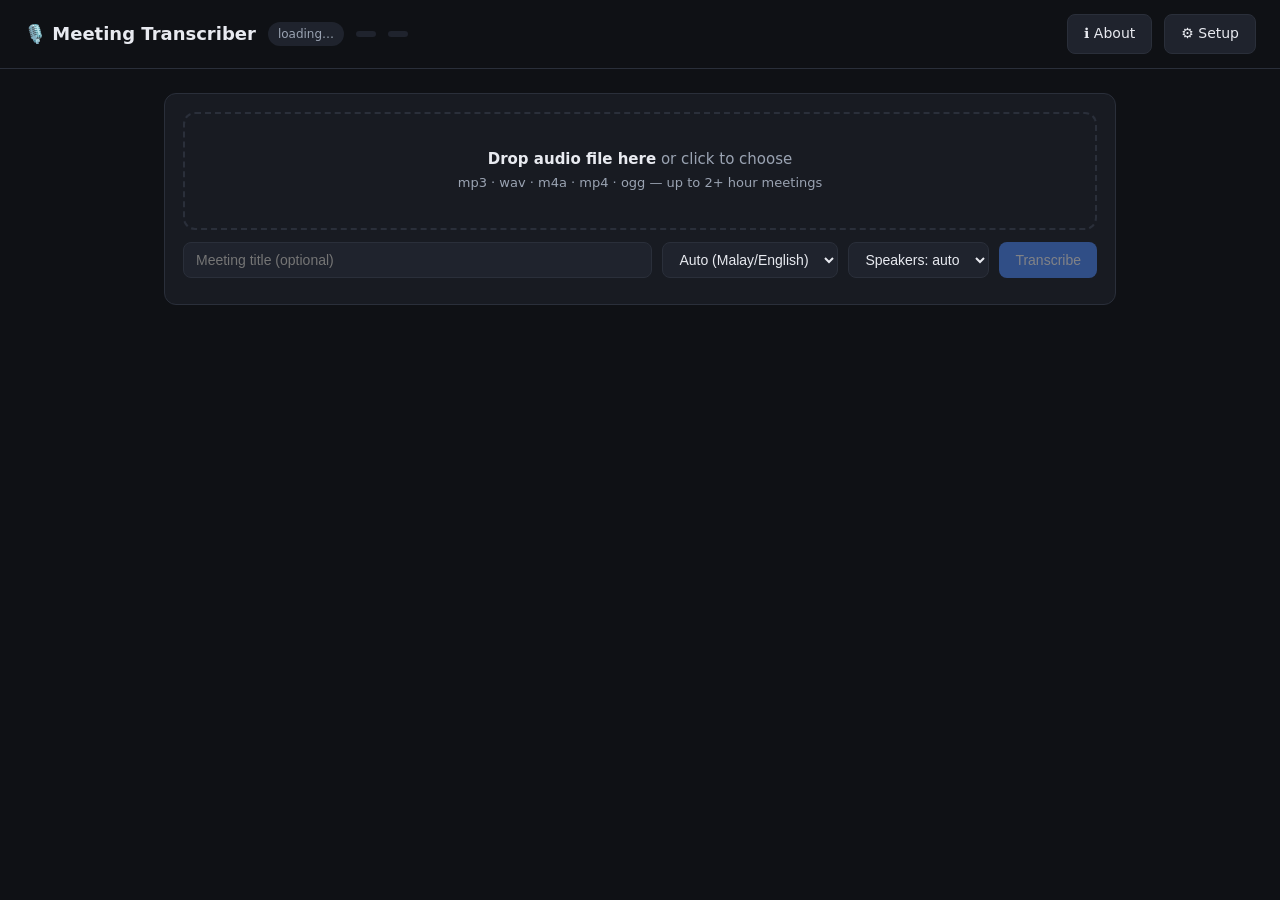
==== static/index.html @ 9a46b85e "Meeting transcriber: local-first Malay/English meeting transcription Whisper large-v3 + speaker diar" ====
<!DOCTYPE html>
<html lang="en">
<head>
<meta charset="utf-8">
<meta name="viewport" content="width=device-width, initial-scale=1">
<title>Meeting Transcriber</title>
<style>
:root{
  --bg:#0f1115; --panel:#181b22; --panel2:#1f232d; --border:#2a2f3a;
  --text:#e8eaf0; --dim:#9aa3b2; --accent:#4f8cff; --accent2:#37d0a0;
  --danger:#ff5d5d;
  --spk0:#4f8cff; --spk1:#37d0a0; --spk2:#f0a840; --spk3:#e06ad0;
  --spk4:#6adade; --spk5:#b98aff; --spk6:#ff8a65; --spk7:#9ccc65;
}
*{box-sizing:border-box;margin:0;padding:0}
body{background:var(--bg);color:var(--text);font:15px/1.55 'Segoe UI',system-ui,sans-serif;min-height:100vh}
a{color:var(--accent)}
header{display:flex;align-items:center;gap:12px;padding:14px 24px;border-bottom:1px solid var(--border);position:sticky;top:0;background:var(--bg);z-index:5}
header h1{font-size:18px;font-weight:600;cursor:pointer}
header .badge{font-size:12px;color:var(--dim);background:var(--panel2);padding:3px 10px;border-radius:20px}
main{max-width:1000px;margin:0 auto;padding:24px}
.card{background:var(--panel);border:1px solid var(--border);border-radius:12px;padding:18px;margin-bottom:14px}
/* upload */
#drop{border:2px dashed var(--border);border-radius:12px;padding:34px;text-align:center;color:var(--dim);cursor:pointer;transition:.15s}
#drop.hover,#drop:hover{border-color:var(--accent);color:var(--text);background:var(--panel2)}
#drop strong{color:var(--text)}
.uprow{display:flex;gap:10px;margin-top:12px;flex-wrap:wrap}
input[type=text],select{background:var(--panel2);border:1px solid var(--border);color:var(--text);border-radius:8px;padding:8px 12px;font-size:14px;outline:none}
input[type=text]:focus,select:focus{border-color:var(--accent)}
input[type=text]{flex:1;min-width:180px}
button{background:var(--accent);color:#fff;border:0;border-radius:8px;padding:8px 16px;font-size:14px;cursor:pointer;font-weight:500}
button:hover{filter:brightness(1.12)}
button.ghost{background:var(--panel2);color:var(--text);border:1px solid var(--border)}
button.danger{background:transparent;color:var(--danger);border:1px solid var(--danger)}
button:disabled{opacity:.45;cursor:default}
/* list */
.meeting{display:flex;align-items:center;gap:14px;cursor:pointer}
.meeting:hover{border-color:var(--accent)}
.meeting .info{flex:1;min-width:0}
.meeting .title{font-weight:600;font-size:16px;white-space:nowrap;overflow:hidden;text-overflow:ellipsis}
.meeting .sub{color:var(--dim);font-size:13px;margin-top:2px}
.status{font-size:12px;padding:4px 10px;border-radius:20px;white-space:nowrap}
.status.done{background:#173527;color:var(--accent2)}
.status.error{background:#3a1d1d;color:var(--danger)}
.status.working{background:#1d2a44;color:var(--accent)}
.pbar{height:5px;background:var(--panel2);border-radius:3px;margin-top:8px;overflow:hidden}
.pbar>div{height:100%;background:var(--accent);transition:width .5s;border-radius:3px}
/* detail */
.tabs{display:flex;gap:6px;margin:14px 0}
.tabs button{background:var(--panel2);color:var(--dim);border:1px solid var(--border)}
.tabs button.active{background:var(--accent);color:#fff;border-color:var(--accent)}
.seg{display:flex;gap:12px;padding:9px 10px;border-radius:8px;cursor:pointer}
.seg:hover{background:var(--panel2)}
.seg .ts{color:var(--dim);font-size:12px;min-width:52px;padding-top:3px;font-variant-numeric:tabular-nums}
.seg .who{font-weight:600;min-width:100px;max-width:160px;font-size:13px;padding-top:2px;cursor:pointer;overflow:hidden;text-overflow:ellipsis;white-space:nowrap}
.seg .who:hover{text-decoration:underline}
.seg .txt{flex:1}
.seg.hit .txt{background:#3a3413;border-radius:4px}
#summary{line-height:1.7}
#summary h2{font-size:16px;margin:18px 0 8px;color:var(--accent)}
#summary ul{padding-left:22px}
#summary blockquote{color:var(--dim);border-left:3px solid var(--border);padding-left:12px;margin-top:16px;font-size:13px}
/* floating player: stays visible while scrolling the transcript */
#playerbar{position:sticky;top:53px;z-index:4;background:var(--panel);border:1px solid var(--border);border-radius:12px;padding:8px 14px;margin:10px 0;box-shadow:0 6px 18px #0007}
#playerbar audio{width:100%;display:block}
#playerbar .nowplaying{font-size:12px;color:var(--dim);padding:2px 2px 4px;white-space:nowrap;overflow:hidden;text-overflow:ellipsis}
#playerbar .nowplaying b{color:var(--accent)}
.seg.active{background:#1d2a44;outline:1px solid var(--accent)}
/* setup page */
.check{display:flex;gap:12px;align-items:baseline;padding:8px 6px;border-bottom:1px solid var(--border)}
.check:last-child{border-bottom:0}
.check .ic{font-size:15px;min-width:20px}
.check .nm{font-weight:600;min-width:240px}
.check .dt{color:var(--dim);font-size:13px;flex:1}
.check .hint{color:#f0a840;font-size:12px}
.arch-stage{display:flex;gap:12px;padding:10px 6px;border-bottom:1px solid var(--border)}
.arch-stage:last-child{border-bottom:0}
.arch-stage .st{font-weight:600;min-width:210px}
.arch-stage .tech{color:var(--accent);font-size:13px;min-width:200px;max-width:260px}
.arch-stage .ds{color:var(--dim);font-size:13px;flex:1}
.radio-row{display:flex;gap:16px;margin:10px 0;flex-wrap:wrap}
.radio-row label{display:flex;gap:8px;align-items:center;background:var(--panel2);border:1px solid var(--border);border-radius:10px;padding:12px 16px;cursor:pointer;flex:1;min-width:260px}
.radio-row label.sel{border-color:var(--accent)}
.radio-row .big{font-weight:600}
.radio-row .small{font-size:12px;color:var(--dim)}
.warn{background:#3a2d13;border:1px solid #f0a84055;color:#f0c884;border-radius:8px;padding:10px 14px;font-size:13px;margin:10px 0}
.toolbar{display:flex;gap:8px;align-items:center;flex-wrap:wrap;margin-bottom:8px}
.toolbar .spacer{flex:1}
#search{max-width:220px}
.empty{text-align:center;color:var(--dim);padding:40px}
.meta-line{color:var(--dim);font-size:13px}
h2.pagetitle{font-size:22px;margin-bottom:2px;cursor:pointer}
h2.pagetitle:hover::after{content:" ✎";color:var(--dim);font-size:14px}
dialog{background:var(--panel);color:var(--text);border:1px solid var(--border);border-radius:12px;padding:22px;min-width:320px}
dialog::backdrop{background:#0009}
</style>
</head>
<body>
<header>
  <h1 onclick="showList()">🎙️ Meeting Transcriber</h1>
  <span class="badge" id="device">loading…</span>
  <span class="badge" id="summarizer-badge"></span>
  <span class="badge" id="engine-badge"></span>
  <div style="flex:1"></div>
  <a class="ghost" href="/about" style="text-decoration:none;padding:8px 16px;border-radius:8px;background:var(--panel2);border:1px solid var(--border);color:var(--text);font-size:14px" title="What this is, and how it works">ℹ️ About</a>
  <a class="ghost" href="/setup" style="text-decoration:none;padding:8px 16px;border-radius:8px;background:var(--panel2);border:1px solid var(--border);color:var(--text);font-size:14px" title="Setup & requirements">⚙ Setup</a>
</header>

<main>
  <!-- LIST VIEW -->
  <div id="view-list">
    <div class="card">
      <div id="drop">
        <strong>Drop audio file here</strong> or click to choose<br>
        <span style="font-size:13px">mp3 · wav · m4a · mp4 · ogg — up to 2+ hour meetings</span>
        <input type="file" id="file" accept="audio/*,video/mp4,.m4a" hidden>
      </div>
      <div class="uprow">
        <input type="text" id="title" placeholder="Meeting title (optional)">
        <select id="lang">
          <option value="">Auto (Malay/English)</option>
          <option value="ms">Bahasa Melayu</option>
          <option value="en">English</option>
        </select>
        <select id="nspk">
          <option value="0">Speakers: auto</option>
          <option>2</option><option>3</option><option>4</option>
          <option>5</option><option>6</option><option>7</option><option>8</option>
        </select>
        <button id="upbtn" disabled>Transcribe</button>
      </div>
      <div id="upstatus" class="meta-line" style="margin-top:8px"></div>
    </div>
    <div id="list"></div>
  </div>

  <!-- DETAIL VIEW -->
  <div id="view-detail" style="display:none">
    <div class="toolbar">
      <button class="ghost" onclick="showList()">← Back</button>
      <div class="spacer"></div>
      <button class="ghost" onclick="retranscribe()" title="Transcribe again with the engine selected in Setup">↻ Re-transcribe</button>
      <button class="ghost" onclick="rediarize()" title="Re-run speaker detection only">↻ Re-detect speakers</button>
      <button class="ghost" onclick="exportDoc('txt')">Export .txt</button>
      <button class="ghost" onclick="exportDoc('md')">Export .md</button>
      <button class="ghost" onclick="exportDoc('srt')">Export .srt</button>
      <button class="danger" onclick="delMeeting()">Delete</button>
    </div>
    <h2 class="pagetitle" id="d-title" title="Click to rename"></h2>
    <div class="meta-line" id="d-meta"></div>
    <div id="playerbar">
      <div class="nowplaying" id="nowplaying">▶ Click any dialogue line or the progress bar — the transcript follows the audio.</div>
      <audio id="player" controls preload="metadata"></audio>
    </div>
    <div class="tabs">
      <button id="tab-t" class="active" onclick="setTab('t')">Transcript</button>
      <button id="tab-s" onclick="setTab('s')">Summary</button>
      <input type="text" id="search" placeholder="Search transcript…" oninput="renderSegs()">
    </div>
    <div class="card" id="pane-t"><div id="segs"></div></div>
    <div class="card" id="pane-s" style="display:none">
      <div class="toolbar">
        <span class="meta-line" id="sum-engine"></span>
        <div class="spacer"></div>
        <button class="ghost" onclick="resummarize()" id="resum">↻ Regenerate summary</button>
      </div>
      <div id="summary"></div>
    </div>
  </div>
</main>

<dialog id="renameDlg">
  <p id="renameLabel" style="margin-bottom:10px;font-weight:600"></p>
  <input type="text" id="renameInput" style="width:100%">
  <div style="display:flex;gap:8px;justify-content:flex-end;margin-top:14px">
    <button class="ghost" onclick="renameDlg.close()">Cancel</button>
    <button onclick="renameOk()">Save</button>
  </div>
</dialog>

<script>
const $=id=>document.getElementById(id);
let current=null, pollTimer=null, renameCb=null;

const STAGES={queued:'Queued',converting:'Converting audio',uploading:'Uploading to cloud',
  transcribing:'Transcribing',diarizing:'Identifying speakers',summarizing:'Summarizing',
  done:'Done',error:'Error'};

function esc(s){return s.replace(/&/g,'&amp;').replace(/</g,'&lt;').replace(/>/g,'&gt;')}
function fmtDur(s){if(!s)return'';const m=Math.round(s/60);return m>=60?`${Math.floor(m/60)}h ${m%60}m`:`${m} min`}
function fmtTs(s){const h=Math.floor(s/3600),m=Math.floor(s%3600/60),x=Math.floor(s%60),p=n=>String(n).padStart(2,'0');return h?`${h}:${p(m)}:${p(x)}`:`${m}:${p(x)}`}
function spkColor(i){return i<0?'var(--dim)':`var(--spk${i%8})`}
function spkName(meta,i){return i<0?'—':(meta.speaker_names?.[i]||`Speaker ${i+1}`)}

// ---------- status badge
function loadBadges(){
  fetch('/api/status').then(r=>r.json()).then(s=>{
    // the local device only matters for the local engine
    $('device').style.display=s.engine==='gemini'?'none':'';
    $('device').textContent='⚙ '+s.device;
    $('summarizer-badge').textContent=s.ollama_model?('🧠 '+s.ollama_model):'🧠 built-in summary';
    $('engine-badge').textContent=s.engine==='gemini'?('☁️ '+s.gemini_model):'💻 local';
  }).catch(()=>{});
}
loadBadges();

// ---------- upload
let pickedFile=null;
$('drop').onclick=()=>$('file').click();
$('file').onchange=e=>setFile(e.target.files[0]);
['dragover','dragenter'].forEach(ev=>$('drop').addEventListener(ev,e=>{e.preventDefault();$('drop').classList.add('hover')}));
['dragleave','drop'].forEach(ev=>$('drop').addEventListener(ev,e=>{e.preventDefault();$('drop').classList.remove('hover')}));
$('drop').addEventListener('drop',e=>setFile(e.dataTransfer.files[0]));
function setFile(f){if(!f)return;pickedFile=f;
  $('drop').innerHTML=`<strong>${esc(f.name)}</strong> · ${(f.size/1048576).toFixed(1)} MB — ready`;
  $('upbtn').disabled=false;
  if(!$('title').value)$('title').value=f.name.replace(/\.[^.]+$/,'');}
$('upbtn').onclick=async()=>{
  if(!pickedFile)return;
  $('upbtn').disabled=true;$('upstatus').textContent='Uploading…';
  const fd=new FormData();
  fd.append('file',pickedFile);fd.append('title',$('title').value);
  fd.append('language',$('lang').value);fd.append('num_speakers',$('nspk').value);
  try{
    const r=await fetch('/api/meetings',{method:'POST',body:fd});
    if(!r.ok)throw new Error(await r.text());
    $('upstatus').textContent='Queued for transcription ✓';
    pickedFile=null;$('title').value='';
    $('drop').innerHTML=`<strong>Drop audio file here</strong> or click to choose<br><span style="font-size:13px">mp3 · wav · m4a · mp4 · ogg</span><input type="file" id="file" accept="audio/*,video/mp4,.m4a" hidden>`;
    document.querySelector('#drop input').onchange=e=>setFile(e.target.files[0]);
    loadList();
  }catch(e){$('upstatus').textContent='Upload failed: '+e.message;$('upbtn').disabled=false}
};

// ---------- list
async function loadList(){
  let items;
  try{
    const r=await fetch('/api/meetings');
    if(!r.ok)throw new Error(r.status);
    items=await r.json();
  }catch(e){schedulePoll(loadList);return}  // transient error: retry, never freeze
  const el=$('list');
  if(!items.length){el.innerHTML='<div class="empty">No meetings yet — upload your first recording above.</div>';return}
  el.innerHTML=items.map(m=>{
    const working=!['done','error'].includes(m.status);
    const badge=m.status==='done'?`<span class="status done">✓ Done</span>`
      :m.status==='error'?`<span class="status error">Error</span>`
      :`<span class="status working">${STAGES[m.status]||m.status}… ${m.progress||0}%</span>`;
    return `<div class="card meeting" onclick="openMeeting('${m.id}')">
      <div class="info">
        <div class="title">${esc(m.title)}</div>
        <div class="sub">${m.created.replace('T',' ')}${m.duration?' · '+fmtDur(m.duration):''}
          ${m.num_speakers_found?' · '+m.num_speakers_found+' speakers':''}
          ${m.detected_language?' · '+m.detected_language.toUpperCase():''}</div>
        ${working?`<div class="pbar"><div style="width:${m.progress||0}%"></div></div>`:''}
      </div>${badge}</div>`;
  }).join('');
  if(items.some(m=>!['done','error'].includes(m.status)))schedulePoll(loadList);
}
function schedulePoll(fn){clearTimeout(pollTimer);pollTimer=setTimeout(fn,2500)}

// ---------- detail
async function openMeeting(id){
  clearTimeout(pollTimer);
  let d;
  try{
    const r=await fetch('/api/meetings/'+id);
    if(!r.ok)throw new Error(r.status);
    d=await r.json();
  }catch(e){schedulePoll(()=>openMeeting(id));return}  // retry, never freeze
  current=d;
  $('view-list').style.display='none';$('view-detail').style.display='';
  $('d-title').textContent=d.meta.title;
  const m=d.meta;
  let info=`${m.created.replace('T',' ')} · ${fmtDur(m.duration)} · ${m.num_speakers_found||'?'} speakers · lang: ${(m.detected_language||'?').toUpperCase()}`;
  if(!['done','error'].includes(m.status)){info+=` — <b style="color:var(--accent)">${STAGES[m.status]||m.status}… ${m.progress||0}%</b>`;schedulePoll(()=>openMeeting(id))}
  if(m.status==='error')info+=` — <b style="color:var(--danger)">${esc(m.error||'failed')}</b>`;
  $('d-meta').innerHTML=info;
  $('player').src=`/api/meetings/${id}/audio`;
  $('sum-engine').textContent=m.summary_engine?('engine: '+m.summary_engine):'';
  renderSegs();renderSummary();
}
function renderSegs(){
  if(!current)return;
  const q=$('search').value.toLowerCase();
  const meta=current.meta;
  const el=$('segs');
  if(!current.segments.length){el.innerHTML='<div class="empty">Transcript will appear here once processing finishes.</div>';return}
  el.innerHTML=current.segments.map((s,i)=>{
    if(q&&!s.text.toLowerCase().includes(q))return'';
    return `<div class="seg${q?' hit':''}" id="seg-${i}" onclick="seekTo(${s.start})">
      <span class="ts">${fmtTs(s.start)}</span>
      <span class="who" style="color:${spkColor(s.speaker)}"
        onclick="event.stopPropagation();renameSpeaker(${s.speaker})">${esc(spkName(meta,s.speaker))}</span>
      <span class="txt">${esc(s.text)}</span></div>`;
  }).join('');
}

// ---------- player <-> transcript sync
let activeIdx=-1;
function segAt(t){
  if(!current)return -1;
  const ss=current.segments;
  for(let i=0;i<ss.length;i++){
    if(t>=ss[i].start&&t<ss[i].end)return i;
    if(ss[i].start>t)return Math.max(0,i-1);
  }
  return ss.length-1;
}
function highlightSeg(i,scroll){
  if(i===activeIdx&&!scroll)return;
  const prev=$('seg-'+activeIdx);if(prev)prev.classList.remove('active');
  activeIdx=i;
  const el=$('seg-'+i);
  if(!el)return;
  el.classList.add('active');
  const s=current.segments[i];
  $('nowplaying').innerHTML=`▶ <b>${fmtTs(s.start)}</b> · <b style="color:${spkColor(s.speaker)}">${esc(spkName(current.meta,s.speaker))}</b> — ${esc(s.text.slice(0,110))}`;
  if(scroll)el.scrollIntoView({block:'center',behavior:'smooth'});
}
$('player').addEventListener('timeupdate',()=>{
  if(!current||!current.segments.length)return;
  highlightSeg(segAt($('player').currentTime),false);
});
// clicking the progress bar fires 'seeked' -> jump the transcript there too
$('player').addEventListener('seeked',()=>{
  if(!current||!current.segments.length)return;
  highlightSeg(segAt($('player').currentTime),true);
});
function renderSummary(){
  const md=current.summary||'_No summary yet._';
  // minimal markdown render
  let html=esc(md)
    .replace(/^## (.+)$/gm,'<h2>$1</h2>')
    .replace(/^# (.+)$/gm,'<h2>$1</h2>')
    .replace(/^&gt; (.+)$/gm,'<blockquote>$1</blockquote>')
    .replace(/\*\*(.+?)\*\*/g,'<b>$1</b>')
    .replace(/_([^_]+)_/g,'<i>$1</i>')
    .replace(/\[([^\]]+)\]\((https?[^)]+)\)/g,'<a href="$2" target="_blank">$1</a>')
    .replace(/^- (.+)$/gm,'<li>$1</li>')
    .replace(/(<li>[\s\S]*?<\/li>)(?!\s*<li>)/g,'<ul>$1</ul>')
    .replace(/\n{2,}/g,'<br>');
  $('summary').innerHTML=html;
}
function seekTo(t){const p=$('player');p.currentTime=t;p.play()}
function setTab(t){
  $('tab-t').classList.toggle('active',t==='t');$('tab-s').classList.toggle('active',t==='s');
  $('pane-t').style.display=t==='t'?'':'none';$('pane-s').style.display=t==='s'?'':'none';
}
function showList(){clearTimeout(pollTimer);current=null;activeIdx=-1;
  $('view-detail').style.display='none';
  $('view-list').style.display='';loadList()}

// ---------- rename / delete / export / resummarize
function askRename(label,initial,cb){
  $('renameLabel').textContent=label;$('renameInput').value=initial;renameCb=cb;
  $('renameDlg').showModal();$('renameInput').focus();
}
function renameOk(){$('renameDlg').close();if(renameCb)renameCb($('renameInput').value)}
$('renameInput').addEventListener('keydown',e=>{if(e.key==='Enter')renameOk()});

function renameSpeaker(i){
  if(i<0)return;
  askRename('Name for '+spkName(current.meta,i)+' (applies everywhere):',spkName(current.meta,i),async v=>{
    if(!v.trim())return;
    await fetch('/api/meetings/'+current.meta.id,{method:'PATCH',
      headers:{'Content-Type':'application/json'},
      body:JSON.stringify({speaker_names:{[i]:v.trim()}})});
    openMeeting(current.meta.id);
  });
}
$('d-title').onclick=()=>{
  askRename('Meeting title:',current.meta.title,async v=>{
    if(!v.trim())return;
    await fetch('/api/meetings/'+current.meta.id,{method:'PATCH',
      headers:{'Content-Type':'application/json'},body:JSON.stringify({title:v.trim()})});
    openMeeting(current.meta.id);
  });
};
async function delMeeting(){
  if(!confirm('Delete this meeting and its transcript permanently?'))return;
  await fetch('/api/meetings/'+current.meta.id,{method:'DELETE'});
  showList();
}
function exportDoc(fmt){location.href=`/api/meetings/${current.meta.id}/export?format=${fmt}`}
async function retranscribe(){
  if(!confirm('Transcribe this recording again using the engine currently selected in Setup?\n\nThe existing transcript will be replaced.'))return;
  await fetch(`/api/meetings/${current.meta.id}/retranscribe`,{method:'POST'});
  openMeeting(current.meta.id);
}
async function rediarize(){
  const v=prompt('How many speakers were in this meeting?\nLeave empty for auto-detect.','');
  if(v===null)return;
  const n=parseInt(v)||0;
  await fetch(`/api/meetings/${current.meta.id}/rediarize?num_speakers=${n}`,{method:'POST'});
  openMeeting(current.meta.id);
}
async function resummarize(){
  $('resum').disabled=true;$('resum').textContent='Working…';
  try{
    const r=await(await fetch(`/api/meetings/${current.meta.id}/resummarize`,{method:'POST'})).json();
    current.summary=r.summary;$('sum-engine').textContent='engine: '+r.engine;renderSummary();
  }finally{$('resum').disabled=false;$('resum').textContent='↻ Regenerate summary'}
}

// legacy deep link from older bookmarks
if(location.hash==='#setup') location.replace('/setup');
else loadList();
</script>
</body>
</html>
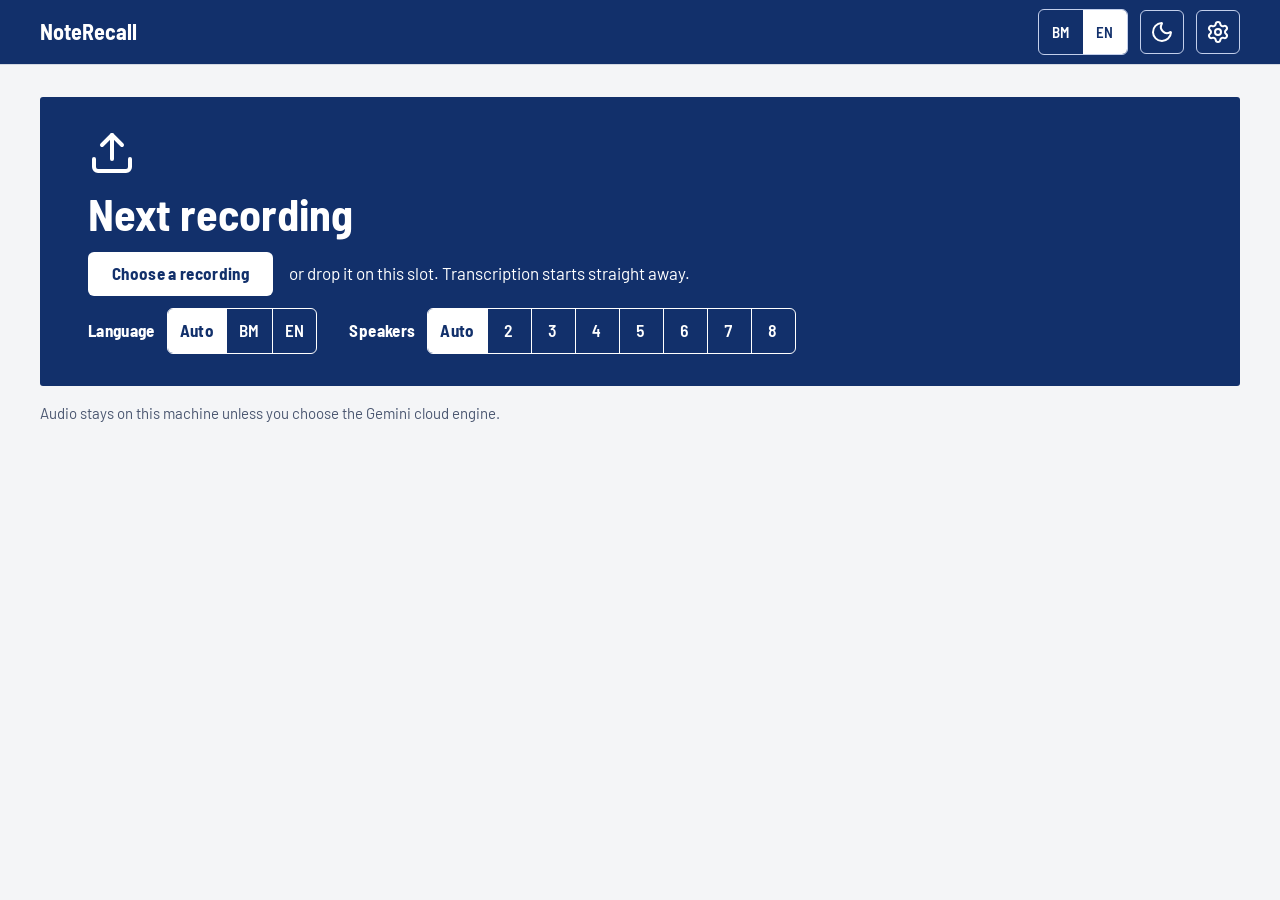
==== commit 28dd5d91: "Setup SpecDriven, Design Guide and revamp whole feature Setup SpecDriven, Design Guide and revamp  w" ====
--- a/static/index.html
+++ b/static/index.html
@@ -1,412 +1,1049 @@
-<!DOCTYPE html>
+<!doctype html>
 <html lang="en">
 <head>
-<meta charset="utf-8">
-<meta name="viewport" content="width=device-width, initial-scale=1">
-<title>Meeting Transcriber</title>
-<style>
-:root{
-  --bg:#0f1115; --panel:#181b22; --panel2:#1f232d; --border:#2a2f3a;
-  --text:#e8eaf0; --dim:#9aa3b2; --accent:#4f8cff; --accent2:#37d0a0;
-  --danger:#ff5d5d;
-  --spk0:#4f8cff; --spk1:#37d0a0; --spk2:#f0a840; --spk3:#e06ad0;
-  --spk4:#6adade; --spk5:#b98aff; --spk6:#ff8a65; --spk7:#9ccc65;
-}
-*{box-sizing:border-box;margin:0;padding:0}
-body{background:var(--bg);color:var(--text);font:15px/1.55 'Segoe UI',system-ui,sans-serif;min-height:100vh}
-a{color:var(--accent)}
-header{display:flex;align-items:center;gap:12px;padding:14px 24px;border-bottom:1px solid var(--border);position:sticky;top:0;background:var(--bg);z-index:5}
-header h1{font-size:18px;font-weight:600;cursor:pointer}
-header .badge{font-size:12px;color:var(--dim);background:var(--panel2);padding:3px 10px;border-radius:20px}
-main{max-width:1000px;margin:0 auto;padding:24px}
-.card{background:var(--panel);border:1px solid var(--border);border-radius:12px;padding:18px;margin-bottom:14px}
-/* upload */
-#drop{border:2px dashed var(--border);border-radius:12px;padding:34px;text-align:center;color:var(--dim);cursor:pointer;transition:.15s}
-#drop.hover,#drop:hover{border-color:var(--accent);color:var(--text);background:var(--panel2)}
-#drop strong{color:var(--text)}
-.uprow{display:flex;gap:10px;margin-top:12px;flex-wrap:wrap}
-input[type=text],select{background:var(--panel2);border:1px solid var(--border);color:var(--text);border-radius:8px;padding:8px 12px;font-size:14px;outline:none}
-input[type=text]:focus,select:focus{border-color:var(--accent)}
-input[type=text]{flex:1;min-width:180px}
-button{background:var(--accent);color:#fff;border:0;border-radius:8px;padding:8px 16px;font-size:14px;cursor:pointer;font-weight:500}
-button:hover{filter:brightness(1.12)}
-button.ghost{background:var(--panel2);color:var(--text);border:1px solid var(--border)}
-button.danger{background:transparent;color:var(--danger);border:1px solid var(--danger)}
-button:disabled{opacity:.45;cursor:default}
-/* list */
-.meeting{display:flex;align-items:center;gap:14px;cursor:pointer}
-.meeting:hover{border-color:var(--accent)}
-.meeting .info{flex:1;min-width:0}
-.meeting .title{font-weight:600;font-size:16px;white-space:nowrap;overflow:hidden;text-overflow:ellipsis}
-.meeting .sub{color:var(--dim);font-size:13px;margin-top:2px}
-.status{font-size:12px;padding:4px 10px;border-radius:20px;white-space:nowrap}
-.status.done{background:#173527;color:var(--accent2)}
-.status.error{background:#3a1d1d;color:var(--danger)}
-.status.working{background:#1d2a44;color:var(--accent)}
-.pbar{height:5px;background:var(--panel2);border-radius:3px;margin-top:8px;overflow:hidden}
-.pbar>div{height:100%;background:var(--accent);transition:width .5s;border-radius:3px}
-/* detail */
-.tabs{display:flex;gap:6px;margin:14px 0}
-.tabs button{background:var(--panel2);color:var(--dim);border:1px solid var(--border)}
-.tabs button.active{background:var(--accent);color:#fff;border-color:var(--accent)}
-.seg{display:flex;gap:12px;padding:9px 10px;border-radius:8px;cursor:pointer}
-.seg:hover{background:var(--panel2)}
-.seg .ts{color:var(--dim);font-size:12px;min-width:52px;padding-top:3px;font-variant-numeric:tabular-nums}
-.seg .who{font-weight:600;min-width:100px;max-width:160px;font-size:13px;padding-top:2px;cursor:pointer;overflow:hidden;text-overflow:ellipsis;white-space:nowrap}
-.seg .who:hover{text-decoration:underline}
-.seg .txt{flex:1}
-.seg.hit .txt{background:#3a3413;border-radius:4px}
-#summary{line-height:1.7}
-#summary h2{font-size:16px;margin:18px 0 8px;color:var(--accent)}
-#summary ul{padding-left:22px}
-#summary blockquote{color:var(--dim);border-left:3px solid var(--border);padding-left:12px;margin-top:16px;font-size:13px}
-/* floating player: stays visible while scrolling the transcript */
-#playerbar{position:sticky;top:53px;z-index:4;background:var(--panel);border:1px solid var(--border);border-radius:12px;padding:8px 14px;margin:10px 0;box-shadow:0 6px 18px #0007}
-#playerbar audio{width:100%;display:block}
-#playerbar .nowplaying{font-size:12px;color:var(--dim);padding:2px 2px 4px;white-space:nowrap;overflow:hidden;text-overflow:ellipsis}
-#playerbar .nowplaying b{color:var(--accent)}
-.seg.active{background:#1d2a44;outline:1px solid var(--accent)}
-/* setup page */
-.check{display:flex;gap:12px;align-items:baseline;padding:8px 6px;border-bottom:1px solid var(--border)}
-.check:last-child{border-bottom:0}
-.check .ic{font-size:15px;min-width:20px}
-.check .nm{font-weight:600;min-width:240px}
-.check .dt{color:var(--dim);font-size:13px;flex:1}
-.check .hint{color:#f0a840;font-size:12px}
-.arch-stage{display:flex;gap:12px;padding:10px 6px;border-bottom:1px solid var(--border)}
-.arch-stage:last-child{border-bottom:0}
-.arch-stage .st{font-weight:600;min-width:210px}
-.arch-stage .tech{color:var(--accent);font-size:13px;min-width:200px;max-width:260px}
-.arch-stage .ds{color:var(--dim);font-size:13px;flex:1}
-.radio-row{display:flex;gap:16px;margin:10px 0;flex-wrap:wrap}
-.radio-row label{display:flex;gap:8px;align-items:center;background:var(--panel2);border:1px solid var(--border);border-radius:10px;padding:12px 16px;cursor:pointer;flex:1;min-width:260px}
-.radio-row label.sel{border-color:var(--accent)}
-.radio-row .big{font-weight:600}
-.radio-row .small{font-size:12px;color:var(--dim)}
-.warn{background:#3a2d13;border:1px solid #f0a84055;color:#f0c884;border-radius:8px;padding:10px 14px;font-size:13px;margin:10px 0}
-.toolbar{display:flex;gap:8px;align-items:center;flex-wrap:wrap;margin-bottom:8px}
-.toolbar .spacer{flex:1}
-#search{max-width:220px}
-.empty{text-align:center;color:var(--dim);padding:40px}
-.meta-line{color:var(--dim);font-size:13px}
-h2.pagetitle{font-size:22px;margin-bottom:2px;cursor:pointer}
-h2.pagetitle:hover::after{content:" ✎";color:var(--dim);font-size:14px}
-dialog{background:var(--panel);color:var(--text);border:1px solid var(--border);border-radius:12px;padding:22px;min-width:320px}
-dialog::backdrop{background:#0009}
-</style>
+  <meta charset="utf-8">
+  <meta name="viewport" content="width=device-width, initial-scale=1">
+  <meta name="color-scheme" content="light dark">
+  <title>NoteRecall</title>
+  <link rel="stylesheet" href="/static/css/tokens.css">
+  <link rel="stylesheet" href="/static/css/app.css">
+  <link rel="stylesheet" href="/static/css/meeting.css">
+  <link rel="stylesheet" href="/static/css/setup.css">
+  <script src="/static/js/boot.js"></script>
+  <!-- Document order matters: app.js registers on alpine:init, then Alpine starts. -->
+  <script type="module" src="/static/js/app.js"></script>
+  <script defer src="/static/vendor/alpine.min.js"></script>
 </head>
-<body>
-<header>
-  <h1 onclick="showList()">🎙️ Meeting Transcriber</h1>
-  <span class="badge" id="device">loading…</span>
-  <span class="badge" id="summarizer-badge"></span>
-  <span class="badge" id="engine-badge"></span>
-  <div style="flex:1"></div>
-  <a class="ghost" href="/about" style="text-decoration:none;padding:8px 16px;border-radius:8px;background:var(--panel2);border:1px solid var(--border);color:var(--text);font-size:14px" title="What this is, and how it works">ℹ️ About</a>
-  <a class="ghost" href="/setup" style="text-decoration:none;padding:8px 16px;border-radius:8px;background:var(--panel2);border:1px solid var(--border);color:var(--text);font-size:14px" title="Setup & requirements">⚙ Setup</a>
-</header>
-
-<main>
-  <!-- LIST VIEW -->
-  <div id="view-list">
-    <div class="card">
-      <div id="drop">
-        <strong>Drop audio file here</strong> or click to choose<br>
-        <span style="font-size:13px">mp3 · wav · m4a · mp4 · ogg — up to 2+ hour meetings</span>
-        <input type="file" id="file" accept="audio/*,video/mp4,.m4a" hidden>
+<body x-data="shell" x-cloak>
+  <a class="skip-link" href="#view" x-text="$t('app.skip')"></a>
+
+  <div class="shell">
+    <header class="masthead">
+      <div class="masthead__inner">
+        <div class="masthead__lead">
+          <a class="wordmark" href="/" x-text="$t('app.name')"></a>
+          <a class="masthead__back" href="#/" x-show="$store.route.id" x-cloak>
+            <span x-icon="'chevron-left'"></span><span x-text="$t('meeting.back')"></span>
+          </a>
+        </div>
+
+        <div class="masthead__tools">
+          <div class="seg" role="group" :aria-label="$t('lang.group')">
+            <button type="button" class="seg__btn" lang="ms"
+                    :aria-pressed="$store.i18n.lang === 'ms'" :aria-label="$t('lang.ms')" :title="$t('lang.ms')"
+                    @click="$store.i18n.set('ms')" x-text="$t('lang.ms.short')"></button>
+            <button type="button" class="seg__btn" lang="en"
+                    :aria-pressed="$store.i18n.lang === 'en'" :aria-label="$t('lang.en')" :title="$t('lang.en')"
+                    @click="$store.i18n.set('en')" x-text="$t('lang.en.short')"></button>
+          </div>
+
+          <button type="button" class="icon-btn"
+                  :aria-label="$store.theme.effective === 'dark' ? $t('theme.to_light') : $t('theme.to_dark')"
+                  :title="$store.theme.effective === 'dark' ? $t('theme.to_light') : $t('theme.to_dark')"
+                  @click="$store.theme.toggle()">
+            <span x-icon="$store.theme.effective === 'dark' ? 'sun' : 'moon'"></span>
+          </button>
+
+          <button type="button" class="icon-btn" x-ref="gear"
+                  aria-haspopup="dialog" aria-controls="settings-modal" :aria-expanded="modalOpen"
+                  :aria-label="$t('settings.open')" :title="$t('settings.open')"
+                  @click="openModal()">
+            <span x-icon="'settings'"></span>
+          </button>
+        </div>
       </div>
-      <div class="uprow">
-        <input type="text" id="title" placeholder="Meeting title (optional)">
-        <select id="lang">
-          <option value="">Auto (Malay/English)</option>
-          <option value="ms">Bahasa Melayu</option>
-          <option value="en">English</option>
-        </select>
-        <select id="nspk">
-          <option value="0">Speakers: auto</option>
-          <option>2</option><option>3</option><option>4</option>
-          <option>5</option><option>6</option><option>7</option><option>8</option>
-        </select>
-        <button id="upbtn" disabled>Transcribe</button>
+    </header>
+
+    <main id="view" class="view" tabindex="-1">
+      <div class="page" x-show="!$store.route.id">
+        <div data-mount="setup-panel" x-data="{ s: $store.setup }">
+        <p class="setup-line" x-show="s.ready" x-cloak>
+          <span x-icon="'check'"></span>
+          <span class="setup-line__text" x-text="s.readyText"></span>
+          <a class="setup-line__link" href="#settings/checks" x-text="$t('setup.ready.details')"></a>
+        </p>
+
+        <section class="setup" x-show="s.blocked" x-cloak aria-labelledby="setup-title">
+          <div class="setup__head">
+            <div class="setup__intro">
+              <h2 class="setup__title" id="setup-title" x-text="$t('setup.title')"></h2>
+              <p class="setup__lead" x-text="(s.canInstall || s.running) ? $t('setup.lead') : $t('setup.lead.manual')"></p>
+              <p class="setup__count tabular" x-text="s.countText"></p>
+            </div>
+            <div class="setup__act">
+              <button type="button" class="plate-btn" x-show="s.canInstall || s.running" :disabled="s.running" :aria-busy="s.running"
+                      @click="s.start()" x-text="s.running ? $t('setup.all.busy') : $t('setup.all')"></button>
+              <button type="button" class="plate-btn" x-show="!(s.canInstall || s.running)" @click="s.refresh()" x-text="$t('setup.recheck')"></button>
+            </div>
+          </div>
+          <p class="setup__err" x-show="s.startError" x-cloak role="alert">
+            <span x-icon="'alert-triangle'"></span><span x-text="$t('setup.error.start')"></span>
+          </p>
+          <ul class="setup__list">
+            <template x-for="r in s.missing" :key="r.id">
+              <li class="srow" :class="'srow--' + s.kind(r)">
+                <div class="srow__main">
+                  <div class="srow__text">
+                    <span class="srow__name" x-text="r.name"></span>
+                    <span class="srow__why" x-text="$t('setup.why.' + r.id)"></span>
+                  </div>
+                  <div class="srow__state">
+                    <span class="pill" :class="'pill--' + ({ pending: 'queued', running: 'processing', done: 'ready', failed: 'failed' }[s.kind(r)] || 'idle')">
+                      <span x-icon="s.kind(r) === 'done' ? 'check' : 'alert-triangle'" x-show="s.kind(r) === 'done' || s.kind(r) === 'failed'"></span>
+                      <span x-text="$t('setup.state.' + s.kind(r))"></span>
+                    </span>
+                    <button type="button" class="btn" x-show="s.kind(r) === 'failed'" x-cloak
+                            :aria-label="$t('setup.retry.aria', { name: r.name })" @click="s.retry(r.id)">
+                      <span x-icon="'rotate-ccw'"></span><span x-text="$t('setup.retry')"></span>
+                    </button>
+                  </div>
+                </div>
+            
+                <div class="srow__prog" x-show="s.kind(r) === 'running'" x-cloak>
+                  <div class="bar" :class="{ 'bar--wait': s.progressPct(r) === null }" role="progressbar" aria-valuemin="0" aria-valuemax="100"
+                       :aria-valuenow="s.progressPct(r)" :aria-label="$t('setup.progress', { name: r.name })">
+                    <div class="bar__fill" :style="{ width: (s.progressPct(r) === null ? 100 : s.progressPct(r)) + '%' }"></div>
+                  </div>
+                  <span class="srow__meta tabular" x-text="(s.progressPct(r) === null ? '' : s.progressPct(r) + '% ') + s.detailText(r)"></span>
+                </div>
+            
+                <p class="srow__error" x-show="s.kind(r) === 'failed'" x-cloak>
+                  <span x-icon="'alert-triangle'"></span><span x-text="s.detailText(r)"></span>
+                </p>
+            
+                <div class="srow__more">
+                  <button type="button" class="btn btn--text" :aria-expanded="!!s.expanded['home:' + r.id]" :aria-controls="'steps-home-' + r.id" @click="s.toggle('home:' + r.id)">
+                    <span x-text="$t('setup.steps.show')"></span><span x-icon="s.expanded['home:' + r.id] ? 'chevron-up' : 'chevron-down'"></span>
+                  </button>
+                </div>
+                <div class="srow__steps" :id="'steps-home-' + r.id" x-show="s.expanded['home:' + r.id]" x-cloak>
+                  <h3 class="srow__os" x-text="$t('setup.steps.title', { os: $t('setup.os.' + s.os) })"></h3>
+                  <p class="srow__none" x-show="!r.steps.length" x-text="$t('setup.steps.none')"></p>
+                  <p class="srow__where" x-show="r.steps.some((st) => st.cmd)" x-text="$t('setup.steps.where')"></p>
+                  <ol class="steps">
+                    <template x-for="(st, i) in r.steps" :key="i">
+                      <li class="step">
+                        <span class="step__do" x-text="s.stepText(r, i, st)"></span>
+                        <div class="step__cmd" x-show="st.cmd">
+                          <code class="step__code" x-text="st.cmd"></code>
+                          <button type="button" class="btn step__copy" :aria-label="$t('setup.copy.aria', { n: i + 1 })" @click="s.copy(r.id, i, st.cmd)">
+                            <span x-text="s.copied === r.id + ':' + i ? $t('setup.copied') : $t('setup.copy')"></span>
+                          </button>
+                        </div>
+                      </li>
+                    </template>
+                  </ol>
+                </div>
+              </li>
+            </template>
+          </ul>
+        </section>
+        <div class="sr-only" role="status" aria-live="polite" x-text="s.announcement"></div>
       </div>
-      <div id="upstatus" class="meta-line" style="margin-top:8px"></div>
+
+        <section class="home" x-data="home" x-show="!$store.route.id" aria-labelledby="drop-title"
+                 @dragover.window.prevent @drop.window.prevent @settings-defaults.window="applyDefaults($event.detail)">
+          <div class="drop-slot" :class="{ 'is-over': dragging, 'is-busy': uploading, 'is-locked': locked }" role="group" aria-labelledby="drop-title" :aria-disabled="locked"
+               @dragenter.prevent="dragging = true" @dragover.prevent="dragging = true"
+               @dragleave="onDragLeave($event)" @drop.prevent="onDrop($event)" @click="onSlotClick($event)">
+            <span class="drop-slot__icon" x-icon="'upload'"></span>
+            <h1 id="drop-title" class="drop-slot__title" x-text="$t('home.drop.title')"></h1>
+
+            <div class="drop-slot__pick">
+              <input type="file" x-ref="picker" multiple hidden :accept="accept" :aria-label="$t('home.drop.choose')" @change="onPick($event)">
+              <button type="button" class="plate-btn" :disabled="locked" @click="openPicker()" x-text="$t('home.drop.choose')"></button>
+              <p class="drop-slot__hint" x-text="locked ? $t('home.drop.locked') : $t('home.drop.hint')"></p>
+            </div>
+
+            <div class="drop-slot__options">
+              <div class="opt">
+                <span class="opt__name" id="opt-language" x-text="$t('home.opt.language')"></span>
+                <div x-segmented="{ labelledby: 'opt-language', options: $segOptions('language'), value: language, onChange: (v) => language = v, disabled: locked }"></div>
+              </div>
+              <div class="opt">
+                <span class="opt__name" id="opt-speakers" x-text="$t('home.opt.speakers')"></span>
+                <div x-segmented="{ labelledby: 'opt-speakers', options: $segOptions('speakers'), value: speakers, onChange: (v) => speakers = v, disabled: locked }"></div>
+              </div>
+            </div>
+
+            <div class="drop-slot__status" :class="{ 'is-idle': !uploading && !uploadNote }">
+              <div class="upload" x-show="uploading" x-cloak>
+                <p class="upload__line">
+                  <span class="upload__name" x-text="uploading ? $t('home.upload.uploading', { name: uploading.name }) : ''"></span>
+                  <span class="upload__pct tabular" x-text="uploading ? uploading.percent + '%' : ''"></span>
+                </p>
+                <div class="bar bar--plate" role="progressbar" aria-valuemin="0" aria-valuemax="100"
+                     :aria-valuenow="uploading ? uploading.percent : 0" :aria-label="$t('home.upload.progress')">
+                  <div class="bar__fill" :style="{ width: (uploading ? uploading.percent : 0) + '%' }"></div>
+                </div>
+                <p class="upload__more" x-show="pending.length" x-text="$t('home.upload.more', { n: pending.length })"></p>
+              </div>
+              <p class="note" :class="uploadNote ? 'note--' + uploadNote.kind : ''" x-show="uploadNote && !uploading" x-cloak>
+                <span class="note__icon" x-icon="uploadNote && uploadNote.kind === 'error' ? 'alert-triangle' : 'check'"></span>
+                <span x-text="uploadNote ? uploadNote.text : ''"></span>
+              </p>
+            </div>
+          </div>
+          <p class="privacy" x-text="$t('home.privacy')"></p>
+
+          <div class="sr-only" role="status" aria-live="polite" x-text="announcement"></div>
+
+          <div data-mount="schedule" x-show="loaded && items.length" x-cloak>
+            <p class="notice" x-show="offline" x-text="$t('schedule.offline')"></p>
+
+            <div class="toolbar" role="search" :aria-label="$t('schedule.toolbar')">
+              <div class="finder">
+                <span class="finder__icon" x-icon="'search'"></span>
+                <input type="search" class="finder__input" x-model.debounce.250ms="query" autocomplete="off" spellcheck="false"
+                       :aria-label="$t('schedule.search')" :placeholder="$t('schedule.search')">
+                <button type="button" class="finder__clear" x-show="query" x-cloak @click="query = ''"
+                        :aria-label="$t('schedule.search.clear')" :title="$t('schedule.search.clear')">
+                  <span x-icon="'x'"></span>
+                </button>
+              </div>
+              <div x-segmented="{ label: $t('schedule.filter.label'), options: statusOptions, value: status, onChange: (v) => setStatus(v) }"></div>
+              <p class="toolbar__count tabular" role="status" aria-live="polite" x-text="countText"></p>
+            </div>
+
+            <div class="empty" x-show="!groups.length" x-cloak>
+              <p class="empty__text" x-text="$t('schedule.empty')"></p>
+              <button type="button" class="btn" @click="clearFilters()" x-text="$t('schedule.clear')"></button>
+            </div>
+
+            <template x-for="g in groups" :key="g.key">
+              <section class="group" :aria-labelledby="'group-' + g.key">
+                <h2 class="group__title" :id="'group-' + g.key"><span x-text="groupTitle(g)"></span><span class="lamp" x-show="g.key === 'on_now' && g.items.some((m) => m.kind === 'processing')" x-cloak aria-hidden="true"></span></h2>
+                <ol class="rows">
+                  <template x-for="m in g.items" :key="m.id">
+                    <li class="row" :class="['row--' + m.kind, markedId === m.id ? 'is-marked' : '']" :data-row-id="m.id" @click="onRowClick(m, $event)">
+                      <div class="row__main">
+                        <span class="row__time tabular" :class="{ 'is-unknown': !hasLength(m) }"><span class="sr-only" x-text="$t('row.length_label')"></span><template x-for="(p, i) in slotParts(m)" :key="i"><span class="row__len"><span x-text="p.n"></span><span class="row__unit" x-text="p.u"></span></span></template><span x-show="!hasLength(m)" aria-hidden="true">—</span></span>
+
+                        <div class="row__body">
+                          <template x-if="editing !== m.id">
+                            <div class="row__titleline">
+                              <template x-if="m.kind === 'ready'"><a class="row__title row__open" :href="'#/m/' + m.id" :aria-label="$t('row.open', { title: m.title })" x-text="m.title"></a></template>
+                              <template x-if="m.kind !== 'ready'"><span class="row__title" x-text="m.title"></span></template>
+                              <button type="button" class="row__edit" :data-edit-for="m.id" @click.stop="startEdit(m.id, m.title)"
+                                      :aria-label="$t('row.edit', { title: m.title })" :title="$t('row.edit', { title: m.title })">
+                                <span x-icon="'pencil'"></span>
+                              </button>
+                            </div>
+                          </template>
+                          <template x-if="editing === m.id">
+                            <input type="text" class="row__input" x-model="draft" maxlength="200"
+                                   :aria-label="$t('row.title_label')"
+                                   x-init="$nextTick(() => { $el.focus(); $el.select(); })"
+                                   @click.stop @keydown.enter.prevent="commitEdit(m.id, m.title, true)"
+                                   @keydown.escape.stop.prevent="cancelEdit(m.id)" @blur="commitEdit(m.id, m.title)">
+                          </template>
+                          <p class="row__meta"><time :datetime="m.created" x-text="startStamp(m)"></time></p>
+                        </div>
+
+                        <p class="row__qs" :class="{ 'is-empty': !summaryText(m) }">
+                          <span class="row__qs-label" x-text="$t('row.quick')"></span>
+                          <span class="row__qs-text" x-text="summaryText(m) || $t('row.quick.none')"></span>
+                        </p>
+
+                        <div class="row__status">
+                          <template x-if="m.kind === 'queued'">
+                            <span class="pill pill--queued" x-text="$t('status.queued')"></span>
+                          </template>
+                          <template x-if="m.kind === 'processing'">
+                            <span class="pill pill--processing" x-text="$t('status.processing')"></span>
+                          </template>
+                          <template x-if="m.kind === 'ready'">
+                            <span class="pill pill--ready"><span x-icon="'check'"></span><span x-text="$t('status.ready')"></span></span>
+                          </template>
+                          <template x-if="m.kind === 'ready'">
+                            <a class="row__eye" :href="'#/m/' + m.id" :data-open-for="m.id"
+                               :aria-label="$t('row.open_btn', { title: m.title })" :title="$t('row.open_btn', { title: m.title })">
+                              <span x-icon="'eye'"></span>
+                            </a>
+                          </template>
+                          <template x-if="m.kind === 'failed'">
+                            <span class="pill pill--failed"><span x-icon="'alert-triangle'"></span><span x-text="$t('status.failed')"></span></span>
+                          </template>
+                        </div>
+                      </div>
+
+                      <template x-if="m.kind === 'processing'">
+                        <div class="row__live">
+                          <p class="row__stage">
+                            <span class="row__stagename" x-text="stageName(m)"></span>
+                            <span class="row__eta tabular" x-text="etaText(m)"></span>
+                          </p>
+                          <div class="bar" role="progressbar" aria-valuemin="0" aria-valuemax="100"
+                               :aria-valuenow="m.progress" :aria-label="stageName(m)">
+                            <div class="bar__fill" :style="{ width: m.progress + '%' }"></div>
+                          </div>
+                        </div>
+                      </template>
+
+                      <template x-if="m.kind === 'failed'">
+                        <div class="row__fail">
+                          <p class="row__error" x-text="errorText(m)"></p>
+                          <button type="button" class="btn" @click="retry(m)" :aria-label="$t('row.retry_for', { title: m.title })">
+                            <span x-icon="'refresh-cw'"></span><span x-text="$t('row.retry')"></span>
+                          </button>
+                        </div>
+                      </template>
+                    </li>
+                  </template>
+                </ol>
+              </section>
+            </template>
+
+            <div class="more-rows" x-show="schedule.left > 0" x-cloak>
+              <button type="button" class="btn btn--wide" @click="showMore()" x-text="$t('schedule.more', { n: schedule.left })"></button>
+            </div>
+          </div>
+        </section>
+      </div>
+
+      <section class="meeting" x-data="meeting" x-show="$store.route.id" x-cloak
+               @wheel.window.passive="userScrolled()" @touchmove.window.passive="userScrolled()"
+               @keydown.window="onWindowKey($event)" @pointerdown.window="onWindowPointer($event)">
+
+        <div class="meeting__head">
+          <div class="wrap">
+            <template x-if="meta">
+              <div class="mhead">
+                <div class="mhead__top">
+                  <div class="mhead__main">
+                    <template x-if="editing !== meta.id">
+                      <div class="mhead__line">
+                        <h1 class="mhead__title" x-text="meta.title"></h1>
+                        <button type="button" class="row__edit" :data-edit-for="meta.id" @click="startEdit(meta.id, meta.title)"
+                                :aria-label="$t('row.edit', { title: meta.title })" :title="$t('row.edit', { title: meta.title })">
+                          <span x-icon="'pencil'"></span>
+                        </button>
+                      </div>
+                    </template>
+                    <template x-if="editing === meta.id">
+                      <input type="text" class="mhead__input" x-model="draft" maxlength="200"
+                             :aria-label="$t('row.title_label')"
+                             x-init="$nextTick(() => { $el.focus(); $el.select(); })"
+                             @keydown.enter.prevent="commitEdit(meta.id, meta.title, true)"
+                             @keydown.escape.stop.prevent="cancelEdit(meta.id)" @blur="commitEdit(meta.id, meta.title)">
+                    </template>
+                  </div>
+
+                  <!-- The one overflow menu: the rare actions live here. -->
+                  <div class="more" x-show="kind === 'ready' || kind === 'failed'"
+                       @keydown.escape.stop="closeActions(true)" @click.outside="closeActions(false)">
+                    <button type="button" class="more__btn" x-ref="actionsBtn" aria-haspopup="menu" aria-controls="meeting-actions"
+                            :aria-expanded="actionsOpen" :aria-label="$t('action.more')" :title="$t('action.more')"
+                            @click="toggleActions()">
+                      <span x-icon="'more-horizontal'"></span>
+                    </button>
+                    <div class="menu" id="meeting-actions" role="menu" x-ref="actionsMenu" :aria-label="$t('action.more')"
+                         x-show="actionsOpen" x-cloak @keydown="onActionsKey($event)">
+                      <button type="button" class="menu__item" role="menuitem" tabindex="-1" @click="retranscribe()">
+                        <span x-icon="'refresh-cw'"></span><span x-text="$t('action.retranscribe')"></span>
+                      </button>
+                      <button type="button" class="menu__item" role="menuitem" tabindex="-1" x-show="canRework" @click="openRedetect()">
+                        <span x-icon="'users'"></span><span x-text="$t('action.rediarize')"></span>
+                      </button>
+                      <button type="button" class="menu__item" role="menuitem" tabindex="-1" x-show="canRework" :disabled="summaryBusy"
+                              @click="resummarize()">
+                        <span x-icon="'rotate-ccw'"></span><span x-text="$t('action.resummarize')"></span>
+                      </button>
+                      <button type="button" class="menu__item menu__item--danger" role="menuitem" tabindex="-1" @click="openDelete()">
+                        <span x-icon="'trash-2'"></span><span x-text="$t('action.delete')"></span>
+                      </button>
+                    </div>
+                  </div>
+                </div>
+                <p class="mhead__meta" x-text="metaLine"></p>
+                <p class="mnote mnote--error" role="alert" x-show="actionError" x-text="actionError"></p>
+                <div class="dnote" x-show="suspectSpeakers" x-cloak>
+                  <span class="dnote__icon" x-icon="'alert-triangle'"></span>
+                  <p class="dnote__text" x-text="$t('diar.warning', { n: speakerCount })"></p>
+                  <button type="button" class="btn dnote__btn" @click="openRedetect()">
+                    <span x-icon="'users'"></span><span x-text="$t('diar.action')"></span>
+                  </button>
+                </div>
+              </div>
+            </template>
+
+            <p class="mnote" x-show="state === 'loading'" x-text="$t('meeting.loading')"></p>
+            <p class="mnote" x-show="state === 'offline'" x-text="$t('schedule.offline')"></p>
+            <p class="mnote" x-show="state === 'missing'" x-text="$t('meeting.missing')"></p>
+
+            <div class="mwait" x-show="state === 'waiting'" x-cloak>
+              <p class="mwait__line">
+                <span class="pill" :class="'pill--' + kind">
+                  <span x-show="kind === 'failed'" x-icon="'alert-triangle'"></span>
+                  <span x-text="$t('status.' + kind)"></span>
+                </span>
+                <span class="mwait__stage" x-show="kind === 'processing'" x-text="stageName()"></span>
+              </p>
+              <div class="bar" role="progressbar" aria-valuemin="0" aria-valuemax="100" x-show="kind === 'processing'"
+                   :aria-valuenow="meta ? meta.progress || 0 : 0" :aria-label="stageName()">
+                <div class="bar__fill" :style="{ width: (meta ? meta.progress || 0 : 0) + '%' }"></div>
+              </div>
+              <p class="mwait__text" x-show="kind !== 'failed'" x-text="$t('meeting.wait.' + kind)"></p>
+              <div class="row__fail mwait__fail" x-show="kind === 'failed'">
+                <p class="row__error" x-text="errorText()"></p>
+                <button type="button" class="btn" @click="retry()">
+                  <span x-icon="'refresh-cw'"></span><span x-text="$t('row.retry')"></span>
+                </button>
+              </div>
+            </div>
+          </div>
+        </div>
+
+        <template x-if="state === 'ready'">
+          <div class="meeting__body">
+            <div class="ribbon" x-ref="ribbon">
+              <div class="wrap ribbon__inner">
+                <audio x-ref="audio" preload="metadata"></audio>
+
+                <button type="button" class="ribbon__play" @click="toggle()"
+                        :aria-label="playing ? $t('ribbon.pause') : $t('ribbon.play')" :title="playing ? $t('ribbon.pause') : $t('ribbon.play')">
+                  <span x-icon="playing ? 'pause' : 'play'"></span>
+                </button>
+
+                <p class="ribbon__clock tabular">
+                  <span x-text="fmt(now)"></span><span class="ribbon__of"> / </span><span x-text="fmt(total)"></span>
+                </p>
+
+                <div class="spk" @keydown.escape.stop="closeSpeakers(true)" @click.outside="closeSpeakers(false)">
+                  <button type="button" class="spk__btn" x-ref="speakersBtn" aria-haspopup="dialog" aria-controls="speakers-pop"
+                          :aria-expanded="speakersOpen" @click="toggleSpeakers()">
+                    <span x-icon="'users'"></span>
+                    <span x-text="$t('ribbon.speakers', { n: speakerCount })"></span>
+                  </button>
+                  <div class="spk__pop" id="speakers-pop" role="dialog" x-ref="speakersPop" x-show="speakersOpen" x-cloak
+                       :aria-label="$t('speakers.title')" @focusout="onSpeakersFocusOut($event)">
+                    <div class="spk__find" x-show="showSpeakerFilter">
+                      <span x-icon="'search'"></span>
+                      <input type="search" class="spk__filter" x-model="speakerFilter" autocomplete="off"
+                             :aria-label="$t('speakers.filter')" :placeholder="$t('speakers.filter')">
+                    </div>
+                    <ul class="spk__list">
+                      <template x-for="r in speakerRows" :key="r.speaker">
+                        <li class="spk__row">
+                          <template x-if="popRename !== r.speaker">
+                            <button type="button" class="spk__jump" @click="pickSpeaker(r.speaker)"
+                                    :title="$t('ribbon.chip_title', { speaker: r.name })">
+                              <span class="spk__swatch" :style="{ background: r.color }"></span>
+                              <span class="spk__name" :style="{ color: r.color }" x-text="r.name"></span>
+                              <span class="spk__meta tabular" x-text="r.meta"></span>
+                            </button>
+                          </template>
+                          <template x-if="popRename === r.speaker">
+                            <input type="text" class="spk__input" x-model="popDraft" maxlength="60"
+                                   :aria-label="$t('rename.input', { name: r.name })"
+                                   @keydown.enter.prevent="commitPopRename(r.speaker, true)"
+                                   @keydown.escape.stop.prevent="cancelPopRename(r.speaker)" @blur="commitPopRename(r.speaker)">
+                          </template>
+                          <button type="button" class="spk__edit" :data-rename-spk="r.speaker" x-show="r.speaker >= 0"
+                                  :aria-label="$t('rename.label', { name: r.name })" :title="$t('rename.label', { name: r.name })"
+                                  @mousedown.prevent @click="startPopRename(r.speaker)">
+                            <span x-icon="'pencil'"></span>
+                          </button>
+                        </li>
+                      </template>
+                    </ul>
+                    <p class="spk__none" x-show="!speakerRows.length" x-text="$t('speakers.none')"></p>
+                  </div>
+                </div>
+
+                <div class="track" x-ref="track" tabindex="0" role="slider" :aria-label="$t('ribbon.slider')"
+                     aria-valuemin="0" :aria-valuemax="Math.floor(total)" :aria-valuenow="now" :aria-valuetext="valueText"
+                     @click="onTrackClick($event)" @keydown="onTrackKey($event)">
+                  <div class="track__plot" x-ref="plot">
+                    <template x-for="t in ticks" :key="t.t">
+                      <span class="tick" :class="{ 'is-first': t.t === 0 }" :style="{ left: t.left + '%' }">
+                        <span class="tick__label tabular" x-text="t.label"></span>
+                      </span>
+                    </template>
+                    <template x-for="(l, n) in lanes" :key="l.speaker">
+                      <div class="lane" :style="laneStyle(n)" :title="laneTitle(l)">
+                        <template x-for="(b, k) in l.blocks" :key="k">
+                          <span class="block" :style="blockStyle(l, b)"></span>
+                        </template>
+                      </div>
+                    </template>
+                    <div class="playhead" x-ref="playhead"><span class="playhead__lamp"></span></div>
+                  </div>
+                </div>
+
+                <div class="split" @keydown.escape.stop="closeMenu(true)" @click.outside="closeMenu(false)">
+                  <a class="split__main" :href="exportHref" download>
+                    <span x-icon="'download'"></span><span x-text="$t('dl.button', { fmt: format })"></span>
+                  </a>
+                  <button type="button" class="split__more" x-ref="menuBtn" aria-haspopup="menu" :aria-expanded="menuOpen"
+                          :aria-label="$t('dl.formats')" :title="$t('dl.formats')" @click="toggleMenu()">
+                    <span x-icon="'chevron-down'"></span>
+                  </button>
+                  <div class="menu" role="menu" x-ref="menu" :aria-label="$t('dl.formats')" x-show="menuOpen" x-cloak
+                       @keydown="onMenuKey($event)">
+                    <template x-for="f in formats" :key="f">
+                      <button type="button" class="menu__item" role="menuitemradio" :aria-checked="f === format"
+                              :tabindex="f === format ? 0 : -1" @click="chooseFormat(f)">
+                        <span class="menu__check" :class="{ 'is-off': f !== format }" x-icon="'check'"></span>
+                        <span x-text="$t('dl.format.' + f)"></span>
+                      </button>
+                    </template>
+                  </div>
+                </div>
+              </div>
+            </div>
+
+            <div class="wrap transcript">
+              <p class="mnote" role="alert" x-show="audioError" x-text="$t('meeting.audio_error')"></p>
+
+              <div class="tools">
+                <div class="tabs" role="tablist" :aria-label="$t('tabs.label')" @keydown="onTabKey($event)">
+                  <button type="button" class="tab" role="tab" id="tab-transcript" aria-controls="panel-transcript"
+                          :aria-selected="tab === 'transcript'" :tabindex="tab === 'transcript' ? 0 : -1"
+                          @click="selectTab('transcript')" x-text="$t('tab.transcript')"></button>
+                  <button type="button" class="tab" role="tab" id="tab-summary" aria-controls="panel-summary"
+                          :aria-selected="tab === 'summary'" :tabindex="tab === 'summary' ? 0 : -1"
+                          @click="selectTab('summary')" x-text="$t('tab.summary')"></button>
+                </div>
+
+                <div class="find" role="search" x-show="tab === 'transcript' && segments.length">
+                  <label class="find__box">
+                    <span x-icon="'search'"></span>
+                    <input type="search" class="find__input" x-ref="find" x-model.debounce.120ms="query" autocomplete="off" spellcheck="false"
+                           :placeholder="$t('find.placeholder')" :aria-label="$t('find.label')" @keydown="onFindKey($event)">
+                    <button type="button" class="find__btn" x-show="query" @click="clearSearch()"
+                            :aria-label="$t('find.clear')" :title="$t('find.clear')"><span x-icon="'x'"></span></button>
+                  </label>
+                  <template x-if="query.trim()">
+                    <div class="find__steps">
+                      <span class="find__count tabular" role="status" x-text="countText"></span>
+                      <button type="button" class="find__btn find__btn--edge" :disabled="!matchTotal" @click="stepMatch(-1)"
+                              :aria-label="$t('find.prev')" :title="$t('find.prev')"><span x-icon="'chevron-up'"></span></button>
+                      <button type="button" class="find__btn find__btn--edge" :disabled="!matchTotal" @click="stepMatch(1)"
+                              :aria-label="$t('find.next')" :title="$t('find.next')"><span x-icon="'chevron-down'"></span></button>
+                    </div>
+                  </template>
+                </div>
+              </div>
+
+              <div id="panel-transcript" role="tabpanel" aria-labelledby="tab-transcript" x-show="tab === 'transcript'">
+                <p class="mnote" x-show="!segments.length" x-text="$t('transcript.empty')"></p>
+                <ol class="lines" x-show="segments.length">
+                  <template x-for="(seg, i) in segments" :key="i">
+                    <li class="line" :class="{ 'is-now': i === activeIdx, 'is-run': startsRun(i) }" :data-line="i"
+                        :aria-current="i === activeIdx ? 'true' : null" @click="onLineClick(i)">
+                      <button type="button" class="line__time tabular" @click.stop="onLineClick(i)"
+                              :aria-label="$t('transcript.seek', { time: fmt(seg.start) })" x-text="fmt(seg.start)"></button>
+                      <span class="line__who" :style="{ color: speakerColor(seg.speaker) }">
+                        <template x-if="startsRun(i) && seg.speaker >= 0 && renamingLine !== i">
+                          <button type="button" class="who" data-rename @click.stop="startRename(i)"
+                                  :aria-label="$t('rename.label', { name: speakerName(seg.speaker) })"
+                                  :title="$t('rename.label', { name: speakerName(seg.speaker) })" x-text="speakerName(seg.speaker)"></button>
+                        </template>
+                        <template x-if="renamingLine === i">
+                          <input type="text" class="who__input" x-model="nameDraft" maxlength="60"
+                                 :aria-label="$t('rename.input', { name: speakerName(seg.speaker) })"
+                                 x-init="$nextTick(() => { $el.focus(); $el.select(); })" @click.stop
+                                 @keydown.enter.prevent="commitRename(i, true)"
+                                 @keydown.escape.stop.prevent="cancelRename(i)" @blur="commitRename(i)">
+                        </template>
+                        <span class="who who--plain" x-show="startsRun(i) && seg.speaker < 0" x-text="speakerName(seg.speaker)"></span>
+                        <span class="sr-only" x-show="!startsRun(i)" x-text="speakerName(seg.speaker)"></span>
+                      </span>
+                      <span class="line__text">
+                        <template x-if="!matchLines[i]"><span x-text="seg.text"></span></template>
+                        <template x-if="matchLines[i]">
+                          <span><template x-for="(p, k) in matchLines[i]" :key="k"><span :class="p.n < 0 ? null : 'hit' + (p.n === current ? ' is-current' : '')" x-text="p.text"></span></template></span>
+                        </template>
+                      </span>
+                    </li>
+                  </template>
+                </ol>
+              </div>
+
+              <div id="panel-summary" class="summary" role="tabpanel" aria-labelledby="tab-summary" x-show="tab === 'summary'" x-cloak>
+                <div class="summary__busy" x-show="summaryBusy" role="status">
+                  <p class="summary__busyline">
+                    <span class="pill pill--processing"><span x-text="$t('status.processing')"></span></span>
+                    <span class="mwait__stage" x-text="$t('stage.summarizing')"></span>
+                  </p>
+                  <div class="bar"><div class="bar__fill" style="width: 100%"></div></div>
+                  <p class="mnote summary__hint" x-text="$t('summary.busy_hint')"></p>
+                </div>
+                <p class="mnote" x-show="!summaryBusy && !summaryBlocks.length" x-text="$t('summary.empty')"></p>
+                <div class="summary__body" x-show="!summaryBusy && summaryBlocks.length">
+                  <template x-for="(b, n) in summaryBlocks" :key="n">
+                    <div class="sblock">
+                      <template x-if="b.type === 'h'">
+                        <h2 class="sblock__h"><template x-for="(r, k) in b.inline" :key="k"><span><template x-if="r.href"><a class="sinline is-link" :href="r.href" target="_blank" rel="noopener noreferrer" x-text="r.text"></a></template><template x-if="r.code && !r.href"><code class="sinline is-code" x-text="r.text"></code></template><template x-if="!r.href && !r.code"><span class="sinline" :class="{ 'is-b': r.bold, 'is-i': r.italic }" x-text="r.text"></span></template></span></template></h2>
+                      </template>
+                      <template x-if="b.type === 'p'">
+                        <p class="sblock__p"><template x-for="(r, k) in b.inline" :key="k"><span><template x-if="r.href"><a class="sinline is-link" :href="r.href" target="_blank" rel="noopener noreferrer" x-text="r.text"></a></template><template x-if="r.code && !r.href"><code class="sinline is-code" x-text="r.text"></code></template><template x-if="!r.href && !r.code"><span class="sinline" :class="{ 'is-b': r.bold, 'is-i': r.italic }" x-text="r.text"></span></template></span></template></p>
+                      </template>
+                      <template x-if="b.type === 'quote'">
+                        <blockquote class="sblock__quote"><template x-for="(r, k) in b.inline" :key="k"><span><template x-if="r.href"><a class="sinline is-link" :href="r.href" target="_blank" rel="noopener noreferrer" x-text="r.text"></a></template><template x-if="r.code && !r.href"><code class="sinline is-code" x-text="r.text"></code></template><template x-if="!r.href && !r.code"><span class="sinline" :class="{ 'is-b': r.bold, 'is-i': r.italic }" x-text="r.text"></span></template></span></template></blockquote>
+                      </template>
+                      <template x-if="b.type === 'ul' || b.type === 'ol'">
+                        <ul class="sblock__list" :class="{ 'is-ol': b.type === 'ol' }">
+                          <template x-for="(item, j) in b.items" :key="j">
+                            <li><template x-for="(r, k) in item.inline" :key="k"><span><template x-if="r.href"><a class="sinline is-link" :href="r.href" target="_blank" rel="noopener noreferrer" x-text="r.text"></a></template><template x-if="r.code && !r.href"><code class="sinline is-code" x-text="r.text"></code></template><template x-if="!r.href && !r.code"><span class="sinline" :class="{ 'is-b': r.bold, 'is-i': r.italic }" x-text="r.text"></span></template></span></template></li>
+                          </template>
+                        </ul>
+                      </template>
+                      <template x-if="b.type === 'talk'">
+                        <ul class="talk" :aria-label="$t('summary.talk')">
+                          <template x-for="(r, j) in talkRows(b)" :key="j">
+                            <li class="talk__row">
+                              <span class="talk__name" :style="{ color: r.color }" x-text="r.name"></span>
+                              <span class="talk__track" aria-hidden="true"><span class="talk__fill" :style="{ width: r.percent + '%', background: r.color }"></span></span>
+                              <span class="talk__pct tabular" x-text="r.percent + '%'"></span>
+                              <span class="talk__min tabular" x-text="r.minutes"></span>
+                            </li>
+                          </template>
+                        </ul>
+                      </template>
+                    </div>
+                  </template>
+                </div>
+              </div>
+            </div>
+          </div>
+        </template>
+
+        <dialog class="dialog" x-ref="redoDialog" aria-labelledby="redo-title" @close="afterDialog()">
+          <form method="dialog" class="dialog__form" @submit.prevent="confirmRedetect()">
+            <h2 class="dialog__title" id="redo-title" x-text="$t('redo.title')"></h2>
+            <p class="dialog__text" x-text="$t('redo.body')"></p>
+            <div class="field">
+              <span class="field__label" id="redo-count" x-text="$t('redo.count')"></span>
+              <div x-segmented="{ labelledby: 'redo-count', options: $segOptions('speakers'), value: redoCount, onChange: (v) => redoCount = v }"></div>
+            </div>
+            <div class="dialog__actions">
+              <button type="button" class="btn" @click="$refs.redoDialog.close()" x-text="$t('dialog.cancel')"></button>
+              <button type="submit" class="btn btn--solid"><span x-icon="'users'"></span><span x-text="$t('redo.go')"></span></button>
+            </div>
+          </form>
+        </dialog>
+
+        <dialog class="dialog" x-ref="delDialog" aria-labelledby="del-title" aria-describedby="del-body" @close="afterDialog()">
+          <div class="dialog__form">
+            <h2 class="dialog__title" id="del-title" x-text="$t('del.title')"></h2>
+            <div id="del-body">
+              <p class="dialog__text" x-text="$t('del.body', { title: meta ? meta.title : '' })"></p>
+              <ul class="dialog__list">
+                <li x-text="$t('del.audio')"></li>
+                <li x-text="$t('del.transcript')"></li>
+                <li x-text="$t('del.summary')"></li>
+              </ul>
+              <p class="dialog__text dialog__warn" x-text="$t('del.warn')"></p>
+            </div>
+            <div class="dialog__actions">
+              <button type="button" class="btn" autofocus @click="$refs.delDialog.close()" x-text="$t('dialog.cancel')"></button>
+              <button type="button" class="btn btn--danger" :disabled="busy" @click="confirmDelete()">
+                <span x-icon="'trash-2'"></span><span x-text="$t('del.go')"></span>
+              </button>
+            </div>
+          </div>
+        </dialog>
+      </section>
+    </main>
+  </div>
+
+  <dialog id="settings-modal" class="smodal" x-ref="modal" role="dialog" aria-modal="true" aria-labelledby="smodal-title"
+          @close="onModalClosed()" @click="onBackdrop($event)">
+    <header class="smodal__head">
+      <h2 id="smodal-title" class="smodal__title" x-text="$t('settings.title')"></h2>
+      <button type="button" class="icon-btn icon-btn--plain" x-ref="modalClose"
+              :aria-label="$t('settings.close')" :title="$t('settings.close')" @click="closeModal()">
+        <span x-icon="'x'"></span>
+      </button>
+    </header>
+
+    <div class="tabs-wrap" x-ref="tabsWrap">
+      <div class="tabs" role="tablist" :aria-label="$t('settings.tabs')" x-ref="tablist"
+           @keydown="onTabKey($event)" @scroll.passive="syncFades()">
+        <template x-for="id in tabIds" :key="id">
+          <button type="button" class="tab" role="tab" :id="'tab-' + id" :data-tab="id"
+                  :aria-selected="tab === id" :aria-controls="'panel-' + id" :tabindex="tab === id ? 0 : -1"
+                  @click="selectTab(id)" x-text="$t('set.tab.' + id)"></button>
+        </template>
+      </div>
     </div>
-    <div id="list"></div>
-  </div>
-
-  <!-- DETAIL VIEW -->
-  <div id="view-detail" style="display:none">
-    <div class="toolbar">
-      <button class="ghost" onclick="showList()">← Back</button>
-      <div class="spacer"></div>
-      <button class="ghost" onclick="retranscribe()" title="Transcribe again with the engine selected in Setup">↻ Re-transcribe</button>
-      <button class="ghost" onclick="rediarize()" title="Re-run speaker detection only">↻ Re-detect speakers</button>
-      <button class="ghost" onclick="exportDoc('txt')">Export .txt</button>
-      <button class="ghost" onclick="exportDoc('md')">Export .md</button>
-      <button class="ghost" onclick="exportDoc('srt')">Export .srt</button>
-      <button class="danger" onclick="delMeeting()">Delete</button>
+
+    <div class="smodal__body" data-mount="settings" x-data="settings" @settings-open.window="onOpen($event.detail)">
+      <p class="dnote" x-show="loadFailed" x-cloak role="alert">
+        <span x-icon="'alert-triangle'"></span><span x-text="$t('set.load_failed')"></span>
+        <button type="button" class="btn" @click="loadConfig()" x-text="$t('set.retry')"></button>
+      </p>
+
+      <div class="tpanel" role="tabpanel" id="panel-general" aria-labelledby="tab-general" tabindex="0" x-show="tab === 'general'" x-cloak>
+      <!-- Defaults -->
+      <section class="dset" id="set-defaults" aria-labelledby="h-defaults">
+        <div class="dset__head">
+          <h3 class="dset__title" id="h-defaults" x-text="$t('set.defaults.title')"></h3>
+          <p class="fstate" :class="'is-' + sec.defaults.state" role="status" aria-live="polite">
+            <span x-icon="stateIcon('defaults')" x-show="sec.defaults.state !== 'idle'"></span>
+            <span x-text="stateText('defaults')"></span>
+            <button type="button" class="fstate__retry" x-show="sec.defaults.state === 'error'" @click="retry('defaults')" x-text="$t('set.retry')"></button>
+          </p>
+        </div>
+        <p class="dhint dhint--top" x-text="$t('set.defaults.hint')"></p>
+
+        <div class="field">
+          <span class="field__label" id="set-lang" x-text="$t('home.opt.language')"></span>
+          <div x-segmented="{ labelledby: 'set-lang', options: $segOptions('language'), value: defaultLanguage, onChange: (v) => setDefaults('defaults', { default_language: v }) }"></div>
+        </div>
+      </section>
+
+      <!-- Interface -->
+      <section class="dset" id="set-interface" aria-labelledby="h-interface">
+        <div class="dset__head">
+          <h3 class="dset__title" id="h-interface" x-text="$t('set.ui.title')"></h3>
+          <p class="fstate" :class="'is-' + sec.interface.state" role="status" aria-live="polite">
+            <span x-icon="stateIcon('interface')" x-show="sec.interface.state !== 'idle'"></span>
+            <span x-text="stateText('interface')"></span>
+          </p>
+        </div>
+
+        <fieldset class="choices choices--row">
+          <legend class="field__label" x-text="$t('lang.group')"></legend>
+          <label class="choice choice--short" :class="{ 'is-on': $store.i18n.lang === 'ms' }">
+            <input type="radio" name="uilang" :checked="$store.i18n.lang === 'ms'" @change="setLang('ms')">
+            <span class="choice__name" lang="ms" x-text="$t('lang.ms')"></span>
+          </label>
+          <label class="choice choice--short" :class="{ 'is-on': $store.i18n.lang === 'en' }">
+            <input type="radio" name="uilang" :checked="$store.i18n.lang === 'en'" @change="setLang('en')">
+            <span class="choice__name" lang="en" x-text="$t('lang.en')"></span>
+          </label>
+        </fieldset>
+
+        <fieldset class="choices choices--row">
+          <legend class="field__label" x-text="$t('set.theme.label')"></legend>
+          <label class="choice choice--short" :class="{ 'is-on': $store.theme.mode === 'light' }">
+            <input type="radio" name="theme" :checked="$store.theme.mode === 'light'" @change="setTheme('light')">
+            <span class="choice__name" x-text="$t('set.theme.light')"></span>
+          </label>
+          <label class="choice choice--short" :class="{ 'is-on': $store.theme.mode === 'dark' }">
+            <input type="radio" name="theme" :checked="$store.theme.mode === 'dark'" @change="setTheme('dark')">
+            <span class="choice__name" x-text="$t('set.theme.dark')"></span>
+          </label>
+          <label class="choice choice--short" :class="{ 'is-on': $store.theme.mode === 'system' }">
+            <input type="radio" name="theme" :checked="$store.theme.mode === 'system'" @change="setTheme('system')">
+            <span class="choice__name" x-text="$t('set.theme.system')"></span>
+          </label>
+        </fieldset>
+      </section>
+      </div>
+
+      <div class="tpanel" role="tabpanel" id="panel-transcription" aria-labelledby="tab-transcription" tabindex="0" x-show="tab === 'transcription'" x-cloak>
+      <!-- Engine -->
+      <section class="dset" id="set-engine" aria-labelledby="h-engine">
+        <div class="dset__head">
+          <h3 class="dset__title" id="h-engine" x-text="$t('set.engine.title')"></h3>
+          <p class="fstate" :class="'is-' + sec.engine.state" role="status" aria-live="polite">
+            <span x-icon="stateIcon('engine')" x-show="sec.engine.state !== 'idle'"></span>
+            <span x-text="stateText('engine')"></span>
+            <button type="button" class="fstate__retry" x-show="sec.engine.state === 'error'" @click="retry('engine')" x-text="$t('set.retry')"></button>
+          </p>
+        </div>
+
+        <fieldset class="choices">
+          <legend class="sr-only" x-text="$t('set.engine.group')"></legend>
+          <label class="choice" :class="{ 'is-on': engine === 'local' }">
+            <input type="radio" name="engine" :checked="engine === 'local'" @change="setEngine('local')">
+            <span class="choice__text">
+              <span class="choice__name" x-text="$t('set.engine.local')"></span>
+              <span class="choice__desc" x-text="$t('set.engine.local.desc')"></span>
+            </span>
+          </label>
+          <label class="choice" :class="{ 'is-on': engine === 'gemini' }">
+            <input type="radio" name="engine" :checked="engine === 'gemini'" @change="setEngine('gemini')">
+            <span class="choice__text">
+              <span class="choice__name" x-text="$t('set.engine.gemini')"></span>
+              <span class="choice__desc" x-text="$t('set.engine.gemini.desc')"></span>
+            </span>
+          </label>
+        </fieldset>
+
+        <p class="dnote dnote--plain" x-show="engine === 'local'">
+          <span x-icon="'check'"></span><span x-text="$t('set.engine.local_note')"></span>
+        </p>
+
+        <div x-show="engine === 'gemini'" x-cloak>
+          <div class="warn" role="note">
+            <span x-icon="'alert-triangle'"></span>
+            <p><strong x-text="$t('set.engine.gemini_warn_title')"></strong> <span x-text="$t('set.engine.gemini_warn')"></span></p>
+          </div>
+          <p class="dhint" x-text="$t('set.engine.gemini_only')"></p>
+
+          <div class="field">
+            <label class="field__label" for="set-key" x-text="$t('set.key.label')"></label>
+            <div class="field__row">
+              <input id="set-key" class="input" type="password" autocomplete="off" spellcheck="false"
+                     x-model="keyDraft" @input.debounce.700ms="saveKey()"
+                     :placeholder="hasKey ? $t('set.key.placeholder_replace') : $t('set.key.placeholder')">
+              <button type="button" class="btn" @click="testKey()" :disabled="keyTest && keyTest.state === 'testing'" x-text="$t('set.key.test')"></button>
+            </div>
+            <p class="dhint" x-text="hasKey ? $t('set.key.saved', { tail: keyTail }) : $t('set.key.none')"></p>
+            <p class="ktest" :class="keyTest ? 'is-' + keyTest.state : ''" role="status" aria-live="polite" x-show="keyTest" x-cloak>
+              <span x-icon="keyTestIcon"></span>
+              <span><span x-text="keyTestText"></span><span class="ktest__detail" x-show="keyTest && keyTest.detail" x-text="keyTest ? keyTest.detail : ''"></span></span>
+            </p>
+            <a class="dlink" href="https://aistudio.google.com/apikey" target="_blank" rel="noopener noreferrer" x-text="$t('set.key.get')"></a>
+          </div>
+
+          <div class="field">
+            <label class="field__label" for="set-model" x-text="$t('set.model.label')"></label>
+            <input id="set-model" class="input" type="text" autocomplete="off" spellcheck="false"
+                   x-model="geminiModel" @input.debounce.700ms="saveModel()">
+          </div>
+        </div>
+      </section>
+
+      <!-- Device and model -->
+      <section class="dset" id="set-device" aria-labelledby="h-device" x-show="engine === 'local'">
+        <div class="dset__head">
+          <h3 class="dset__title" id="h-device" x-text="$t('set.device.title')"></h3>
+          <p class="fstate" :class="'is-' + sec.device.state" role="status" aria-live="polite">
+            <span x-icon="stateIcon('device')" x-show="sec.device.state !== 'idle'"></span>
+            <span x-text="stateText('device')"></span>
+            <button type="button" class="fstate__retry" x-show="sec.device.state === 'error'" @click="retry('device')" x-text="$t('set.retry')"></button>
+          </p>
+        </div>
+
+        <fieldset class="choices">
+          <legend class="sr-only" x-text="$t('set.device.group')"></legend>
+          <label class="choice" :class="{ 'is-on': device === 'auto' }">
+            <input type="radio" name="device" :checked="device === 'auto'" @change="setDevice('auto')">
+            <span class="choice__text">
+              <span class="choice__name" x-text="$t('set.device.auto')"></span>
+              <span class="choice__desc" x-text="$t('set.device.auto.desc')"></span>
+            </span>
+          </label>
+          <label class="choice" :class="{ 'is-on': device === 'cpu' }">
+            <input type="radio" name="device" :checked="device === 'cpu'" @change="setDevice('cpu')">
+            <span class="choice__text">
+              <span class="choice__name" x-text="$t('set.device.cpu')"></span>
+              <span class="choice__desc" x-text="$t('set.device.cpu.desc')"></span>
+            </span>
+          </label>
+        </fieldset>
+
+        <div class="field">
+          <label class="field__label" for="set-whisper" x-text="$t('set.whisper.label')"></label>
+          <span class="select">
+            <select id="set-whisper" class="select__el" :value="whisperModel" @change="setWhisper($event.target.value)">
+              <template x-for="name in whisperChoices" :key="name">
+                <option :value="name" :selected="name === whisperModel" x-text="whisperLabel(name)"></option>
+              </template>
+            </select>
+            <span class="select__chevron" x-icon="'chevron-down'"></span>
+          </span>
+          <p class="dhint" x-show="whisperModel !== 'large-v3'" x-text="$t('set.whisper.warn')"></p>
+        </div>
+
+        <dl class="facts">
+          <div class="facts__row">
+            <dt x-text="$t('set.status.running')"></dt>
+            <dd x-text="runtimeText"></dd>
+          </div>
+          <div class="facts__row">
+            <dt x-text="$t('set.status.model')"></dt>
+            <dd x-text="modelText"></dd>
+          </div>
+        </dl>
+      </section>
+      </div>
+
+      <div class="tpanel" role="tabpanel" id="panel-speakers" aria-labelledby="tab-speakers" tabindex="0" x-show="tab === 'speakers'" x-cloak>
+      <section class="dset" id="set-spkmodel" aria-labelledby="h-spkmodel">
+        <div class="dset__head">
+          <h3 class="dset__title" id="h-spkmodel" x-text="$t('set.spk.title')"></h3>
+        </div>
+        <p class="dhint dhint--top" x-text="$t('set.spk.hint')"></p>
+        <ul class="models" :aria-label="$t('set.spk.title')">
+          <li class="model">
+            <span class="model__text">
+              <span class="model__name" x-text="$t('set.spk.model')"></span>
+              <span class="model__desc" x-text="$t('set.spk.model.desc')"></span>
+            </span>
+            <span class="pill pill--ready"><span x-icon="'check'"></span><span x-text="$t('set.model.active')"></span></span>
+          </li>
+        </ul>
+      </section>
+
+      <section class="dset" id="set-speakers-count" aria-labelledby="h-spkcount">
+        <div class="dset__head">
+          <h3 class="dset__title" id="h-spkcount" x-text="$t('set.spk.count.title')"></h3>
+          <p class="fstate" :class="'is-' + sec.speakers.state" role="status" aria-live="polite">
+            <span x-icon="stateIcon('speakers')" x-show="sec.speakers.state !== 'idle'"></span>
+            <span x-text="stateText('speakers')"></span>
+            <button type="button" class="fstate__retry" x-show="sec.speakers.state === 'error'" @click="retry('speakers')" x-text="$t('set.retry')"></button>
+          </p>
+        </div>
+        <p class="dhint dhint--top" x-text="$t('set.spk.count.hint')"></p>
+
+        <div class="field">
+          <span class="field__label" id="set-speakers" x-text="$t('home.opt.speakers')"></span>
+          <div x-segmented="{ labelledby: 'set-speakers', options: $segOptions('speakers'), value: defaultSpeakers, onChange: (v) => setDefaults('speakers', { default_speakers: Number(v) }) }"></div>
+        </div>
+      </section>
+      </div>
+
+      <div class="tpanel" role="tabpanel" id="panel-summary" aria-labelledby="tab-summary" tabindex="0" x-show="tab === 'summary'" x-cloak>
+      <section class="dset" id="set-summary-provider" aria-labelledby="h-sumprov">
+        <div class="dset__head">
+          <h3 class="dset__title" id="h-sumprov" x-text="$t('set.sum.title')"></h3>
+        </div>
+        <p class="dhint dhint--top" x-text="$t('set.sum.hint')"></p>
+        <ul class="models" :aria-label="$t('set.sum.title')">
+          <li class="model">
+            <span class="model__text">
+              <span class="model__name" x-text="$t('set.sum.ollama')"></span>
+              <span class="model__desc" x-text="$t('set.sum.ollama.desc')"></span>
+            </span>
+            <span class="pill" :class="summaryProvider === 'ollama' ? 'pill--ready' : 'pill--queued'">
+              <span x-icon="'check'" x-show="summaryProvider === 'ollama'"></span>
+              <span x-text="summaryProvider === 'ollama' ? $t('set.model.active') : $t('set.sum.not_found')"></span>
+            </span>
+          </li>
+          <li class="model">
+            <span class="model__text">
+              <span class="model__name" x-text="$t('set.sum.builtin')"></span>
+              <span class="model__desc" x-text="$t('set.sum.builtin.desc')"></span>
+            </span>
+            <span class="pill" :class="summaryProvider === 'builtin' ? 'pill--ready' : 'pill--idle'">
+              <span x-icon="'check'" x-show="summaryProvider === 'builtin'"></span>
+              <span x-text="summaryProvider === 'builtin' ? $t('set.model.active') : $t('set.sum.standby')"></span>
+            </span>
+          </li>
+        </ul>
+        <p class="dhint" x-text="$t('set.sum.gemini_note')"></p>
+        <p class="dhint" x-show="summaryProvider !== 'ollama'"><a class="dlink" href="#settings/setup" x-text="$t('set.sum.setup_link')"></a></p>
+      </section>
+      </div>
+
+      <div class="tpanel" role="tabpanel" id="panel-setup" aria-labelledby="tab-setup" tabindex="0" x-show="tab === 'setup'" x-cloak>
+      <!-- Setup checks -->
+      <section class="dset" id="set-checks" aria-labelledby="h-checks">
+        <div class="dset__head">
+          <h3 class="dset__title" id="h-checks" x-text="$t('set.checks.title')"></h3>
+          <button type="button" class="btn" @click="refreshStatus()" x-text="$t('set.checks.recheck')"></button>
+        </div>
+        <p class="dhint dhint--top" x-show="checksState === 'loading'" x-text="$t('set.checks.loading')"></p>
+        <p class="dnote" x-show="checksState === 'error'" x-cloak role="alert">
+          <span x-icon="'alert-triangle'"></span><span x-text="$t('set.checks.failed')"></span>
+        </p>
+        <p class="dsummary" x-show="checks" x-cloak
+           x-text="missingCount ? $t(missingCount === 1 ? 'set.checks.missing.one' : 'set.checks.missing.other', { n: missingCount }) : $t('set.checks.ok')"></p>
+        <ul class="checks" x-show="checks" x-cloak>
+          <template x-for="row in checkRows" :key="row.id">
+            <li class="check" :class="'check--' + row.state">
+              <span x-icon="checkIcon(row.state)"></span>
+              <span class="check__name" x-text="checkName(row.id)"></span>
+              <span class="check__state" x-text="$t('set.checks.state.' + row.state)"></span>
+            </li>
+          </template>
+        </ul>
+        <!-- Hook for the one-click installer (#10): mount its plate and progress here; it listens for the "setup-checks" window event. -->
+        <div data-mount="setup-actions" class="sdrawer" x-data="{ s: $store.setup }">
+          <div class="sdrawer__bar" x-show="s.canInstall || s.running" x-cloak>
+            <button type="button" class="btn btn--solid" :disabled="s.running" :aria-busy="s.running"
+                    @click="s.start()" x-text="s.running ? $t('setup.all.busy') : $t('setup.all')"></button>
+          </div>
+          <p class="dnote" x-show="s.startError" x-cloak role="alert">
+            <span x-icon="'alert-triangle'"></span><span x-text="$t('setup.error.start')"></span>
+          </p>
+          <h4 class="prose__h" x-show="s.attention.length" x-cloak x-text="$t('setup.drawer.title')"></h4>
+          <ul class="setup__list setup__list--drawer" x-show="s.attention.length" x-cloak>
+            <template x-for="r in s.attention" :key="r.id">
+              <li class="srow" :class="'srow--' + s.kind(r)">
+                <div class="srow__main">
+                  <div class="srow__text">
+                    <span class="srow__name" x-text="r.name"></span>
+                    <span class="srow__why" x-text="$t('setup.why.' + r.id)"></span>
+                  </div>
+                  <div class="srow__state">
+                    <span class="pill" :class="'pill--' + ({ pending: 'queued', running: 'processing', done: 'ready', failed: 'failed' }[s.kind(r)] || 'idle')">
+                      <span x-icon="s.kind(r) === 'done' ? 'check' : 'alert-triangle'" x-show="s.kind(r) === 'done' || s.kind(r) === 'failed'"></span>
+                      <span x-text="$t('setup.state.' + s.kind(r))"></span>
+                    </span>
+                    <button type="button" class="btn" x-show="s.kind(r) === 'failed'" x-cloak
+                            :aria-label="$t('setup.retry.aria', { name: r.name })" @click="s.retry(r.id)">
+                      <span x-icon="'rotate-ccw'"></span><span x-text="$t('setup.retry')"></span>
+                    </button>
+                  </div>
+                </div>
+            
+                <div class="srow__prog" x-show="s.kind(r) === 'running'" x-cloak>
+                  <div class="bar" :class="{ 'bar--wait': s.progressPct(r) === null }" role="progressbar" aria-valuemin="0" aria-valuemax="100"
+                       :aria-valuenow="s.progressPct(r)" :aria-label="$t('setup.progress', { name: r.name })">
+                    <div class="bar__fill" :style="{ width: (s.progressPct(r) === null ? 100 : s.progressPct(r)) + '%' }"></div>
+                  </div>
+                  <span class="srow__meta tabular" x-text="(s.progressPct(r) === null ? '' : s.progressPct(r) + '% ') + s.detailText(r)"></span>
+                </div>
+            
+                <p class="srow__error" x-show="s.kind(r) === 'failed'" x-cloak>
+                  <span x-icon="'alert-triangle'"></span><span x-text="s.detailText(r)"></span>
+                </p>
+            
+                <div class="srow__more">
+                  <button type="button" class="btn btn--text" :aria-expanded="!!s.expanded['drawer:' + r.id]" :aria-controls="'steps-drawer-' + r.id" @click="s.toggle('drawer:' + r.id)">
+                    <span x-text="$t('setup.steps.show')"></span><span x-icon="s.expanded['drawer:' + r.id] ? 'chevron-up' : 'chevron-down'"></span>
+                  </button>
+                </div>
+                <div class="srow__steps" :id="'steps-drawer-' + r.id" x-show="s.expanded['drawer:' + r.id]" x-cloak>
+                  <h4 class="srow__os" x-text="$t('setup.steps.title', { os: $t('setup.os.' + s.os) })"></h4>
+                  <p class="srow__none" x-show="!r.steps.length" x-text="$t('setup.steps.none')"></p>
+                  <p class="srow__where" x-show="r.steps.some((st) => st.cmd)" x-text="$t('setup.steps.where')"></p>
+                  <ol class="steps">
+                    <template x-for="(st, i) in r.steps" :key="i">
+                      <li class="step">
+                        <span class="step__do" x-text="s.stepText(r, i, st)"></span>
+                        <div class="step__cmd" x-show="st.cmd">
+                          <code class="step__code" x-text="st.cmd"></code>
+                          <button type="button" class="btn step__copy" :aria-label="$t('setup.copy.aria', { n: i + 1 })" @click="s.copy(r.id, i, st.cmd)">
+                            <span x-text="s.copied === r.id + ':' + i ? $t('setup.copied') : $t('setup.copy')"></span>
+                          </button>
+                        </div>
+                      </li>
+                    </template>
+                  </ol>
+                </div>
+              </li>
+            </template>
+          </ul>
+        </div>
+      </section>
+      </div>
+
+      <div class="tpanel" role="tabpanel" id="panel-about" aria-labelledby="tab-about" tabindex="0" x-show="tab === 'about'" x-cloak>
+      <!-- About -->
+      <section class="dset dset--about" id="set-about" aria-labelledby="h-about">
+        <div class="dset__head">
+          <h3 class="dset__title" id="h-about" x-text="$t('set.about.title')"></h3>
+        </div>
+        <p class="prose" x-text="$t('set.about.intro')"></p>
+
+        <h4 class="prose__h" x-text="$t('set.about.how')"></h4>
+        <ol class="prose prose--list">
+          <template x-for="n in [1, 2, 3, 4, 5]" :key="n"><li x-text="$t('set.about.step.' + n)"></li></template>
+        </ol>
+
+        <h4 class="prose__h" x-text="$t('set.about.engines')"></h4>
+        <p class="prose" x-text="$t('set.about.local')"></p>
+        <p class="prose" x-text="$t('set.about.cloud')"></p>
+
+        <h4 class="prose__h" x-text="$t('set.about.limits')"></h4>
+        <ul class="prose prose--list">
+          <template x-for="n in [1, 2, 3]" :key="n"><li x-text="$t('set.about.limit.' + n)"></li></template>
+        </ul>
+
+        <h4 class="prose__h" x-text="$t('set.about.data')"></h4>
+        <p class="prose" x-text="$t('set.about.data_text')"></p>
+      </section>
+      </div>
     </div>
-    <h2 class="pagetitle" id="d-title" title="Click to rename"></h2>
-    <div class="meta-line" id="d-meta"></div>
-    <div id="playerbar">
-      <div class="nowplaying" id="nowplaying">▶ Click any dialogue line or the progress bar — the transcript follows the audio.</div>
-      <audio id="player" controls preload="metadata"></audio>
-    </div>
-    <div class="tabs">
-      <button id="tab-t" class="active" onclick="setTab('t')">Transcript</button>
-      <button id="tab-s" onclick="setTab('s')">Summary</button>
-      <input type="text" id="search" placeholder="Search transcript…" oninput="renderSegs()">
-    </div>
-    <div class="card" id="pane-t"><div id="segs"></div></div>
-    <div class="card" id="pane-s" style="display:none">
-      <div class="toolbar">
-        <span class="meta-line" id="sum-engine"></span>
-        <div class="spacer"></div>
-        <button class="ghost" onclick="resummarize()" id="resum">↻ Regenerate summary</button>
-      </div>
-      <div id="summary"></div>
-    </div>
-  </div>
-</main>
-
-<dialog id="renameDlg">
-  <p id="renameLabel" style="margin-bottom:10px;font-weight:600"></p>
-  <input type="text" id="renameInput" style="width:100%">
-  <div style="display:flex;gap:8px;justify-content:flex-end;margin-top:14px">
-    <button class="ghost" onclick="renameDlg.close()">Cancel</button>
-    <button onclick="renameOk()">Save</button>
-  </div>
-</dialog>
-
-<script>
-const $=id=>document.getElementById(id);
-let current=null, pollTimer=null, renameCb=null;
-
-const STAGES={queued:'Queued',converting:'Converting audio',uploading:'Uploading to cloud',
-  transcribing:'Transcribing',diarizing:'Identifying speakers',summarizing:'Summarizing',
-  done:'Done',error:'Error'};
-
-function esc(s){return s.replace(/&/g,'&amp;').replace(/</g,'&lt;').replace(/>/g,'&gt;')}
-function fmtDur(s){if(!s)return'';const m=Math.round(s/60);return m>=60?`${Math.floor(m/60)}h ${m%60}m`:`${m} min`}
-function fmtTs(s){const h=Math.floor(s/3600),m=Math.floor(s%3600/60),x=Math.floor(s%60),p=n=>String(n).padStart(2,'0');return h?`${h}:${p(m)}:${p(x)}`:`${m}:${p(x)}`}
-function spkColor(i){return i<0?'var(--dim)':`var(--spk${i%8})`}
-function spkName(meta,i){return i<0?'—':(meta.speaker_names?.[i]||`Speaker ${i+1}`)}
-
-// ---------- status badge
-function loadBadges(){
-  fetch('/api/status').then(r=>r.json()).then(s=>{
-    // the local device only matters for the local engine
-    $('device').style.display=s.engine==='gemini'?'none':'';
-    $('device').textContent='⚙ '+s.device;
-    $('summarizer-badge').textContent=s.ollama_model?('🧠 '+s.ollama_model):'🧠 built-in summary';
-    $('engine-badge').textContent=s.engine==='gemini'?('☁️ '+s.gemini_model):'💻 local';
-  }).catch(()=>{});
-}
-loadBadges();
-
-// ---------- upload
-let pickedFile=null;
-$('drop').onclick=()=>$('file').click();
-$('file').onchange=e=>setFile(e.target.files[0]);
-['dragover','dragenter'].forEach(ev=>$('drop').addEventListener(ev,e=>{e.preventDefault();$('drop').classList.add('hover')}));
-['dragleave','drop'].forEach(ev=>$('drop').addEventListener(ev,e=>{e.preventDefault();$('drop').classList.remove('hover')}));
-$('drop').addEventListener('drop',e=>setFile(e.dataTransfer.files[0]));
-function setFile(f){if(!f)return;pickedFile=f;
-  $('drop').innerHTML=`<strong>${esc(f.name)}</strong> · ${(f.size/1048576).toFixed(1)} MB — ready`;
-  $('upbtn').disabled=false;
-  if(!$('title').value)$('title').value=f.name.replace(/\.[^.]+$/,'');}
-$('upbtn').onclick=async()=>{
-  if(!pickedFile)return;
-  $('upbtn').disabled=true;$('upstatus').textContent='Uploading…';
-  const fd=new FormData();
-  fd.append('file',pickedFile);fd.append('title',$('title').value);
-  fd.append('language',$('lang').value);fd.append('num_speakers',$('nspk').value);
-  try{
-    const r=await fetch('/api/meetings',{method:'POST',body:fd});
-    if(!r.ok)throw new Error(await r.text());
-    $('upstatus').textContent='Queued for transcription ✓';
-    pickedFile=null;$('title').value='';
-    $('drop').innerHTML=`<strong>Drop audio file here</strong> or click to choose<br><span style="font-size:13px">mp3 · wav · m4a · mp4 · ogg</span><input type="file" id="file" accept="audio/*,video/mp4,.m4a" hidden>`;
-    document.querySelector('#drop input').onchange=e=>setFile(e.target.files[0]);
-    loadList();
-  }catch(e){$('upstatus').textContent='Upload failed: '+e.message;$('upbtn').disabled=false}
-};
-
-// ---------- list
-async function loadList(){
-  let items;
-  try{
-    const r=await fetch('/api/meetings');
-    if(!r.ok)throw new Error(r.status);
-    items=await r.json();
-  }catch(e){schedulePoll(loadList);return}  // transient error: retry, never freeze
-  const el=$('list');
-  if(!items.length){el.innerHTML='<div class="empty">No meetings yet — upload your first recording above.</div>';return}
-  el.innerHTML=items.map(m=>{
-    const working=!['done','error'].includes(m.status);
-    const badge=m.status==='done'?`<span class="status done">✓ Done</span>`
-      :m.status==='error'?`<span class="status error">Error</span>`
-      :`<span class="status working">${STAGES[m.status]||m.status}… ${m.progress||0}%</span>`;
-    return `<div class="card meeting" onclick="openMeeting('${m.id}')">
-      <div class="info">
-        <div class="title">${esc(m.title)}</div>
-        <div class="sub">${m.created.replace('T',' ')}${m.duration?' · '+fmtDur(m.duration):''}
-          ${m.num_speakers_found?' · '+m.num_speakers_found+' speakers':''}
-          ${m.detected_language?' · '+m.detected_language.toUpperCase():''}</div>
-        ${working?`<div class="pbar"><div style="width:${m.progress||0}%"></div></div>`:''}
-      </div>${badge}</div>`;
-  }).join('');
-  if(items.some(m=>!['done','error'].includes(m.status)))schedulePoll(loadList);
-}
-function schedulePoll(fn){clearTimeout(pollTimer);pollTimer=setTimeout(fn,2500)}
-
-// ---------- detail
-async function openMeeting(id){
-  clearTimeout(pollTimer);
-  let d;
-  try{
-    const r=await fetch('/api/meetings/'+id);
-    if(!r.ok)throw new Error(r.status);
-    d=await r.json();
-  }catch(e){schedulePoll(()=>openMeeting(id));return}  // retry, never freeze
-  current=d;
-  $('view-list').style.display='none';$('view-detail').style.display='';
-  $('d-title').textContent=d.meta.title;
-  const m=d.meta;
-  let info=`${m.created.replace('T',' ')} · ${fmtDur(m.duration)} · ${m.num_speakers_found||'?'} speakers · lang: ${(m.detected_language||'?').toUpperCase()}`;
-  if(!['done','error'].includes(m.status)){info+=` — <b style="color:var(--accent)">${STAGES[m.status]||m.status}… ${m.progress||0}%</b>`;schedulePoll(()=>openMeeting(id))}
-  if(m.status==='error')info+=` — <b style="color:var(--danger)">${esc(m.error||'failed')}</b>`;
-  $('d-meta').innerHTML=info;
-  $('player').src=`/api/meetings/${id}/audio`;
-  $('sum-engine').textContent=m.summary_engine?('engine: '+m.summary_engine):'';
-  renderSegs();renderSummary();
-}
-function renderSegs(){
-  if(!current)return;
-  const q=$('search').value.toLowerCase();
-  const meta=current.meta;
-  const el=$('segs');
-  if(!current.segments.length){el.innerHTML='<div class="empty">Transcript will appear here once processing finishes.</div>';return}
-  el.innerHTML=current.segments.map((s,i)=>{
-    if(q&&!s.text.toLowerCase().includes(q))return'';
-    return `<div class="seg${q?' hit':''}" id="seg-${i}" onclick="seekTo(${s.start})">
-      <span class="ts">${fmtTs(s.start)}</span>
-      <span class="who" style="color:${spkColor(s.speaker)}"
-        onclick="event.stopPropagation();renameSpeaker(${s.speaker})">${esc(spkName(meta,s.speaker))}</span>
-      <span class="txt">${esc(s.text)}</span></div>`;
-  }).join('');
-}
-
-// ---------- player <-> transcript sync
-let activeIdx=-1;
-function segAt(t){
-  if(!current)return -1;
-  const ss=current.segments;
-  for(let i=0;i<ss.length;i++){
-    if(t>=ss[i].start&&t<ss[i].end)return i;
-    if(ss[i].start>t)return Math.max(0,i-1);
-  }
-  return ss.length-1;
-}
-function highlightSeg(i,scroll){
-  if(i===activeIdx&&!scroll)return;
-  const prev=$('seg-'+activeIdx);if(prev)prev.classList.remove('active');
-  activeIdx=i;
-  const el=$('seg-'+i);
-  if(!el)return;
-  el.classList.add('active');
-  const s=current.segments[i];
-  $('nowplaying').innerHTML=`▶ <b>${fmtTs(s.start)}</b> · <b style="color:${spkColor(s.speaker)}">${esc(spkName(current.meta,s.speaker))}</b> — ${esc(s.text.slice(0,110))}`;
-  if(scroll)el.scrollIntoView({block:'center',behavior:'smooth'});
-}
-$('player').addEventListener('timeupdate',()=>{
-  if(!current||!current.segments.length)return;
-  highlightSeg(segAt($('player').currentTime),false);
-});
-// clicking the progress bar fires 'seeked' -> jump the transcript there too
-$('player').addEventListener('seeked',()=>{
-  if(!current||!current.segments.length)return;
-  highlightSeg(segAt($('player').currentTime),true);
-});
-function renderSummary(){
-  const md=current.summary||'_No summary yet._';
-  // minimal markdown render
-  let html=esc(md)
-    .replace(/^## (.+)$/gm,'<h2>$1</h2>')
-    .replace(/^# (.+)$/gm,'<h2>$1</h2>')
-    .replace(/^&gt; (.+)$/gm,'<blockquote>$1</blockquote>')
-    .replace(/\*\*(.+?)\*\*/g,'<b>$1</b>')
-    .replace(/_([^_]+)_/g,'<i>$1</i>')
-    .replace(/\[([^\]]+)\]\((https?[^)]+)\)/g,'<a href="$2" target="_blank">$1</a>')
-    .replace(/^- (.+)$/gm,'<li>$1</li>')
-    .replace(/(<li>[\s\S]*?<\/li>)(?!\s*<li>)/g,'<ul>$1</ul>')
-    .replace(/\n{2,}/g,'<br>');
-  $('summary').innerHTML=html;
-}
-function seekTo(t){const p=$('player');p.currentTime=t;p.play()}
-function setTab(t){
-  $('tab-t').classList.toggle('active',t==='t');$('tab-s').classList.toggle('active',t==='s');
-  $('pane-t').style.display=t==='t'?'':'none';$('pane-s').style.display=t==='s'?'':'none';
-}
-function showList(){clearTimeout(pollTimer);current=null;activeIdx=-1;
-  $('view-detail').style.display='none';
-  $('view-list').style.display='';loadList()}
-
-// ---------- rename / delete / export / resummarize
-function askRename(label,initial,cb){
-  $('renameLabel').textContent=label;$('renameInput').value=initial;renameCb=cb;
-  $('renameDlg').showModal();$('renameInput').focus();
-}
-function renameOk(){$('renameDlg').close();if(renameCb)renameCb($('renameInput').value)}
-$('renameInput').addEventListener('keydown',e=>{if(e.key==='Enter')renameOk()});
-
-function renameSpeaker(i){
-  if(i<0)return;
-  askRename('Name for '+spkName(current.meta,i)+' (applies everywhere):',spkName(current.meta,i),async v=>{
-    if(!v.trim())return;
-    await fetch('/api/meetings/'+current.meta.id,{method:'PATCH',
-      headers:{'Content-Type':'application/json'},
-      body:JSON.stringify({speaker_names:{[i]:v.trim()}})});
-    openMeeting(current.meta.id);
-  });
-}
-$('d-title').onclick=()=>{
-  askRename('Meeting title:',current.meta.title,async v=>{
-    if(!v.trim())return;
-    await fetch('/api/meetings/'+current.meta.id,{method:'PATCH',
-      headers:{'Content-Type':'application/json'},body:JSON.stringify({title:v.trim()})});
-    openMeeting(current.meta.id);
-  });
-};
-async function delMeeting(){
-  if(!confirm('Delete this meeting and its transcript permanently?'))return;
-  await fetch('/api/meetings/'+current.meta.id,{method:'DELETE'});
-  showList();
-}
-function exportDoc(fmt){location.href=`/api/meetings/${current.meta.id}/export?format=${fmt}`}
-async function retranscribe(){
-  if(!confirm('Transcribe this recording again using the engine currently selected in Setup?\n\nThe existing transcript will be replaced.'))return;
-  await fetch(`/api/meetings/${current.meta.id}/retranscribe`,{method:'POST'});
-  openMeeting(current.meta.id);
-}
-async function rediarize(){
-  const v=prompt('How many speakers were in this meeting?\nLeave empty for auto-detect.','');
-  if(v===null)return;
-  const n=parseInt(v)||0;
-  await fetch(`/api/meetings/${current.meta.id}/rediarize?num_speakers=${n}`,{method:'POST'});
-  openMeeting(current.meta.id);
-}
-async function resummarize(){
-  $('resum').disabled=true;$('resum').textContent='Working…';
-  try{
-    const r=await(await fetch(`/api/meetings/${current.meta.id}/resummarize`,{method:'POST'})).json();
-    current.summary=r.summary;$('sum-engine').textContent='engine: '+r.engine;renderSummary();
-  }finally{$('resum').disabled=false;$('resum').textContent='↻ Regenerate summary'}
-}
-
-// legacy deep link from older bookmarks
-if(location.hash==='#setup') location.replace('/setup');
-else loadList();
-</script>
+  </dialog>
 </body>
 </html>
--- a/static/css/tokens.css
+++ b/static/css/tokens.css
@@ -0,0 +1,132 @@
+/* NoteRecall design tokens: the single source for colour, type, space and motion.
+   Every page links this file first. Components use these variables, never raw values.
+   Theme follows the OS (prefers-color-scheme); [data-theme] on <html> overrides it. */
+
+/* Self-hosted so the app works offline. Files live in static/fonts/ (OFL licensed). */
+@font-face { font-family: "Barlow"; src: url("../fonts/barlow-400.woff2") format("woff2"); font-weight: 400; font-display: swap; }
+@font-face { font-family: "Barlow"; src: url("../fonts/barlow-500.woff2") format("woff2"); font-weight: 500; font-display: swap; }
+@font-face { font-family: "Barlow"; src: url("../fonts/barlow-600.woff2") format("woff2"); font-weight: 600; font-display: swap; }
+@font-face { font-family: "Barlow Semi Condensed"; src: url("../fonts/barlow-semi-condensed-600.woff2") format("woff2"); font-weight: 600; font-display: swap; }
+@font-face { font-family: "Barlow Semi Condensed"; src: url("../fonts/barlow-semi-condensed-700.woff2") format("woff2"); font-weight: 700; font-display: swap; }
+
+:root {
+  color-scheme: light dark;
+
+  /* ---- type ---- */
+  --font-body: "Barlow", "Segoe UI", system-ui, sans-serif;
+  --font-slot: "Barlow Semi Condensed", "Arial Narrow", "Segoe UI", sans-serif; /* times, slot labels, headings */
+  --font-code: "Cascadia Code", Consolas, "DejaVu Sans Mono", monospace;      /* shell commands and paths only */
+
+  --fs-meta: 0.875rem;        /* 14px, the floor: nothing smaller anywhere */
+  --fs-small: 0.9375rem;      /* 15px, secondary lines */
+  --fs-body: 1.0625rem;       /* 17px, UI body */
+  --fs-transcript: 1.125rem;  /* 18px, transcript text */
+  --fs-heading: 1.375rem;     /* 22px, section headings */
+  --fs-title: 1.875rem;       /* 30px, page and meeting titles */
+  --fs-time: 2.25rem;         /* 36px, schedule times (slot face, tabular) */
+  --fs-display: 2.75rem;      /* 44px, the home drop slot headline */
+
+  --lh-tight: 1.15;
+  --lh-body: 1.55;
+  --lh-transcript: 1.65;
+  --measure: 72ch;
+
+  /* ---- space (4px base) ---- */
+  --sp-1: 4px;  --sp-2: 8px;  --sp-3: 12px; --sp-4: 16px;
+  --sp-5: 24px; --sp-6: 32px; --sp-7: 48px; --sp-8: 64px;
+  --page-max: 1200px;
+  --masthead-h: 64px;
+  --target: 44px;             /* minimum height of anything clickable */
+
+  /* ---- shape: listings are square-cut; only controls soften ---- */
+  --r-slot: 3px;
+  --r-control: 6px;
+  --r-panel: 8px;
+
+  /* ---- motion ---- */
+  --ease-out: cubic-bezier(0.16, 1, 0.3, 1);  /* exponential ease-out */
+  --t-fast: 140ms;
+  --t-ui: 220ms;
+
+  /* ---- elevation: tight, neutral; only menus and dialogs float ---- */
+  --shadow-pop: 0 2px 6px rgb(17 26 46 / 0.16);
+  --shadow-modal: 0 4px 10px rgb(17 26 46 / 0.22);
+
+  /* ---- colour: light (default) ---- */
+  --paper: #f4f5f7;           /* page ground */
+  --sheet: #ffffff;           /* work surfaces: schedule, transcript, settings modal */
+  --rule: #d3d8e2;            /* hairlines and slot outlines */
+  --rule-strong: #aeb7c8;
+  --ink: #111a2e;             /* primary text */
+  --ink-2: #4a5670;           /* secondary text */
+
+  --masthead: #12306b;        /* broadcast navy shell */
+  --on-masthead: #ffffff;
+  --on-masthead-2: #c3cfeb;
+
+  --action: #12306b;          /* the one reversed plate per screen */
+  --on-action: #ffffff;
+  --action-hover: #1b3f86;
+
+  --on-air: #c81e24;          /* playhead, live lamp; also failure (with icon + struck form) */
+  --on-air-soft: #fbe6e6;
+  --next: #8a5a00;            /* queued / waiting (text) */
+  --next-fill: #f2b632;       /* queued slot outline and lamp */
+  --processing: #12306b;      /* processing stripes */
+  --processing-soft: #dfe6f5;
+
+  --focus: #f2b632;           /* focus ring, visible on navy and paper */
+  --selection: #c9d6f2;
+  --hit: #fff1c2;             /* search-hit highlight */
+
+  /* speakers: text-safe on --sheet and --paper (>= 4.5:1) */
+  --spk-0: #1f5fd1; --spk-1: #0b7a5c; --spk-2: #a34a06; --spk-3: #a8238f;
+  --spk-4: #0b6f86; --spk-5: #6a3bd0; --spk-6: #b93a0a; --spk-7: #4b7a0c;
+}
+
+@media (prefers-color-scheme: dark) {
+  :root:not([data-theme="light"]) {
+    --paper: #0b1730; --sheet: #11203f; --rule: #2a3d68; --rule-strong: #3d5590;
+    --ink: #eef2fb; --ink-2: #a9b6d3;
+    --masthead: #060f24; --on-masthead: #ffffff; --on-masthead-2: #a9b6d3;
+    --action: #c9d6f2; --on-action: #0b1730; --action-hover: #dbe4f7;
+    --on-air: #ff5a5c; --on-air-soft: #3a1426;
+    --next: #f2b632; --next-fill: #f2b632;
+    --processing: #79a7ff; --processing-soft: #18305e;
+    --focus: #f2b632; --selection: #2a4a8a; --hit: #4a3c0e;
+    --spk-0: #79a7ff; --spk-1: #3fd0a4; --spk-2: #f0a840; --spk-3: #f080dc;
+    --spk-4: #5ccfe0; --spk-5: #b79bff; --spk-6: #ff8f66; --spk-7: #a8d860;
+    --shadow-pop: 0 2px 6px rgb(0 0 0 / 0.45); --shadow-modal: 0 4px 10px rgb(0 0 0 / 0.55);
+  }
+}
+:root[data-theme="dark"] {
+  --paper: #0b1730; --sheet: #11203f; --rule: #2a3d68; --rule-strong: #3d5590;
+  --ink: #eef2fb; --ink-2: #a9b6d3;
+  --masthead: #060f24; --on-masthead: #ffffff; --on-masthead-2: #a9b6d3;
+  --action: #c9d6f2; --on-action: #0b1730; --action-hover: #dbe4f7;
+  --on-air: #ff5a5c; --on-air-soft: #3a1426;
+  --next: #f2b632; --next-fill: #f2b632;
+  --processing: #79a7ff; --processing-soft: #18305e;
+  --focus: #f2b632; --selection: #2a4a8a; --hit: #4a3c0e;
+  --spk-0: #79a7ff; --spk-1: #3fd0a4; --spk-2: #f0a840; --spk-3: #f080dc;
+  --spk-4: #5ccfe0; --spk-5: #b79bff; --spk-6: #ff8f66; --spk-7: #a8d860;
+  --shadow-pop: 0 2px 6px rgb(0 0 0 / 0.45); --shadow-modal: 0 4px 10px rgb(0 0 0 / 0.55);
+}
+
+/* ---- browser surfaces carry the design too ---- */
+html { background: var(--paper); }
+body {
+  margin: 0; background: var(--paper); color: var(--ink);
+  font: 400 var(--fs-body)/var(--lh-body) var(--font-body);
+  -webkit-font-smoothing: antialiased;
+}
+::selection { background: var(--selection); color: var(--ink); }
+:focus-visible { outline: 3px solid var(--focus); outline-offset: 2px; }
+a { color: inherit; text-underline-offset: 0.2em; text-decoration-thickness: 1px; }
+input, select, textarea, button { font: inherit; color: inherit; accent-color: var(--action); caret-color: var(--ink); }
+* { scrollbar-color: var(--rule-strong) transparent; }
+.tabular, time { font-variant-numeric: tabular-nums; }
+
+@media (prefers-reduced-motion: reduce) {
+  *, *::before, *::after { animation-duration: 0.01ms !important; animation-iteration-count: 1 !important; transition-duration: 0.01ms !important; }
+}
--- a/static/css/app.css
+++ b/static/css/app.css
@@ -0,0 +1,482 @@
+/* NoteRecall app shell. Tokens only: colour, type, space and motion come from tokens.css. */
+
+[x-cloak] { display: none !important; }
+
+/* Focus: amber ring, with a thin ink gap ring so it holds on white, paper and navy alike. */
+:focus-visible { box-shadow: 0 0 0 2px var(--ink); }
+
+.skip-link {
+  position: absolute; left: var(--sp-4); top: -100px; z-index: 30;
+  min-height: var(--target); display: inline-flex; align-items: center; padding: 0 var(--sp-4);
+  background: var(--sheet); color: var(--ink); border-radius: var(--r-control); font-weight: 500;
+}
+.skip-link:focus { top: var(--sp-2); }
+
+.icon { display: inline-flex; width: 24px; height: 24px; flex: none; }
+.icon svg { width: 100%; height: 100%; }
+
+/* ---- masthead ---- */
+.masthead {
+  position: sticky; top: 0; z-index: 10;
+  height: var(--masthead-h);
+  background: var(--masthead); color: var(--on-masthead);
+  border-bottom: 1px solid var(--rule);
+}
+.masthead__inner {
+  max-width: var(--page-max); height: 100%; margin: 0 auto; padding: 0 var(--sp-5);
+  display: flex; align-items: center; justify-content: space-between; gap: var(--sp-4);
+}
+.wordmark {
+  font: 700 var(--fs-heading)/var(--lh-tight) var(--font-slot);
+  color: var(--on-masthead); text-decoration: none;
+  min-height: var(--target); display: inline-flex; align-items: center;
+}
+.masthead__lead { display: flex; align-items: center; gap: var(--sp-5); min-width: 0; }
+.masthead__back {
+  display: inline-flex; align-items: center; gap: var(--sp-1); min-height: var(--target); padding: 0 var(--sp-3) 0 var(--sp-2);
+  border: 1px solid var(--on-masthead-2); border-radius: var(--r-control);
+  color: var(--on-masthead); text-decoration: none; font: 600 var(--fs-small)/1 var(--font-slot); letter-spacing: 0.02em;
+  transition: background-color var(--t-fast) var(--ease-out);
+}
+.masthead__back:hover { background: color-mix(in srgb, var(--on-masthead) 16%, transparent); }
+.masthead__back .icon { width: 20px; height: 20px; }
+.masthead__tools { display: flex; align-items: center; gap: var(--sp-3); }
+
+.seg {
+  display: inline-flex; border: 1px solid var(--on-masthead-2); border-radius: var(--r-control); overflow: hidden;
+}
+.seg__btn {
+  min-width: var(--target); min-height: var(--target); padding: 0 var(--sp-3);
+  border: 0; background: transparent; color: var(--on-masthead); cursor: pointer;
+  font: 600 var(--fs-small)/1 var(--font-slot); letter-spacing: 0.02em;
+  transition: background-color var(--t-fast) var(--ease-out), color var(--t-fast) var(--ease-out);
+}
+.seg__btn:hover { background: color-mix(in srgb, var(--on-masthead) 16%, transparent); }
+.seg__btn[aria-pressed="true"] { background: var(--on-masthead); color: var(--masthead); }
+.seg__btn:focus-visible { outline-offset: -3px; }
+
+.icon-btn {
+  width: var(--target); height: var(--target); padding: 0;
+  display: inline-flex; align-items: center; justify-content: center;
+  border: 1px solid var(--on-masthead-2); border-radius: var(--r-control);
+  background: transparent; color: var(--on-masthead); cursor: pointer;
+  transition: background-color var(--t-fast) var(--ease-out);
+}
+.icon-btn:hover { background: color-mix(in srgb, var(--on-masthead) 16%, transparent); }
+.icon-btn--plain { border-color: var(--rule-strong); color: var(--ink); }
+.icon-btn--plain:hover { background: var(--paper); }
+
+/* ---- page ---- */
+.view { outline: none; }
+.page { max-width: var(--page-max); margin: 0 auto; padding: var(--sp-6) var(--sp-5) var(--sp-8); }
+.page [data-mount]:empty { display: none; }
+
+/* Home: the drop slot is the screen's single reversed plate. */
+.drop-slot {
+  display: flex; flex-direction: column; align-items: flex-start; justify-content: center; gap: var(--sp-4);
+  min-height: 280px; padding: var(--sp-7);
+  background: var(--action); color: var(--on-action); border-radius: var(--r-slot);
+}
+.drop-slot__icon { width: 48px; height: 48px; }
+.drop-slot__title {
+  margin: 0; font: 700 clamp(var(--fs-title), 4.5vw, var(--fs-display))/var(--lh-tight) var(--font-slot);
+  text-wrap: balance; font-variant-numeric: tabular-nums;
+}
+.privacy { margin: var(--sp-4) 0 0; color: var(--ink-2); font-size: var(--fs-small); max-width: var(--measure); }
+
+.sr-only {
+  position: absolute; width: 1px; height: 1px; margin: -1px; padding: 0; overflow: hidden;
+  clip-path: inset(50%); white-space: nowrap; border: 0;
+}
+
+/* ---- drop slot internals ---- */
+.drop-slot { position: relative; cursor: pointer; gap: var(--sp-3); min-height: 0; padding: var(--sp-6) var(--sp-7); }
+.drop-slot.is-over { outline: 3px dashed var(--on-action); outline-offset: -14px; }
+.drop-slot__pick { display: flex; flex-wrap: wrap; align-items: center; gap: var(--sp-3) var(--sp-4); }
+.drop-slot__hint { margin: 0; font-size: var(--fs-body); }
+
+/* The inverse of the plate: the one button on it. */
+.plate-btn {
+  min-height: var(--target); padding: 0 var(--sp-5); border: 0; border-radius: var(--r-control); cursor: pointer;
+  background: var(--on-action); color: var(--action);
+  font: 700 var(--fs-body)/1 var(--font-slot); letter-spacing: 0.02em;
+  transition: opacity var(--t-fast) var(--ease-out);
+}
+.plate-btn:hover { opacity: 0.88; }
+.plate-btn:focus-visible { outline-color: var(--focus); box-shadow: 0 0 0 2px var(--action), 0 0 0 5px var(--on-action); }
+
+/* Language and speakers: segmented radio groups on the plate; one click, no list. */
+.drop-slot__options { display: flex; flex-wrap: wrap; align-items: center; gap: var(--sp-3) var(--sp-6); font-size: var(--fs-body); }
+.opt { display: flex; flex-wrap: wrap; align-items: center; gap: var(--sp-2) var(--sp-3); min-width: 0; }
+.opt__name { font: 700 var(--fs-body)/1 var(--font-slot); letter-spacing: 0.02em; }
+
+.drop-slot__status { min-height: var(--target); display: flex; align-items: center; width: 100%; max-width: 560px; }
+.drop-slot__status > * { width: 100%; }
+.drop-slot__status.is-idle { display: none; }   /* idle: no empty band */
+.upload { display: grid; gap: var(--sp-2); }
+.upload__line { display: flex; justify-content: space-between; gap: var(--sp-4); margin: 0; font-weight: 500; }
+.upload__name { overflow: hidden; text-overflow: ellipsis; white-space: nowrap; }
+.upload__more { margin: 0; font-size: var(--fs-small); }
+.note { display: flex; align-items: flex-start; gap: var(--sp-2); margin: 0; font-weight: 500; }
+.note .icon { width: 20px; height: 20px; margin-top: 2px; }
+
+/* ---- progress bars: striped fill drifts while work is happening ---- */
+.bar { height: 10px; border-radius: var(--r-slot); overflow: hidden; background: var(--processing-soft); }
+.bar__fill {
+  height: 100%; min-width: 4px;
+  background: repeating-linear-gradient(135deg, var(--processing) 0 8px, color-mix(in srgb, var(--processing) 62%, var(--sheet)) 8px 16px);
+  background-size: 22.63px 22.63px; animation: stripes 900ms linear infinite;
+}
+.bar--plate { background: color-mix(in srgb, var(--on-action) 28%, var(--action)); }
+.bar--plate .bar__fill {
+  background: repeating-linear-gradient(135deg, var(--on-action) 0 8px, color-mix(in srgb, var(--on-action) 62%, var(--action)) 8px 16px);
+  background-size: 22.63px 22.63px;
+}
+@keyframes stripes { to { background-position: 22.63px 0; } }
+
+/* ---- schedule ---- */
+.notice { margin: var(--sp-5) 0 0; color: var(--ink-2); font-size: var(--fs-small); }
+.group { margin-top: var(--sp-6); }
+.group__title { display: flex; align-items: center; gap: var(--sp-2); margin: 0 0 var(--sp-3); font: 700 var(--fs-heading)/var(--lh-tight) var(--font-slot); }
+.lamp { flex: none; width: 12px; height: 12px; border-radius: 50%; background: var(--on-air); animation: lamp 1600ms ease-in-out infinite; }
+@keyframes lamp { 50% { opacity: 0.35; } }
+.rows { --slot-w: 8.75rem; list-style: none; margin: 0; padding: 0; background: var(--sheet); border: 1px solid var(--rule); border-radius: var(--r-slot); }
+.row { position: relative; border-top: 1px solid var(--rule); }
+.row:first-child { border-top: 0; }
+.row--ready { cursor: pointer; }
+.row--ready:hover { background: var(--paper); }
+
+.row__main {
+  display: grid; grid-template-columns: var(--slot-w) minmax(0, 2fr) minmax(0, 3fr) 9.5rem; align-items: center; gap: var(--sp-4) var(--sp-5);
+  min-height: 80px; padding: var(--sp-3) var(--sp-4);
+}
+/* The slot face is the recording's length; until it is known the placeholder is muted. */
+.row__time { font: 700 var(--fs-time)/1 var(--font-slot); font-variant-numeric: tabular-nums; white-space: nowrap; }
+.row__len + .row__len { margin-left: 0.18em; }
+.row__unit { font-size: 0.5em; font-weight: 600; margin-left: 0.06em; color: var(--ink-2); }
+.row__time.is-unknown { color: var(--ink-2); font-weight: 600; }
+.row__body { min-width: 0; }
+.row__titleline { display: flex; align-items: center; gap: var(--sp-1); min-width: 0; }
+.row__title { font: 600 1.25rem/var(--lh-tight) var(--font-body); overflow: hidden; display: -webkit-box; -webkit-box-orient: vertical; -webkit-line-clamp: 2; line-clamp: 2; overflow-wrap: anywhere; min-width: 0; }
+/* The title of a ready row is the row's link: its ::after stretches over the whole row. */
+.row__open { display: inline-flex; align-items: center; min-height: var(--target); color: inherit; text-decoration: none; }
+.row__open::after { content: ""; position: absolute; inset: 0; }
+.row__open:hover { text-decoration: underline; text-decoration-thickness: 2px; }
+.row__open:focus-visible { outline: none; box-shadow: none; }
+.row:has(.row__open:focus-visible) { outline: 3px solid var(--focus); outline-offset: -3px; }
+.row__edit {
+  position: relative; z-index: 1; flex: none; width: var(--target); height: var(--target); display: inline-flex; align-items: center; justify-content: center;
+  border: 0; border-radius: var(--r-control); background: transparent; color: var(--ink-2); cursor: pointer;
+  transition: background-color var(--t-fast) var(--ease-out), color var(--t-fast) var(--ease-out);
+}
+.row__edit:hover { background: var(--paper); color: var(--ink); }
+.row__edit .icon { width: 20px; height: 20px; }
+.row__input {
+  width: 100%; min-height: var(--target); padding: 0 var(--sp-3); box-sizing: border-box;
+  background: var(--sheet); color: var(--ink); border: 2px solid var(--ink); border-radius: var(--r-control);
+  font: 600 var(--fs-body)/1.2 var(--font-body);
+}
+.row__meta { margin: 0; color: var(--ink-2); font-size: var(--fs-small); }
+/* Quick summary: the same shape on every row. A small label, then the gist clamped to two lines. */
+/* Quick summary is its own column beside title + date: label over up to three lines of text. */
+.row__qs { display: flex; flex-direction: column; gap: var(--sp-1); margin: 0; min-width: 0; max-width: var(--measure); font-size: var(--fs-small); line-height: 1.45; }
+.row__qs-label { font: 700 var(--fs-meta)/1.3 var(--font-slot); letter-spacing: 0.04em; text-transform: uppercase; color: var(--ink-2); white-space: nowrap; }
+.row__qs-text { overflow: hidden; display: -webkit-box; -webkit-box-orient: vertical; -webkit-line-clamp: 3; line-clamp: 3; overflow-wrap: anywhere; }
+.row__qs.is-empty .row__qs-text { color: var(--ink-2); font-style: italic; }
+.row__status { display: flex; align-items: center; justify-content: flex-end; gap: var(--sp-2); }
+/* The open affordance: an eye button beside the Ready pill. It sits above the row-wide title link. */
+.row__eye {
+  position: relative; z-index: 1; flex: none; width: var(--target); height: var(--target); box-sizing: border-box;
+  display: inline-flex; align-items: center; justify-content: center;
+  border: 1px solid var(--rule-strong); border-radius: var(--r-control); background: var(--sheet); color: var(--ink); text-decoration: none;
+  transition: background-color var(--t-fast) var(--ease-out);
+}
+.row__eye:hover { background: var(--processing-soft); }
+.row__eye .icon { width: 22px; height: 22px; }
+.row.is-marked { outline: 3px solid var(--focus); outline-offset: -3px; background: color-mix(in srgb, var(--focus) 16%, var(--sheet)); }
+.row { transition: background-color var(--t-ui) var(--ease-out); }
+
+/* Status is form as well as colour. */
+.pill {
+  box-sizing: border-box; min-height: 32px; padding: 0 var(--sp-3);
+  display: inline-flex; align-items: center; justify-content: center; gap: var(--sp-2);
+  border-radius: var(--r-slot); text-decoration: none;
+  font: 700 var(--fs-small)/1 var(--font-slot); letter-spacing: 0.03em; text-transform: uppercase;
+}
+.pill .icon { width: 18px; height: 18px; }
+.pill--queued { border: 2px solid var(--next-fill); color: var(--next); background: transparent; }
+.pill--processing {
+  color: var(--paper);
+  background: repeating-linear-gradient(135deg, var(--processing) 0 10px, color-mix(in srgb, var(--processing) 72%, var(--ink)) 10px 20px);
+  background-size: 28.28px 28.28px; animation: stripes-wide 1200ms linear infinite;
+}
+@keyframes stripes-wide { to { background-position: 28.28px 0; } }
+/* Ready is the solid form, kept low in value: the row itself is the link, so this is a label, not a plate. */
+.pill--ready { background: var(--processing-soft); color: var(--ink); }
+.pill--failed { background: var(--on-air-soft); color: var(--on-air); border: 2px solid var(--on-air); }
+
+.row--failed .row__time, .row--failed .row__title { text-decoration: line-through; text-decoration-thickness: 2px; color: var(--on-air); }
+
+/* The row in focus expands: stage, time left, progress. */
+.row__live { padding: 0 var(--sp-4) var(--sp-4) calc(var(--slot-w) + var(--sp-4) * 2); display: grid; gap: var(--sp-2); }
+.row__stage { display: flex; justify-content: space-between; gap: var(--sp-4); margin: 0; }
+.row__stagename { font-weight: 600; }
+.row__eta { color: var(--ink-2); font-size: var(--fs-small); font-variant-numeric: tabular-nums; }
+
+.row__fail {
+  display: flex; align-items: center; justify-content: space-between; gap: var(--sp-4); flex-wrap: wrap;
+  padding: 0 var(--sp-4) var(--sp-4) calc(var(--slot-w) + var(--sp-4) * 2);
+}
+.row__error { margin: 0; color: var(--on-air); flex: 1 1 24ch; max-width: var(--measure); overflow-wrap: anywhere; }
+.btn {
+  min-height: var(--target); padding: 0 var(--sp-4); display: inline-flex; align-items: center; gap: var(--sp-2);
+  background: transparent; color: var(--ink); border: 1px solid var(--rule-strong); border-radius: var(--r-control); cursor: pointer;
+  font: 600 var(--fs-small)/1 var(--font-slot);
+  transition: background-color var(--t-fast) var(--ease-out);
+}
+.btn:hover { background: var(--paper); }
+.btn .icon { width: 20px; height: 20px; }
+
+/* ---- settings modal: a centred native <dialog> (focus trap, Esc, backdrop) with a scrollable tab bar ---- */
+.smodal {
+  width: min(880px, calc(100% - 2 * var(--sp-5))); max-width: none; max-height: 85vh; max-height: 85dvh;
+  padding: 0; box-sizing: border-box; overflow: hidden; color: var(--ink);
+  background: var(--sheet); border: 1px solid var(--rule-strong); border-radius: var(--r-panel);
+  box-shadow: var(--shadow-modal);
+}
+.smodal[open] { display: flex; flex-direction: column; }
+.smodal::backdrop { background: color-mix(in srgb, var(--masthead) 62%, transparent); }
+.smodal__head {
+  display: flex; align-items: center; justify-content: space-between; gap: var(--sp-4); flex: none;
+  min-height: var(--masthead-h); padding: 0 var(--sp-5);
+}
+.smodal__title { margin: 0; font: 700 var(--fs-heading)/var(--lh-tight) var(--font-slot); }
+
+/* Tabs: one row that scrolls sideways when it overflows (never wraps); edges fade to hint at more. */
+.tabs-wrap { position: relative; flex: none; border-bottom: 1px solid var(--rule); }
+.tabs-wrap::before, .tabs-wrap::after {
+  content: ""; position: absolute; top: 0; bottom: 0; z-index: 1; width: var(--sp-6); pointer-events: none;
+  opacity: 0; transition: opacity var(--t-fast) var(--ease-out);
+}
+.tabs-wrap::before { left: 0; background: linear-gradient(to right, var(--sheet), transparent); }
+.tabs-wrap::after { right: 0; background: linear-gradient(to left, var(--sheet), transparent); }
+.tabs-wrap.has-left::before, .tabs-wrap.has-right::after { opacity: 1; }
+.tabs {
+  display: flex; flex-wrap: nowrap; gap: var(--sp-1); margin: 0; padding: 0 var(--sp-5);
+  overflow-x: auto; overscroll-behavior-x: contain; scroll-snap-type: x proximity; scroll-padding: 0 var(--sp-6);
+  scrollbar-width: thin;
+}
+.tab {
+  flex: none; scroll-snap-align: start; min-height: var(--target); padding: 0 var(--sp-4); box-sizing: border-box;
+  display: inline-flex; align-items: center; gap: var(--sp-2); white-space: nowrap;
+  background: transparent; color: var(--ink-2); border: 0; border-bottom: 3px solid transparent; border-radius: 0; cursor: pointer;
+  font: 600 var(--fs-body)/1 var(--font-slot); letter-spacing: 0.02em;
+  transition: background-color var(--t-fast) var(--ease-out), color var(--t-fast) var(--ease-out);
+}
+.tab:hover { background: var(--paper); color: var(--ink); }
+.tab[aria-selected="true"] { color: var(--ink); border-bottom-color: var(--ink); font-weight: 700; }
+.tab:focus-visible { outline-offset: -3px; }
+.tab .icon { width: 20px; height: 20px; }
+
+.smodal__body { flex: 1 1 auto; min-height: 0; overflow-y: auto; overscroll-behavior: contain; padding: var(--sp-5); }
+.smodal__body [data-mount]:empty { display: none; }
+.tpanel { outline: none; }
+.tpanel > .dset:first-of-type { padding-top: 0; border-top: 0; }
+
+@media (max-width: 720px) {
+  .smodal { width: 100%; height: 100%; height: 100dvh; max-height: none; border: 0; border-radius: 0; }
+  .smodal__head { padding: 0 var(--sp-4); }
+  .tabs { padding: 0 var(--sp-4); }
+  .smodal__body { padding: var(--sp-4); }
+}
+
+/* ---- settings contents: sections divided by hairlines, every field autosaves ---- */
+.dset { padding: var(--sp-6) 0 var(--sp-5); border-top: 1px solid var(--rule); }
+.dset__head { display: flex; align-items: center; justify-content: space-between; gap: var(--sp-3); min-height: var(--target); margin-bottom: var(--sp-2); }
+.dset__title { margin: 0; font: 700 var(--fs-heading)/var(--lh-tight) var(--font-slot); }
+
+/* Saved / saving / not saved, next to the section title. Reserved space so nothing jumps. */
+.fstate { display: inline-flex; align-items: center; gap: var(--sp-1); margin: 0; min-height: var(--target); font: 600 var(--fs-small)/1.2 var(--font-slot); color: var(--ink-2); }
+.fstate .icon { width: 18px; height: 18px; }
+.fstate.is-saved { color: var(--ink); }
+.fstate.is-saving .icon { animation: spin 900ms linear infinite; }
+.fstate.is-error { color: var(--on-air); }
+.fstate__retry {
+  min-height: var(--target); padding: 0 var(--sp-3); margin-left: var(--sp-1); cursor: pointer;
+  background: transparent; color: var(--on-air); border: 2px solid var(--on-air); border-radius: var(--r-control);
+  font: 700 var(--fs-small)/1 var(--font-slot);
+}
+.fstate__retry:hover { background: var(--on-air-soft); }
+@keyframes spin { to { transform: rotate(360deg); } }
+
+/* Option tiles: a native radio inside a label, so the whole tile is the target. */
+.choices { display: grid; gap: var(--sp-2); margin: 0 0 var(--sp-4); padding: 0; border: 0; min-width: 0; }
+.choices--row { grid-template-columns: repeat(auto-fit, minmax(7.5rem, 1fr)); align-items: stretch; }
+.choices--row > legend { grid-column: 1 / -1; margin-bottom: 0; }
+.choice {
+  display: flex; align-items: flex-start; gap: var(--sp-3); min-height: var(--target); box-sizing: border-box;
+  padding: var(--sp-3) var(--sp-4); cursor: pointer;
+  background: var(--sheet); border: 1px solid var(--rule-strong); border-radius: var(--r-control);
+  transition: background-color var(--t-fast) var(--ease-out), border-color var(--t-fast) var(--ease-out);
+}
+.choice:hover { background: var(--paper); }
+.choice.is-on { border-color: var(--ink); box-shadow: inset 0 0 0 1px var(--ink); }
+.choice input { flex: none; width: 20px; height: 20px; margin: 2px 0 0; cursor: pointer; }
+.choice--short { align-items: center; }
+.choice--short input { margin: 0; }
+.choice__text { display: grid; gap: var(--sp-1); min-width: 0; }
+.choice__name { font-weight: 600; }
+.choice__desc { color: var(--ink-2); font-size: var(--fs-small); }
+.choice:has(input:focus-visible) { outline: 3px solid var(--focus); outline-offset: 2px; }
+.choice input:focus-visible { outline: none; }
+
+.field { display: grid; gap: var(--sp-2); margin: 0 0 var(--sp-4); }
+.field__label { font: 600 var(--fs-small)/1.2 var(--font-slot); color: var(--ink); padding: 0; margin-bottom: var(--sp-1); }
+.field__row { display: flex; gap: var(--sp-2); align-items: stretch; }
+.field__row .input { flex: 1 1 auto; min-width: 0; }
+.input, .select__el {
+  box-sizing: border-box; width: 100%; min-height: var(--target); padding: 0 var(--sp-3);
+  background: var(--sheet); color: var(--ink); border: 1px solid var(--rule-strong); border-radius: var(--r-control);
+  font: 400 var(--fs-body)/1.2 var(--font-body);
+}
+.input::placeholder { color: var(--ink-2); opacity: 1; }
+.select { position: relative; display: block; }
+.select__el { appearance: none; padding-right: calc(var(--sp-3) + 28px); cursor: pointer; }
+.select__chevron { position: absolute; right: var(--sp-3); top: 50%; translate: 0 -50%; pointer-events: none; }
+.select__chevron.icon { width: 20px; height: 20px; }
+.btn:disabled { opacity: 0.6; cursor: default; }
+.field__row .btn { flex: none; white-space: nowrap; }
+
+.dhint { margin: var(--sp-2) 0 0; color: var(--ink-2); font-size: var(--fs-small); max-width: var(--measure); }
+.dhint--top { margin: 0 0 var(--sp-4); }
+.dhint + .field { margin-top: var(--sp-4); }
+.warn + .dhint { margin-top: var(--sp-3); margin-bottom: var(--sp-4); }
+.dlink { display: inline-flex; align-items: center; min-height: var(--target); font-size: var(--fs-small); font-weight: 500; }
+
+.dnote { display: flex; align-items: flex-start; flex-wrap: wrap; gap: var(--sp-2); margin: 0 0 var(--sp-4); font-weight: 500; }
+.dnote .icon { width: 20px; height: 20px; margin-top: 2px; }
+.dnote--plain { color: var(--ink-2); font-weight: 400; font-size: var(--fs-small); }
+
+/* The plain upload warning: amber fill and outline, never a coloured side border. */
+.warn {
+  display: flex; gap: var(--sp-3); align-items: flex-start; margin: 0 0 var(--sp-3); padding: var(--sp-3) var(--sp-4);
+  background: color-mix(in srgb, var(--next-fill) 22%, var(--sheet)); border: 2px solid var(--next-fill); border-radius: var(--r-control);
+}
+.warn .icon { margin-top: 1px; color: var(--ink); }
+.warn p { margin: 0; }
+
+.ktest { display: flex; gap: var(--sp-2); align-items: flex-start; margin: var(--sp-2) 0 0; font-weight: 500; }
+.ktest .icon { width: 20px; height: 20px; margin-top: 2px; }
+.ktest.is-testing .icon { animation: spin 900ms linear infinite; }
+.ktest.is-bad, .ktest.is-net { color: var(--on-air); }
+.ktest__detail { display: block; margin-top: var(--sp-1); color: var(--ink-2); font-weight: 400; font-size: var(--fs-small); overflow-wrap: anywhere; }
+
+.facts { margin: 0; display: grid; gap: var(--sp-1); }
+.facts__row { display: grid; grid-template-columns: 8.5rem minmax(0, 1fr); gap: var(--sp-3); align-items: baseline; padding: var(--sp-2) 0; border-top: 1px solid var(--rule); }
+.facts dt { color: var(--ink-2); font-size: var(--fs-small); }
+.facts dd { margin: 0; font-weight: 600; }
+
+.dsummary { margin: 0 0 var(--sp-3); font-weight: 600; }
+.checks { list-style: none; margin: 0 0 var(--sp-3); padding: 0; border: 1px solid var(--rule); border-radius: var(--r-slot); }
+.check { display: grid; grid-template-columns: 20px minmax(0, 1fr) auto; gap: var(--sp-3); align-items: center; min-height: var(--target); padding: var(--sp-2) var(--sp-3); border-top: 1px solid var(--rule); }
+.check:first-child { border-top: 0; }
+.check .icon { width: 20px; height: 20px; }
+.check__state { font: 700 var(--fs-meta)/1 var(--font-slot); letter-spacing: 0.03em; text-transform: uppercase; color: var(--ink-2); }
+.check--missing { color: var(--on-air); }
+.check--missing .check__state { color: var(--on-air); }
+.check--optional, .check--not_needed { color: var(--ink-2); }
+
+.prose { margin: 0 0 var(--sp-3); max-width: var(--measure); }
+.prose--list { padding-left: var(--sp-5); }
+.prose--list li { margin-bottom: var(--sp-2); }
+.prose__h { margin: var(--sp-5) 0 var(--sp-2); font: 700 var(--fs-body)/var(--lh-tight) var(--font-slot); }
+
+/* ---- narrower than the 1024px design target: stay usable, never scroll sideways ---- */
+@media (max-width: 720px) {
+  .masthead__inner, .page { padding-left: var(--sp-4); padding-right: var(--sp-4); }
+  .masthead__tools { gap: var(--sp-2); }
+  .drop-slot { padding: var(--sp-5); }
+}
+@media (max-width: 900px) {
+  /* Narrow: the slot face sits above the title instead of beside it, so titles keep their width. */
+  .row__main { grid-template-columns: minmax(0, 1fr) auto; row-gap: var(--sp-2); align-items: start; }
+  .row__time { grid-column: 1 / -1; font-size: var(--fs-heading); }
+  .row__body { grid-column: 1; }
+  .row__status { grid-column: 2; grid-row: 2; align-self: start; }
+  .row__qs { grid-column: 1 / -1; grid-row: 3; max-width: none; }
+  .row__title { white-space: normal; overflow-wrap: anywhere; }
+  .row__live, .row__fail { padding-left: var(--sp-4); }
+}
+@media (prefers-reduced-motion: reduce) {
+  .bar__fill, .pill--processing, .lamp, .fstate.is-saving .icon, .ktest.is-testing .icon { animation: none; }
+}
+
+/* ---- segmented radio group (x-segmented): Home, Re-detect dialog, Settings defaults ----
+   On sheets the chosen segment is filled with the selection tint, set in bold and ringed in ink.
+   On the navy drop plate it reverses: on-action fill with action text, the rest outlined. */
+.pick {
+  display: inline-flex; flex-wrap: wrap; max-width: 100%; box-sizing: border-box;
+  border: 1.5px solid var(--rule-strong); border-radius: var(--r-control); overflow: hidden; background: var(--sheet);
+}
+.pick__opt {
+  flex: 1 0 auto; min-width: var(--target); min-height: var(--target); padding: 0 var(--sp-3); box-sizing: border-box;
+  display: inline-flex; align-items: center; justify-content: center;
+  background: transparent; color: var(--ink); border: 0; border-radius: 0; cursor: pointer;
+  font: 600 var(--fs-body)/1 var(--font-slot); letter-spacing: 0.02em; font-variant-numeric: tabular-nums;
+  transition: background-color var(--t-fast) var(--ease-out);
+}
+.pick__opt + .pick__opt { border-left: 1px solid var(--rule-strong); }
+.pick__opt:hover:not(:disabled):not(.is-on) { background: var(--paper); }
+.pick__opt.is-on { background: var(--selection); font-weight: 700; box-shadow: inset 0 0 0 2px var(--ink); }
+.pick__opt:focus-visible { outline: 3px solid var(--focus); outline-offset: -3px; }
+.pick__opt:disabled { opacity: 0.6; cursor: default; }
+
+.drop-slot .pick { background: transparent; border-color: var(--on-action); }
+.drop-slot .pick__opt { color: var(--on-action); }
+.drop-slot .pick__opt + .pick__opt { border-left-color: var(--on-action); }
+.drop-slot .pick__opt:hover:not(:disabled):not(.is-on) { background: color-mix(in srgb, var(--on-action) 16%, transparent); }
+.drop-slot .pick__opt.is-on { background: var(--on-action); color: var(--action); box-shadow: none; }
+.drop-slot .pick__opt:focus-visible { outline-color: var(--focus); }
+.drop-slot .pick__opt.is-on:focus-visible { outline-color: var(--action); }
+
+/* ---- schedule toolbar: search, status filter, count ---- */
+.toolbar { display: flex; flex-wrap: wrap; align-items: center; gap: var(--sp-3) var(--sp-4); margin: var(--sp-5) 0 0; }
+.finder {
+  position: relative; display: flex; align-items: center; flex: 1 1 18rem; max-width: 28rem; min-width: 0;
+  background: var(--sheet); border: 1px solid var(--rule-strong); border-radius: var(--r-control);
+}
+.finder:has(.finder__input:focus-visible) { outline: 3px solid var(--focus); outline-offset: 2px; }
+.finder__icon { position: absolute; left: var(--sp-3); color: var(--ink-2); pointer-events: none; }
+.finder__icon.icon { width: 20px; height: 20px; }
+.finder__input {
+  box-sizing: border-box; width: 100%; min-height: var(--target); padding: 0 var(--target) 0 calc(var(--sp-3) + 20px + var(--sp-2));
+  background: transparent; border: 0; border-radius: var(--r-control); color: var(--ink); font: 400 var(--fs-body)/1.2 var(--font-body);
+}
+.finder__input:focus-visible { outline: none; box-shadow: none; }
+.finder__input::placeholder { color: var(--ink-2); opacity: 1; }
+.finder__input::-webkit-search-cancel-button { display: none; }
+.finder__clear {
+  position: absolute; right: 0; width: var(--target); height: var(--target); padding: 0;
+  display: inline-flex; align-items: center; justify-content: center;
+  background: transparent; border: 0; border-radius: var(--r-control); color: var(--ink-2); cursor: pointer;
+}
+.finder__clear:hover { color: var(--ink); background: var(--paper); }
+.finder__clear .icon { width: 20px; height: 20px; }
+.toolbar__count { margin: 0 0 0 auto; color: var(--ink-2); font: 600 var(--fs-small)/1.2 var(--font-slot); }
+.empty { display: flex; flex-wrap: wrap; align-items: center; gap: var(--sp-3) var(--sp-4); margin-top: var(--sp-5); padding: var(--sp-5); background: var(--sheet); border: 1px solid var(--rule); border-radius: var(--r-slot); }
+.empty__text { margin: 0; flex: 1 1 18rem; font-weight: 500; }
+.more-rows { display: flex; justify-content: center; margin-top: var(--sp-5); }
+.btn--wide { min-width: 16rem; justify-content: center; }
+@media (max-width: 720px) {
+  .finder { flex-basis: 100%; max-width: none; }
+  .toolbar__count { margin-left: 0; }
+}
+
+/* Speaker-detection model list: the active model is marked; a future model joins as another row. */
+.models { list-style: none; margin: 0 0 var(--sp-4); padding: 0; border: 1px solid var(--rule); border-radius: var(--r-slot); }
+.model { display: flex; align-items: center; justify-content: space-between; gap: var(--sp-3); min-height: var(--target); padding: var(--sp-3) var(--sp-4); border-top: 1px solid var(--rule); }
+.model:first-child { border-top: 0; }
+.model__text { display: grid; gap: var(--sp-1); min-width: 0; }
+.model__name { font-weight: 600; overflow-wrap: anywhere; }
+.model__desc { color: var(--ink-2); font-size: var(--fs-small); }
+.model .pill { flex: none; }
--- a/static/css/meeting.css
+++ b/static/css/meeting.css
@@ -0,0 +1,349 @@
+/* Meeting view: header, the sticky speaker ribbon (the audio player), the Download plate, the transcript.
+   Tokens only; see tokens.css. */
+
+.wrap { max-width: var(--page-max); margin: 0 auto; padding: 0 var(--sp-5); }
+
+/* ---- header ---- */
+.meeting__head .wrap { padding-top: var(--sp-5); padding-bottom: var(--sp-4); }
+.mhead__line { display: flex; align-items: center; gap: var(--sp-2); min-width: 0; }
+.mhead__title {
+  margin: 0; min-width: 0; text-wrap: balance; overflow-wrap: anywhere;
+  font: 700 var(--fs-title)/var(--lh-tight) var(--font-slot);
+}
+.mhead__input {
+  width: 100%; max-width: 44rem; min-height: var(--target); padding: 0 var(--sp-3); box-sizing: border-box;
+  background: var(--sheet); color: var(--ink); border: 2px solid var(--ink); border-radius: var(--r-control);
+  font: 700 var(--fs-title)/1.2 var(--font-slot);
+}
+.mhead__meta { margin: var(--sp-1) 0 0; color: var(--ink-2); font-size: var(--fs-small); font-variant-numeric: tabular-nums; }
+.mnote { margin: var(--sp-4) 0; color: var(--ink-2); max-width: var(--measure); }
+
+/* Not ready yet: status by form, stage and progress; the ribbon waits for the transcript. */
+.mwait { display: grid; gap: var(--sp-3); max-width: var(--measure); margin-top: var(--sp-4); }
+.mwait__line { display: flex; flex-wrap: wrap; align-items: center; gap: var(--sp-3); margin: 0; }
+.mwait__stage { font-weight: 600; }
+.mwait__text { margin: 0; color: var(--ink-2); }
+.mwait__fail { padding: 0; justify-content: flex-start; gap: var(--sp-4); }
+
+/* ---- the ribbon: sticky under the masthead ---- */
+.ribbon {
+  position: sticky; top: var(--masthead-h); z-index: 9;
+  background: var(--sheet); border-top: 1px solid var(--rule); border-bottom: 1px solid var(--rule-strong);
+}
+.ribbon__inner { display: flex; align-items: center; gap: var(--sp-4); padding-top: var(--sp-3); padding-bottom: var(--sp-3); }
+
+.ribbon__play {
+  flex: none; width: var(--target); height: var(--target); padding: 0;
+  display: inline-flex; align-items: center; justify-content: center;
+  background: transparent; color: var(--ink); border: 2px solid var(--ink); border-radius: var(--r-control); cursor: pointer;
+  transition: background-color var(--t-fast) var(--ease-out);
+}
+.ribbon__play:hover { background: var(--paper); }
+.ribbon__clock {
+  flex: none; margin: 0; min-width: 8.5rem; white-space: nowrap;
+  font: 700 var(--fs-body)/1 var(--font-slot); font-variant-numeric: tabular-nums;
+}
+.ribbon__of { color: var(--ink-2); }
+
+/* The track is one slider drawn as an EPG grid: at most six lanes (the top five speakers and "Others"),
+   time marks underneath, the On Air playhead crossing every lane. Nothing may escape its 56px box. */
+.track {
+  position: relative; flex: 1 1 240px; min-width: 0; height: 56px; box-sizing: border-box; cursor: pointer; overflow: hidden;
+  display: flex; align-items: stretch; gap: var(--sp-3); padding: 0 var(--sp-3);
+  background: var(--paper); border: 1px solid var(--rule-strong); border-radius: var(--r-slot);
+}
+.track:focus-visible { outline-offset: 5px; }
+.track__plot { position: relative; flex: 1 1 auto; min-width: 0; }
+.lane {
+  position: absolute; left: 0; right: 0;
+  background: color-mix(in srgb, var(--rule) 70%, transparent);
+}
+.block {
+  position: absolute; top: 0; bottom: 0; min-width: 2px;
+  transition: filter var(--t-fast) var(--ease-out);
+}
+.lane:hover .block { filter: brightness(1.08); }
+.tick { position: absolute; top: 0; bottom: 0; width: 0; border-left: 1px solid color-mix(in srgb, var(--rule-strong) 60%, transparent); pointer-events: none; }
+.tick__label {
+  position: absolute; bottom: 0; left: 0; transform: translateX(-50%); padding-bottom: 1px;
+  color: var(--ink-2); font: 600 var(--fs-meta)/1 var(--font-slot); white-space: nowrap;
+}
+.tick.is-first .tick__label { transform: none; padding-left: 3px; }
+
+.playhead {
+  position: absolute; top: 0; bottom: 0; left: 0; width: 3px; margin-left: -1.5px; pointer-events: none; z-index: 2;
+  background: var(--on-air); outline: 1px solid var(--sheet);
+}
+.playhead.is-glide { transition: left var(--t-ui) var(--ease-out); }
+.playhead__lamp {
+  position: absolute; top: 0; left: 50%; width: 13px; height: 13px; margin-left: -6.5px; border-radius: 50%;
+  background: var(--on-air); outline: 2px solid var(--sheet);
+}
+
+/* Download: the screen's single reversed plate, split into the action and its format menu. */
+.split { position: relative; flex: none; display: flex; }
+.split__main, .split__more {
+  min-height: var(--target); display: inline-flex; align-items: center; justify-content: center;
+  background: var(--action); color: var(--on-action); border: 0; cursor: pointer;
+  transition: background-color var(--t-fast) var(--ease-out);
+}
+.split__main {
+  gap: var(--sp-2); padding: 0 var(--sp-4); border-radius: var(--r-control) 0 0 var(--r-control);
+  font: 700 var(--fs-body)/1 var(--font-slot); letter-spacing: 0.02em; text-decoration: none; white-space: nowrap;
+}
+.split__more {
+  width: var(--target); padding: 0; border-radius: 0 var(--r-control) var(--r-control) 0;
+  border-left: 1px solid color-mix(in srgb, var(--on-action) 38%, var(--action));
+}
+.split__main:hover, .split__more:hover { background: var(--action-hover); }
+.split .icon { width: 22px; height: 22px; }
+
+.menu {
+  position: absolute; right: 0; top: calc(100% + var(--sp-2)); z-index: 5; min-width: 15rem; padding: var(--sp-1);
+  background: var(--sheet); color: var(--ink); border: 1px solid var(--rule-strong); border-radius: var(--r-panel);
+  box-shadow: var(--shadow-pop);
+}
+.menu__item {
+  width: 100%; min-height: var(--target); display: flex; align-items: center; gap: var(--sp-3); padding: 0 var(--sp-3);
+  background: transparent; border: 0; border-radius: var(--r-control); text-align: left; cursor: pointer;
+  font: 600 var(--fs-small)/1 var(--font-body);
+}
+.menu__item:hover { background: var(--paper); }
+.menu__item .icon { width: 20px; height: 20px; }
+.menu__check.is-off { visibility: hidden; }
+
+/* ---- transcript: time | speaker | text ---- */
+.transcript { padding-top: var(--sp-5); padding-bottom: var(--sp-8); }
+.lines { list-style: none; margin: 0; padding: 0; background: var(--sheet); border: 1px solid var(--rule); border-radius: var(--r-slot); }
+.line {
+  display: grid; grid-template-columns: 5.5rem 11rem minmax(0, 1fr); column-gap: var(--sp-4); align-items: start;
+  padding: 0 var(--sp-4); cursor: pointer;
+}
+.line.is-run:not(:first-child) { border-top: 1px solid var(--rule); }
+.line:hover { background: var(--paper); }
+.line.is-now {
+  background: color-mix(in srgb, var(--on-air) 8%, var(--sheet));
+  box-shadow: inset 0 0 0 1px color-mix(in srgb, var(--on-air) 45%, var(--sheet));
+}
+.line__time {
+  min-height: var(--target); box-sizing: border-box; padding: var(--sp-2) 0; margin: 0; text-align: left;
+  background: transparent; border: 0; cursor: pointer; color: var(--ink-2);
+  font: 600 var(--fs-small)/calc(var(--fs-transcript) * var(--lh-transcript)) var(--font-slot); font-variant-numeric: tabular-nums;
+}
+.line__time:hover { color: var(--ink); text-decoration: underline; }
+.line.is-now .line__time { color: var(--on-air); font-weight: 700; }
+.line__who { padding: var(--sp-2) 0; font: 700 var(--fs-body)/var(--lh-transcript) var(--font-slot); overflow-wrap: anywhere; }
+.line__text {
+  max-width: var(--measure); padding: var(--sp-2) 0; text-wrap: pretty; overflow-wrap: anywhere;
+  font: 400 var(--fs-transcript)/var(--lh-transcript) var(--font-body);
+}
+
+/* ---- narrower than the 1024px design target ---- */
+@media (max-width: 900px) {
+  .ribbon__inner { flex-wrap: wrap; row-gap: var(--sp-3); }
+  .ribbon__clock { flex: 1 1 auto; }
+  .track { order: 5; flex-basis: 100%; }
+  .spk { flex: 1 1 auto; }
+  .spk__btn { width: 100%; }
+  .line { grid-template-columns: 5rem 9rem minmax(0, 1fr); }
+}
+@media (max-width: 720px) {
+  .wrap { padding: 0 var(--sp-4); }
+  .line { grid-template-columns: 4.5rem minmax(0, 1fr); }
+  .line__text { grid-column: 1 / -1; padding-top: 0; }
+  .menu { right: 0; }
+  .split__main { padding: 0 var(--sp-3); }
+}
+
+/* ---- header: title on the left, the one overflow menu on the right ---- */
+.mhead__top { display: flex; align-items: flex-start; gap: var(--sp-3); }
+.mhead__main { flex: 1 1 auto; min-width: 0; }
+.more { position: relative; z-index: 10; flex: none; }
+.more__btn {
+  width: var(--target); height: var(--target); padding: 0; display: inline-flex; align-items: center; justify-content: center;
+  background: transparent; color: var(--ink); border: 1px solid var(--rule-strong); border-radius: var(--r-control); cursor: pointer;
+  transition: background-color var(--t-fast) var(--ease-out);
+}
+.more__btn:hover, .more__btn[aria-expanded="true"] { background: var(--paper); }
+.more .icon { width: 22px; height: 22px; }
+.menu__item:disabled { opacity: 0.6; cursor: default; }
+.menu__item--danger { color: var(--on-air); }
+.mnote--error { color: var(--on-air); }
+
+/* ---- tabs and search share one hairline header above the transcript ---- */
+.tools {
+  display: flex; flex-wrap: wrap; align-items: flex-end; justify-content: space-between; gap: var(--sp-2) var(--sp-5);
+  margin-bottom: var(--sp-4); border-bottom: 1px solid var(--rule-strong);
+}
+.tabs { display: flex; gap: var(--sp-1); }
+.tab {
+  min-height: var(--target); margin-bottom: -1px; padding: 0 var(--sp-4); box-sizing: border-box;
+  background: transparent; color: var(--ink-2); border: 0; border-bottom: 3px solid transparent; cursor: pointer;
+  font: 700 var(--fs-body)/1 var(--font-slot); letter-spacing: 0.02em;
+  transition: color var(--t-fast) var(--ease-out), background-color var(--t-fast) var(--ease-out);
+}
+.tab:hover { color: var(--ink); background: var(--paper); }
+.tab[aria-selected="true"] { color: var(--ink); border-bottom-color: var(--ink); }
+
+.find { display: flex; align-items: center; gap: var(--sp-2); padding-bottom: var(--sp-2); }
+.find__box {
+  display: flex; align-items: center; width: 20rem; max-width: 100%; box-sizing: border-box; height: var(--target); padding-left: var(--sp-3);
+  background: var(--sheet); box-shadow: inset 0 0 0 1px var(--rule-strong); border-radius: var(--r-control); color: var(--ink-2); cursor: text;
+}
+.find__box:focus-within { box-shadow: inset 0 0 0 1px var(--ink); outline: 3px solid var(--focus); outline-offset: 2px; }
+.find .icon { width: 20px; height: 20px; }
+.find__input {
+  flex: 1 1 auto; min-width: 0; height: 100%; min-height: var(--target); padding: 0 var(--sp-2); box-sizing: border-box;
+  background: transparent; color: var(--ink); border: 0; font: 400 var(--fs-body)/1.2 var(--font-body);
+}
+.find__input:focus-visible { outline: none; box-shadow: none; }
+.find__input::placeholder { color: var(--ink-2); opacity: 1; }
+.find__input::-webkit-search-cancel-button, .find__input::-webkit-search-decoration { display: none; -webkit-appearance: none; }
+.find__steps { display: flex; align-items: center; gap: var(--sp-1); }
+.find__count { min-width: 5.5rem; text-align: right; color: var(--ink-2); font: 600 var(--fs-small)/1 var(--font-slot); white-space: nowrap; }
+.find__btn {
+  width: var(--target); height: var(--target); padding: 0; flex: none; display: inline-flex; align-items: center; justify-content: center;
+  background: transparent; color: var(--ink); border: 0; border-radius: var(--r-control); cursor: pointer;
+}
+.find__btn--edge { border: 1px solid var(--rule-strong); }
+.find__btn:hover:not(:disabled) { background: var(--paper); }
+.find__btn:disabled { opacity: 0.45; cursor: default; }
+
+.hit { background: var(--hit); color: var(--ink); border-radius: var(--r-slot); }
+.hit.is-current { outline: 2px solid var(--ink); outline-offset: 1px; }
+
+/* ---- speaker names rename in place ---- */
+.line__who { padding: 0; min-width: 0; }
+.who { display: block; font: 700 var(--fs-body)/var(--lh-transcript) var(--font-slot); overflow-wrap: anywhere; }
+button.who {
+  max-width: 100%; min-height: var(--target); padding: 0; background: transparent; border: 0; color: inherit; cursor: pointer; text-align: left;
+  text-decoration: underline dashed; text-underline-offset: 0.3em; text-decoration-thickness: 1.5px;
+}
+button.who:hover { text-decoration-style: solid; }
+.who--plain { padding: var(--sp-2) 0; }
+.who__input {
+  width: 100%; min-height: var(--target); padding: 0 var(--sp-2); box-sizing: border-box;
+  background: var(--sheet); color: var(--ink); border: 2px solid var(--ink); border-radius: var(--r-control);
+  font: 700 var(--fs-body)/1.2 var(--font-slot);
+}
+
+/* ---- summary: key points, topics and the speaking-time split ---- */
+.summary { padding: var(--sp-5); background: var(--sheet); border: 1px solid var(--rule); border-radius: var(--r-slot); }
+.summary__busy { display: grid; gap: var(--sp-3); max-width: var(--measure); }
+.summary__busyline { display: flex; flex-wrap: wrap; align-items: center; gap: var(--sp-3); margin: 0; }
+.summary__hint { margin: 0; }
+.sblock > * { max-width: var(--measure); }
+.sblock__h { margin: var(--sp-6) 0 var(--sp-3); font: 700 var(--fs-heading)/var(--lh-tight) var(--font-slot); text-wrap: balance; }
+.sblock:first-of-type .sblock__h { margin-top: 0; }
+.sblock__p { margin: 0 0 var(--sp-3); }
+.sblock__list { margin: 0; padding-left: var(--sp-5); }
+.sblock__list li { margin: var(--sp-2) 0; padding-left: var(--sp-1); text-wrap: pretty; overflow-wrap: anywhere; }
+.sblock__list.is-ol { list-style: decimal; }
+.sblock__quote { margin: var(--sp-5) 0 0; padding: 0; color: var(--ink-2); font-size: var(--fs-small); font-style: normal; }
+.sinline.is-b { font-weight: 600; }
+.sinline.is-i { font-style: italic; }
+.sinline.is-code {
+  padding: 0 var(--sp-1); background: var(--paper); border-radius: var(--r-slot);
+  font: 400 max(0.92em, var(--fs-meta))/1 var(--font-code);
+}
+code.sinline { overflow-wrap: anywhere; }
+.sinline.is-link { text-decoration: underline; }
+
+/* Speaking time reads like a schedule: one slot per speaker, in their programme colour. */
+.talk { list-style: none; margin: 0; padding: 0; max-width: 56rem; }
+.talk__row {
+  display: grid; grid-template-columns: minmax(7rem, 11rem) minmax(0, 1fr) 3.5rem 5.5rem; align-items: center; column-gap: var(--sp-4);
+  min-height: var(--target); border-top: 1px solid var(--rule);
+}
+.talk__row:first-child { border-top: 0; }
+.talk__name { font: 700 var(--fs-body)/var(--lh-tight) var(--font-slot); overflow-wrap: anywhere; }
+.talk__track { height: 24px; background: var(--paper); border: 1px solid var(--rule-strong); border-radius: var(--r-slot); overflow: hidden; }
+.talk__fill { display: block; height: 100%; min-width: 3px; box-shadow: inset -1px 0 0 var(--sheet); }
+.talk__pct { text-align: right; font: 700 var(--fs-body)/1 var(--font-slot); }
+.talk__min { text-align: right; color: var(--ink-2); font: 600 var(--fs-small)/1 var(--font-slot); white-space: nowrap; }
+
+/* ---- confirmation dialogs (native <dialog>: focus is trapped, Esc closes) ---- */
+.dialog {
+  width: min(32rem, calc(100% - 2 * var(--sp-4))); padding: 0; box-sizing: border-box;
+  background: var(--sheet); color: var(--ink); border: 1px solid var(--rule-strong); border-radius: var(--r-panel);
+  box-shadow: var(--shadow-modal);
+}
+.dialog::backdrop { background: color-mix(in srgb, var(--masthead) 62%, transparent); }
+.dialog__form { padding: var(--sp-5); }
+.dialog__title { margin: 0 0 var(--sp-3); font: 700 var(--fs-heading)/var(--lh-tight) var(--font-slot); }
+.dialog__text { margin: 0 0 var(--sp-3); overflow-wrap: anywhere; }
+.dialog__list { margin: 0 0 var(--sp-3); padding-left: var(--sp-5); }
+.dialog__list li { margin: var(--sp-1) 0; font-weight: 600; }
+.dialog__warn { color: var(--on-air); font-weight: 600; }
+.dialog__actions { display: flex; flex-wrap: wrap; justify-content: flex-end; gap: var(--sp-3); margin-top: var(--sp-5); }
+.btn--danger { color: var(--on-air); background: var(--on-air-soft); border: 2px solid var(--on-air); }
+.btn--danger:hover:not(:disabled) { background: var(--on-air); color: var(--sheet); }
+
+@media (max-width: 720px) {
+  .find { flex: 1 1 100%; flex-wrap: wrap; }
+  .find__box { flex: 1 1 14rem; width: auto; }
+  .talk__row { grid-template-columns: minmax(0, 1fr) 3.5rem 5.5rem; row-gap: var(--sp-1); padding: var(--sp-2) 0; }
+  .talk__track { grid-column: 1 / -1; grid-row: 2; }
+  .summary { padding: var(--sp-4); }
+}
+
+/* ---- Speakers: one compact button left of the track, the full list in a popover ---- */
+.spk { position: relative; flex: none; }
+.spk__btn {
+  min-height: var(--target); padding: 0 var(--sp-3); box-sizing: border-box; white-space: nowrap;
+  display: inline-flex; align-items: center; justify-content: center; gap: var(--sp-2);
+  background: transparent; color: var(--ink); border: 1px solid var(--rule-strong); border-radius: var(--r-control); cursor: pointer;
+  font: 700 var(--fs-body)/1 var(--font-slot); letter-spacing: 0.02em; font-variant-numeric: tabular-nums;
+  transition: background-color var(--t-fast) var(--ease-out);
+}
+.spk__btn:hover, .spk__btn[aria-expanded="true"] { background: var(--paper); }
+.spk .icon { width: 20px; height: 20px; }
+.spk__pop {
+  position: absolute; left: 0; top: calc(100% + var(--sp-2)); z-index: 6;
+  width: min(26rem, calc(100vw - 2 * var(--sp-4))); max-height: min(60vh, calc(100vh - var(--masthead-h) - 132px)); box-sizing: border-box;
+  display: flex; flex-direction: column;
+  background: var(--sheet); color: var(--ink); border: 1px solid var(--rule-strong); border-radius: var(--r-panel);
+  box-shadow: var(--shadow-pop);
+}
+.spk__find {
+  flex: none; display: flex; align-items: center; gap: var(--sp-2); margin: var(--sp-2); padding-left: var(--sp-3);
+  height: var(--target); box-sizing: border-box; color: var(--ink-2);
+  background: var(--sheet); box-shadow: inset 0 0 0 1px var(--rule-strong); border-radius: var(--r-control);
+}
+.spk__find:focus-within { box-shadow: inset 0 0 0 1px var(--ink); outline: 3px solid var(--focus); outline-offset: 2px; }
+.spk__filter {
+  flex: 1 1 auto; min-width: 0; height: 100%; padding: 0 var(--sp-2); box-sizing: border-box;
+  background: transparent; color: var(--ink); border: 0; font: 400 var(--fs-body)/1.2 var(--font-body);
+}
+.spk__filter:focus-visible { outline: none; }
+.spk__filter::placeholder { color: var(--ink-2); opacity: 1; }
+.spk__filter::-webkit-search-cancel-button, .spk__filter::-webkit-search-decoration { display: none; -webkit-appearance: none; }
+.spk__list { flex: 1 1 auto; min-height: 0; margin: 0; padding: var(--sp-1); list-style: none; overflow-y: auto; overscroll-behavior: contain; }
+.spk__row { display: flex; align-items: stretch; gap: var(--sp-1); }
+.spk__jump {
+  flex: 1 1 auto; min-width: 0; min-height: var(--target); padding: 0 var(--sp-3); box-sizing: border-box;
+  display: flex; align-items: center; gap: var(--sp-3); text-align: left;
+  background: transparent; border: 0; border-radius: var(--r-control); cursor: pointer;
+}
+.spk__jump:hover { background: var(--paper); }
+.spk__swatch { flex: none; width: 14px; height: 14px; border-radius: var(--r-slot); }
+.spk__name { flex: 1 1 auto; min-width: 0; overflow: hidden; text-overflow: ellipsis; white-space: nowrap; font: 700 var(--fs-body)/1.2 var(--font-slot); }
+.spk__meta { flex: none; color: var(--ink-2); font: 600 var(--fs-small)/1 var(--font-slot); white-space: nowrap; }
+.spk__edit {
+  flex: none; width: var(--target); min-height: var(--target); padding: 0; display: inline-flex; align-items: center; justify-content: center;
+  background: transparent; color: var(--ink-2); border: 0; border-radius: var(--r-control); cursor: pointer;
+}
+.spk__edit:hover { background: var(--paper); color: var(--ink); }
+.spk__input {
+  flex: 1 1 auto; min-width: 0; min-height: var(--target); padding: 0 var(--sp-3); box-sizing: border-box;
+  background: var(--sheet); color: var(--ink); border: 2px solid var(--ink); border-radius: var(--r-control);
+  font: 700 var(--fs-body)/1.2 var(--font-slot);
+}
+.spk__none { margin: 0; padding: var(--sp-3) var(--sp-4) var(--sp-4); color: var(--ink-2); }
+
+/* ---- diarization notice: a plain note under the header, never a plate ---- */
+.dnote { display: flex; flex-wrap: wrap; align-items: center; gap: var(--sp-2) var(--sp-3); margin-top: var(--sp-3); max-width: var(--measure); }
+.dnote__icon { color: var(--next); }
+.dnote__icon.icon { width: 22px; height: 22px; }
+.dnote__text { flex: 1 1 18rem; margin: 0; min-width: 0; text-wrap: pretty; }
+.dnote__btn { flex: none; }
--- a/static/css/setup.css
+++ b/static/css/setup.css
@@ -0,0 +1,94 @@
+/* First-run readiness: the panel above the drop slot on Home, the item rows shared with the
+   Settings drawer, and the locked drop slot. Tokens only; see tokens.css.
+   On Home the panel head is a plain sheet; its "Set up everything" button is the one reversed plate while the slot below is switched off. */
+
+/* ---- ready: the whole panel collapses to one line ---- */
+.setup-line {
+  display: flex; align-items: center; flex-wrap: wrap; gap: var(--sp-2) var(--sp-3);
+  min-height: var(--target); margin: 0 0 var(--sp-3); color: var(--ink-2); font-size: var(--fs-small);
+}
+.setup-line .icon { width: 20px; height: 20px; color: var(--ink); }
+.setup-line__text { font-weight: 600; color: var(--ink); }
+.setup-line__link { display: inline-flex; align-items: center; min-height: var(--target); margin-left: auto; }
+
+/* ---- not ready: reversed head, then the list of what is missing ---- */
+.setup { margin: 0 0 var(--sp-5); }
+.setup__head {
+  display: flex; flex-wrap: wrap; align-items: center; justify-content: space-between; gap: var(--sp-4) var(--sp-6);
+  padding: var(--sp-6) var(--sp-7);
+  background: var(--sheet); color: var(--ink); border: 1px solid var(--rule); border-radius: var(--r-slot) var(--r-slot) 0 0;
+}
+.setup__intro { flex: 1 1 24rem; min-width: 0; }
+.setup__title { margin: 0; font: 700 var(--fs-title)/var(--lh-tight) var(--font-slot); text-wrap: balance; }
+.setup__lead { margin: var(--sp-2) 0 0; max-width: var(--measure); }
+.setup__count { margin: var(--sp-2) 0 0; font: 700 var(--fs-body)/1 var(--font-slot); }
+.setup__act { flex: none; }
+.setup__act .plate-btn { background: var(--action); color: var(--on-action); }
+.setup__act .plate-btn:hover { background: var(--action-hover); opacity: 1; }
+.setup__act .plate-btn:focus-visible { box-shadow: 0 0 0 2px var(--sheet), 0 0 0 5px var(--ink); }
+.plate-btn:disabled { cursor: progress; }
+.setup__act .plate-btn:disabled[aria-busy="true"] { background: color-mix(in srgb, var(--action) 82%, var(--sheet)); }
+.setup__err {
+  display: flex; align-items: flex-start; gap: var(--sp-2); margin: 0; padding: var(--sp-3) var(--sp-5);
+  background: var(--on-air-soft); color: var(--on-air); font-weight: 600;
+}
+.setup__err .icon { width: 20px; height: 20px; margin-top: 2px; flex: none; }
+
+.setup__list { list-style: none; margin: 0; padding: 0; background: var(--sheet); border: 1px solid var(--rule); border-top: 0; border-radius: 0 0 var(--r-slot) var(--r-slot); }
+.srow { padding: var(--sp-4) var(--sp-5); border-top: 1px solid var(--rule); }
+.srow:first-child { border-top: 0; }
+.srow__main { display: flex; flex-wrap: wrap; align-items: center; justify-content: space-between; gap: var(--sp-3) var(--sp-4); }
+.srow__text { flex: 1 1 18rem; min-width: 0; }
+.srow__name { display: block; font: 600 var(--fs-body)/var(--lh-tight) var(--font-body); }
+.srow__why { display: block; margin-top: var(--sp-1); color: var(--ink-2); font-size: var(--fs-small); }
+.srow__state { display: flex; flex-wrap: wrap; align-items: center; gap: var(--sp-3); }
+
+/* the status pills from the schedule, loosened to fit a row */
+.srow .pill { min-width: 0; text-align: center; padding-top: var(--sp-2); padding-bottom: var(--sp-2); }
+.pill--idle { border: 2px solid var(--rule-strong); color: var(--ink); background: transparent; }
+.srow--optional .pill--idle { color: var(--ink-2); }
+
+.srow__prog { display: grid; gap: var(--sp-2); max-width: 36rem; margin-top: var(--sp-3); }
+.srow__meta { color: var(--ink-2); font-size: var(--fs-small); overflow-wrap: anywhere; }
+.srow__meta:empty { display: none; }
+.srow__error { display: flex; align-items: flex-start; gap: var(--sp-2); margin: var(--sp-3) 0 0; max-width: var(--measure); color: var(--on-air); font-weight: 500; overflow-wrap: anywhere; }
+.srow__error .icon { width: 20px; height: 20px; margin-top: 2px; flex: none; }
+
+.srow__more { margin-top: var(--sp-2); }
+.btn--text { border-color: transparent; padding: 0 var(--sp-2); margin-left: calc(var(--sp-2) * -1); color: var(--ink-2); }
+.btn--text:hover { color: var(--ink); }
+.btn--solid { background: var(--action); color: var(--on-action); border-color: var(--action); }
+.btn--solid:hover { background: var(--action-hover); }
+
+.srow__steps { margin-top: var(--sp-2); padding: var(--sp-4); background: var(--paper); border: 1px solid var(--rule); border-radius: var(--r-slot); }
+.srow__os { margin: 0 0 var(--sp-2); font: 700 var(--fs-body)/var(--lh-tight) var(--font-slot); }
+.srow__where, .srow__none { margin: 0 0 var(--sp-3); color: var(--ink-2); font-size: var(--fs-small); }
+.steps { margin: 0; padding-left: var(--sp-5); }
+.step { margin-bottom: var(--sp-4); padding-left: var(--sp-1); }
+.step:last-child { margin-bottom: 0; }
+.step__do { display: block; max-width: var(--measure); }
+.step__cmd { display: flex; align-items: flex-start; gap: var(--sp-2); margin-top: var(--sp-2); }
+.step__code {
+  flex: 1 1 auto; min-width: 0; padding: var(--sp-3); box-sizing: border-box;
+  background: var(--sheet); border: 1px solid var(--rule); border-radius: var(--r-slot);
+  font: 400 var(--fs-small)/1.5 var(--font-code); white-space: pre-wrap; overflow-wrap: anywhere; user-select: all;
+}
+.step__copy { flex: none; min-width: 5.5rem; justify-content: center; }
+
+/* ---- drawer variant ---- */
+.sdrawer__bar { margin: var(--sp-3) 0; }
+.setup__list--drawer { border-top: 1px solid var(--rule); border-radius: var(--r-slot); }
+.setup__list--drawer .srow { padding: var(--sp-3); }
+
+/* ---- the slot while setup is unfinished: switched off, so the Set up plate above is the only reversed one ---- */
+.drop-slot.is-locked {
+  background: var(--paper); color: var(--ink-2); border: 2px dashed var(--rule-strong); cursor: not-allowed;
+}
+.drop-slot.is-locked .plate-btn { background: transparent; color: var(--ink-2); border: 1px solid var(--rule-strong); cursor: not-allowed; opacity: 1; }
+.drop-slot.is-locked .opt, .drop-slot.is-locked .opt__select { cursor: not-allowed; color: var(--ink-2); }
+
+@media (max-width: 720px) {
+  .setup__head { padding: var(--sp-5); }
+  .srow { padding: var(--sp-4); }
+  .setup-line__link { margin-left: 0; }
+}
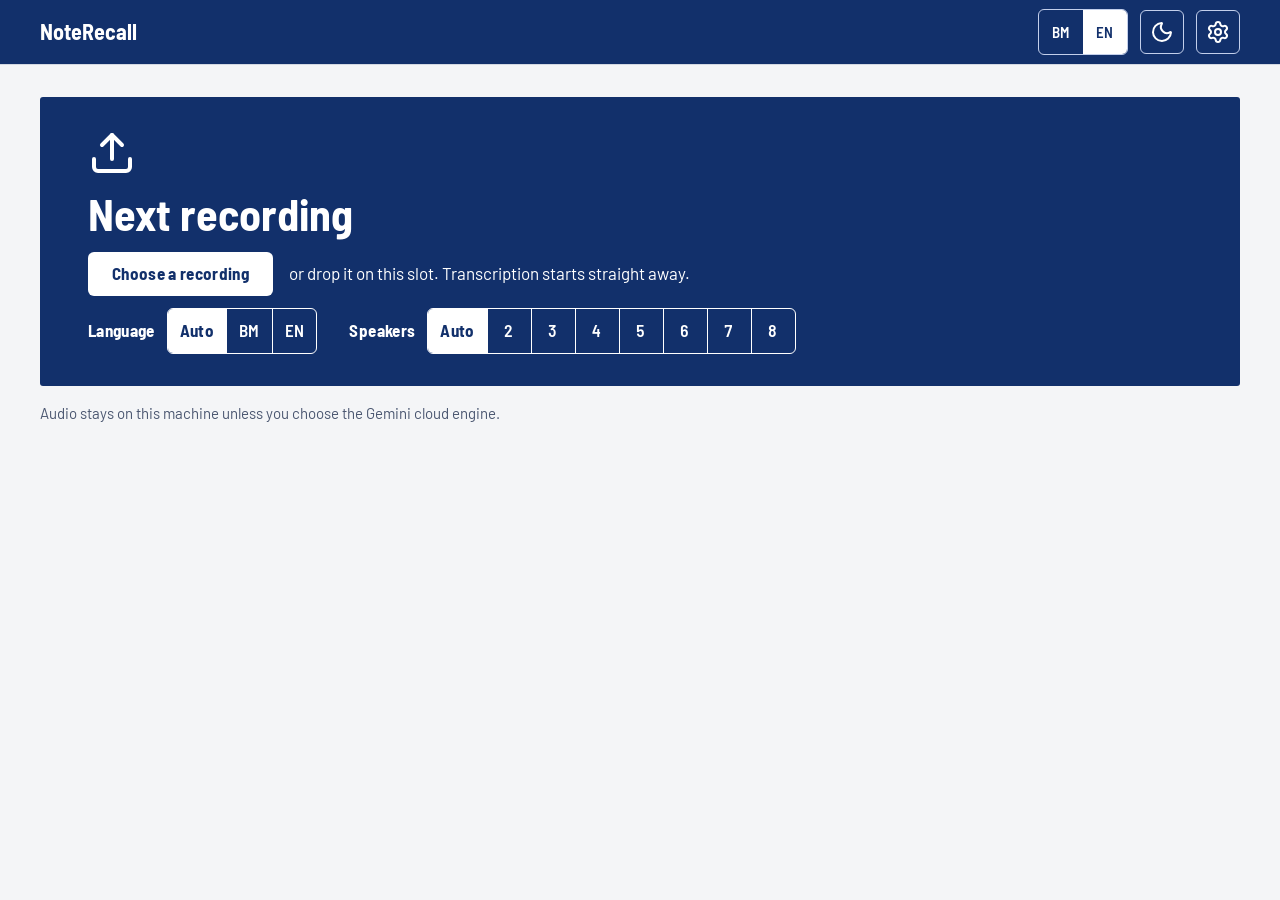
==== commit 85c5a74a: "Add versioning and an in-app updater VERSION/version.py (0.1.0), updater.py (git, zip-git and zip in" ====
--- a/static/index.html
+++ b/static/index.html
@@ -9,6 +9,7 @@
   <link rel="stylesheet" href="/static/css/app.css">
   <link rel="stylesheet" href="/static/css/meeting.css">
   <link rel="stylesheet" href="/static/css/setup.css">
+  <link rel="stylesheet" href="/static/css/updates.css">
   <script src="/static/js/boot.js"></script>
   <!-- Document order matters: app.js registers on alpine:init, then Alpine starts. -->
   <script type="module" src="/static/js/app.js"></script>
@@ -28,6 +29,10 @@
         </div>
 
         <div class="masthead__tools">
+          <a class="upd-chip" href="#settings/updates" x-show="$store.update.available" x-cloak
+             :aria-label="$t('upd.chip.aria', { version: $store.update.latest })" :title="$t('upd.chip.aria', { version: $store.update.latest })">
+            <span x-icon="'download'"></span><span class="upd-chip__text" x-text="$t('upd.chip')"></span>
+          </a>
           <div class="seg" role="group" :aria-label="$t('lang.group')">
             <button type="button" class="seg__btn" lang="ms"
                     :aria-pressed="$store.i18n.lang === 'ms'" :aria-label="$t('lang.ms')" :title="$t('lang.ms')"
@@ -119,7 +124,15 @@
                 <div class="srow__steps" :id="'steps-home-' + r.id" x-show="s.expanded['home:' + r.id]" x-cloak>
                   <h3 class="srow__os" x-text="$t('setup.steps.title', { os: $t('setup.os.' + s.os) })"></h3>
                   <p class="srow__none" x-show="!r.steps.length" x-text="$t('setup.steps.none')"></p>
-                  <p class="srow__where" x-show="r.steps.some((st) => st.cmd)" x-text="$t('setup.steps.where')"></p>
+                  <div class="srow__where" x-show="r.steps.some((st) => st.cmd)">
+                    <p x-text="$t('setup.steps.where.' + s.os)"></p>
+                    <div class="step__cmd" x-show="s.cdCmd()">
+                      <code class="step__code" x-text="s.cdCmd()"></code>
+                      <button type="button" class="btn step__copy" :aria-label="$t('setup.copy.cd')" @click="s.copy(r.id, 'cd', s.cdCmd())">
+                        <span x-text="s.copied === r.id + ':cd' ? $t('setup.copied') : $t('setup.copy')"></span>
+                      </button>
+                    </div>
+                  </div>
                   <ol class="steps">
                     <template x-for="(st, i) in r.steps" :key="i">
                       <li class="step">
@@ -995,7 +1008,15 @@
                 <div class="srow__steps" :id="'steps-drawer-' + r.id" x-show="s.expanded['drawer:' + r.id]" x-cloak>
                   <h4 class="srow__os" x-text="$t('setup.steps.title', { os: $t('setup.os.' + s.os) })"></h4>
                   <p class="srow__none" x-show="!r.steps.length" x-text="$t('setup.steps.none')"></p>
-                  <p class="srow__where" x-show="r.steps.some((st) => st.cmd)" x-text="$t('setup.steps.where')"></p>
+                  <div class="srow__where" x-show="r.steps.some((st) => st.cmd)">
+                    <p x-text="$t('setup.steps.where.' + s.os)"></p>
+                    <div class="step__cmd" x-show="s.cdCmd()">
+                      <code class="step__code" x-text="s.cdCmd()"></code>
+                      <button type="button" class="btn step__copy" :aria-label="$t('setup.copy.cd')" @click="s.copy(r.id, 'cd', s.cdCmd())">
+                        <span x-text="s.copied === r.id + ':cd' ? $t('setup.copied') : $t('setup.copy')"></span>
+                      </button>
+                    </div>
+                  </div>
                   <ol class="steps">
                     <template x-for="(st, i) in r.steps" :key="i">
                       <li class="step">
@@ -1017,12 +1038,114 @@
       </section>
       </div>
 
+      <div class="tpanel" role="tabpanel" id="panel-updates" aria-labelledby="tab-updates" tabindex="0" x-show="tab === 'updates'" x-cloak>
+      <!-- Updates -->
+      <section class="dset" id="set-updates" aria-labelledby="h-updates" x-data="{ u: $store.update }">
+        <div class="dset__head">
+          <h3 class="dset__title" id="h-updates" x-text="$t('upd.title')"></h3>
+        </div>
+
+        <dl class="facts">
+          <div class="facts__row"><dt x-text="$t('upd.current')"></dt><dd class="tabular" x-text="u.version || '...'"></dd></div>
+          <div class="facts__row"><dt x-text="$t('upd.type')"></dt><dd class="upd__type" x-text="u.typeText"></dd></div>
+        </dl>
+        <p class="dhint" x-text="$t('upd.keep')"></p>
+
+        <p class="dnote upd__done" x-show="u.justUpdated && !u.busy" x-cloak role="status">
+          <span x-icon="'check'"></span><span x-text="$t('upd.done', { version: u.justUpdated })"></span>
+        </p>
+
+        <!-- check -->
+        <div class="upd__check" x-show="!u.working && u.phase !== 'failed' && u.phase !== 'timeout'">
+          <button type="button" class="btn" :disabled="u.phase === 'checking'" :aria-busy="u.phase === 'checking'" @click="u.check({ force: true })">
+            <span x-icon="u.phase === 'checking' ? 'loader' : 'refresh-cw'" :class="{ 'is-spinning': u.phase === 'checking' }"></span>
+            <span x-text="u.phase === 'checking' ? $t('upd.checking') : $t('upd.check')"></span>
+          </button>
+          <span class="upd__when tabular" x-show="u.checkedAt && !u.offline" x-text="$t('upd.checked', { time: u.checkedAt })"></span>
+        </div>
+
+        <p class="dnote upd__offline" x-show="u.offline && !u.working" x-cloak role="alert">
+          <span x-icon="'alert-triangle'"></span><span x-text="$t('upd.offline')"></span>
+        </p>
+
+        <p class="upd__ok" x-show="u.upToDate && !u.working && u.phase !== 'failed' && u.phase !== 'timeout'" x-cloak role="status">
+          <span x-icon="'check'"></span>
+          <span><strong x-text="$t('upd.uptodate')"></strong>
+            <span class="upd__ok-sub" x-text="$t('upd.uptodate.detail', { version: u.version })"></span></span>
+        </p>
+
+        <!-- an update is available -->
+        <div class="upd__avail" x-show="u.available && !u.working && u.phase !== 'failed' && u.phase !== 'timeout'" x-cloak>
+          <div class="upd__head">
+            <div class="upd__headtext">
+              <h4 class="upd__name" x-text="$t('upd.available', { version: u.latest })"></h4>
+              <p class="upd__from" x-text="$t('upd.from', { current: u.version, latest: u.latest })"></p>
+            </div>
+            <div class="upd__act">
+              <button type="button" class="plate-btn" :disabled="!u.canUpdate || u.phase === 'checking'" @click="u.apply()">
+                <span x-text="$t('upd.apply')"></span>
+              </button>
+            </div>
+          </div>
+          <p class="dnote upd__reason" x-show="!u.canUpdate && u.reasonText" role="note">
+            <span x-icon="'alert-triangle'"></span><span x-text="u.reasonText"></span>
+          </p>
+          <p class="dnote upd__reason" x-show="u.applyError" x-cloak role="alert">
+            <span x-icon="'alert-triangle'"></span><span x-text="u.applyError"></span>
+          </p>
+          <h5 class="upd__notes-h" x-text="$t('upd.notes')"></h5>
+          <p class="upd__notes" x-show="u.result && u.result.notes" x-text="u.result && u.result.notes"></p>
+          <p class="dhint" x-show="!(u.result && u.result.notes)" x-text="$t('upd.notes.none')"></p>
+          <p class="dhint"><a class="dlink" :href="u.result && u.result.url" target="_blank" rel="noopener noreferrer" x-text="$t('upd.notes.link')"></a></p>
+        </div>
+
+        <!-- applying: the same row pattern as the setup list -->
+        <div class="upd__run" x-show="u.working || u.phase === 'failed' || u.phase === 'timeout'" x-cloak>
+          <h4 class="upd__name" x-text="$t('upd.applying', { version: u.target || u.latest })"></h4>
+          <ul class="setup__list setup__list--drawer">
+            <template x-for="st in u.steps" :key="st.id">
+              <li class="srow" :class="'srow--' + st.state">
+                <div class="srow__main">
+                  <div class="srow__text"><span class="srow__name" x-text="$t('upd.step.' + st.id)"></span></div>
+                  <div class="srow__state">
+                    <span class="pill" :class="'pill--' + u.stepPill(st.state)">
+                      <span x-icon="st.state === 'done' ? 'check' : 'alert-triangle'" x-show="st.state === 'done' || st.state === 'failed'"></span>
+                      <span x-text="$t('upd.state.' + st.state)"></span>
+                    </span>
+                  </div>
+                </div>
+                <p class="srow__error" x-show="st.state === 'failed' && st.message">
+                  <span x-icon="'alert-triangle'"></span><span x-text="st.message"></span>
+                </p>
+              </li>
+            </template>
+          </ul>
+          <p class="upd__restart" x-show="u.phase === 'restarting'" x-cloak>
+            <span x-icon="'loader'" class="is-spinning"></span>
+            <span><strong x-text="$t('upd.restarting')"></strong> <span x-text="$t('upd.restarting.hint')"></span></span>
+          </p>
+          <div class="dnote upd__manual" x-show="u.phase === 'timeout'" x-cloak role="alert">
+            <span x-icon="'alert-triangle'"></span>
+            <div>
+              <strong x-text="$t('upd.timeout')"></strong>
+              <p class="upd__p" x-text="$t('upd.timeout.how')"></p>
+            </div>
+          </div>
+          <p class="dnote upd__reason" x-show="u.phase === 'failed'" x-cloak role="alert">
+            <span x-icon="'alert-triangle'"></span><span x-text="$t('upd.failed')"></span>
+          </p>
+        </div>
+        <p class="sr-only" role="status" aria-live="polite" x-text="u.announcement"></p>
+      </section>
+      </div>
+
       <div class="tpanel" role="tabpanel" id="panel-about" aria-labelledby="tab-about" tabindex="0" x-show="tab === 'about'" x-cloak>
       <!-- About -->
       <section class="dset dset--about" id="set-about" aria-labelledby="h-about">
         <div class="dset__head">
           <h3 class="dset__title" id="h-about" x-text="$t('set.about.title')"></h3>
         </div>
+        <p class="prose"><strong x-text="$t('upd.version', { version: $store.update.version || '...' })"></strong></p>
         <p class="prose" x-text="$t('set.about.intro')"></p>
 
         <h4 class="prose__h" x-text="$t('set.about.how')"></h4>
@@ -1041,6 +1164,10 @@
 
         <h4 class="prose__h" x-text="$t('set.about.data')"></h4>
         <p class="prose" x-text="$t('set.about.data_text')"></p>
+
+        <h4 class="prose__h" x-text="$t('set.about.project')"></h4>
+        <p class="prose"><span x-text="$t('set.about.project_text')"></span>
+          <a class="link" href="https://github.com/SirCoolMind/NoteRecall" target="_blank" rel="noopener noreferrer">github.com/SirCoolMind/NoteRecall</a></p>
       </section>
       </div>
     </div>
--- a/static/css/app.css
+++ b/static/css/app.css
@@ -389,6 +389,7 @@
 .prose { margin: 0 0 var(--sp-3); max-width: var(--measure); }
 .prose--list { padding-left: var(--sp-5); }
 .prose--list li { margin-bottom: var(--sp-2); }
+.prose .link { color: var(--ink); font-weight: 600; text-decoration: underline; text-underline-offset: 3px; overflow-wrap: anywhere; }
 .prose__h { margin: var(--sp-5) 0 var(--sp-2); font: 700 var(--fs-body)/var(--lh-tight) var(--font-slot); }
 
 /* ---- narrower than the 1024px design target: stay usable, never scroll sideways ---- */
--- a/static/css/setup.css
+++ b/static/css/setup.css
@@ -63,6 +63,7 @@
 .srow__steps { margin-top: var(--sp-2); padding: var(--sp-4); background: var(--paper); border: 1px solid var(--rule); border-radius: var(--r-slot); }
 .srow__os { margin: 0 0 var(--sp-2); font: 700 var(--fs-body)/var(--lh-tight) var(--font-slot); }
 .srow__where, .srow__none { margin: 0 0 var(--sp-3); color: var(--ink-2); font-size: var(--fs-small); }
+.srow__where p { margin: 0 0 var(--sp-2); }
 .steps { margin: 0; padding-left: var(--sp-5); }
 .step { margin-bottom: var(--sp-4); padding-left: var(--sp-1); }
 .step:last-child { margin-bottom: 0; }
--- a/static/css/updates.css
+++ b/static/css/updates.css
@@ -0,0 +1,57 @@
+/* Updates: the masthead indicator and the Settings -> Updates tab. Tokens only; see tokens.css.
+   Quiet by design: a small chip on the navy masthead, never a modal. The tab reuses the setup rows. */
+
+/* ---- masthead indicator: outlined chip, icon only on narrow screens ---- */
+.upd-chip {
+  min-height: var(--target); padding: 0 var(--sp-3); box-sizing: border-box;
+  display: inline-flex; align-items: center; gap: var(--sp-2);
+  border: 1px solid var(--on-masthead-2); border-radius: var(--r-control);
+  color: var(--on-masthead); text-decoration: none; white-space: nowrap;
+  font: 600 var(--fs-small)/1 var(--font-slot); letter-spacing: 0.02em;
+  transition: background-color var(--t-fast) var(--ease-out);
+}
+.upd-chip:hover { background: color-mix(in srgb, var(--on-masthead) 16%, transparent); }
+.upd-chip .icon { width: 20px; height: 20px; color: var(--focus); }
+@media (max-width: 720px) {
+  .upd-chip { width: var(--target); padding: 0; justify-content: center; }
+  .upd-chip__text { position: absolute; width: 1px; height: 1px; overflow: hidden; clip-path: inset(50%); white-space: nowrap; }
+}
+
+/* ---- the tab ---- */
+.facts dd.upd__type { font-weight: 500; }
+.upd__avail, .upd__run, .upd__ok { margin-top: var(--sp-4); }
+.upd__check { display: flex; flex-wrap: wrap; align-items: center; gap: var(--sp-2) var(--sp-4); margin: var(--sp-4) 0; }
+.upd__when { color: var(--ink-2); font-size: var(--fs-small); }
+.is-spinning { animation: spin 900ms linear infinite; }
+
+.upd__ok {
+  display: flex; align-items: flex-start; gap: var(--sp-3); margin: 0; padding: var(--sp-4);
+  background: var(--paper); border: 1px solid var(--rule); border-radius: var(--r-slot);
+}
+.upd__ok .icon { width: 22px; height: 22px; margin-top: 1px; flex: none; }
+.upd__ok-sub { display: block; color: var(--ink-2); font-size: var(--fs-small); }
+.upd__done .icon { color: var(--ink); }
+.upd__offline { color: var(--on-air); }
+
+.upd__avail { padding: var(--sp-4); background: var(--sheet); border: 2px solid var(--action); border-radius: var(--r-slot); }
+.upd__head { display: flex; flex-wrap: wrap; align-items: center; justify-content: space-between; gap: var(--sp-3) var(--sp-5); }
+.upd__headtext { flex: 1 1 16rem; min-width: 0; }
+.upd__name { margin: 0; font: 700 var(--fs-heading)/var(--lh-tight) var(--font-slot); text-wrap: balance; }
+.upd__from { margin: var(--sp-1) 0 0; color: var(--ink-2); font-size: var(--fs-small); }
+.upd__act { flex: none; }
+.upd__act .plate-btn { background: var(--action); color: var(--on-action); }
+.upd__act .plate-btn:hover:not(:disabled) { background: var(--action-hover); opacity: 1; }
+.upd__act .plate-btn:focus-visible { box-shadow: 0 0 0 2px var(--sheet), 0 0 0 5px var(--ink); }
+.upd__act .plate-btn:disabled { background: var(--paper); color: var(--ink-2); border: 1px solid var(--rule-strong); cursor: not-allowed; }
+.upd__reason { margin: var(--sp-4) 0 0; }
+.upd__notes-h { margin: var(--sp-5) 0 var(--sp-2); font: 700 var(--fs-body)/var(--lh-tight) var(--font-slot); }
+.upd__notes {
+  margin: 0 0 var(--sp-3); max-width: var(--measure); white-space: pre-wrap; overflow-wrap: anywhere;   /* plain text, line breaks kept */
+  padding: var(--sp-3) var(--sp-4); background: var(--paper); border: 1px solid var(--rule); border-radius: var(--r-slot);
+}
+
+.upd__run .upd__name { margin-bottom: var(--sp-3); }
+.upd__restart { display: flex; align-items: flex-start; gap: var(--sp-3); margin: var(--sp-4) 0 0; max-width: var(--measure); }
+.upd__restart .icon { width: 22px; height: 22px; margin-top: 1px; flex: none; }
+.upd__manual { margin-top: var(--sp-4); max-width: var(--measure); }
+.upd__p { margin: var(--sp-1) 0 0; font-weight: 400; }
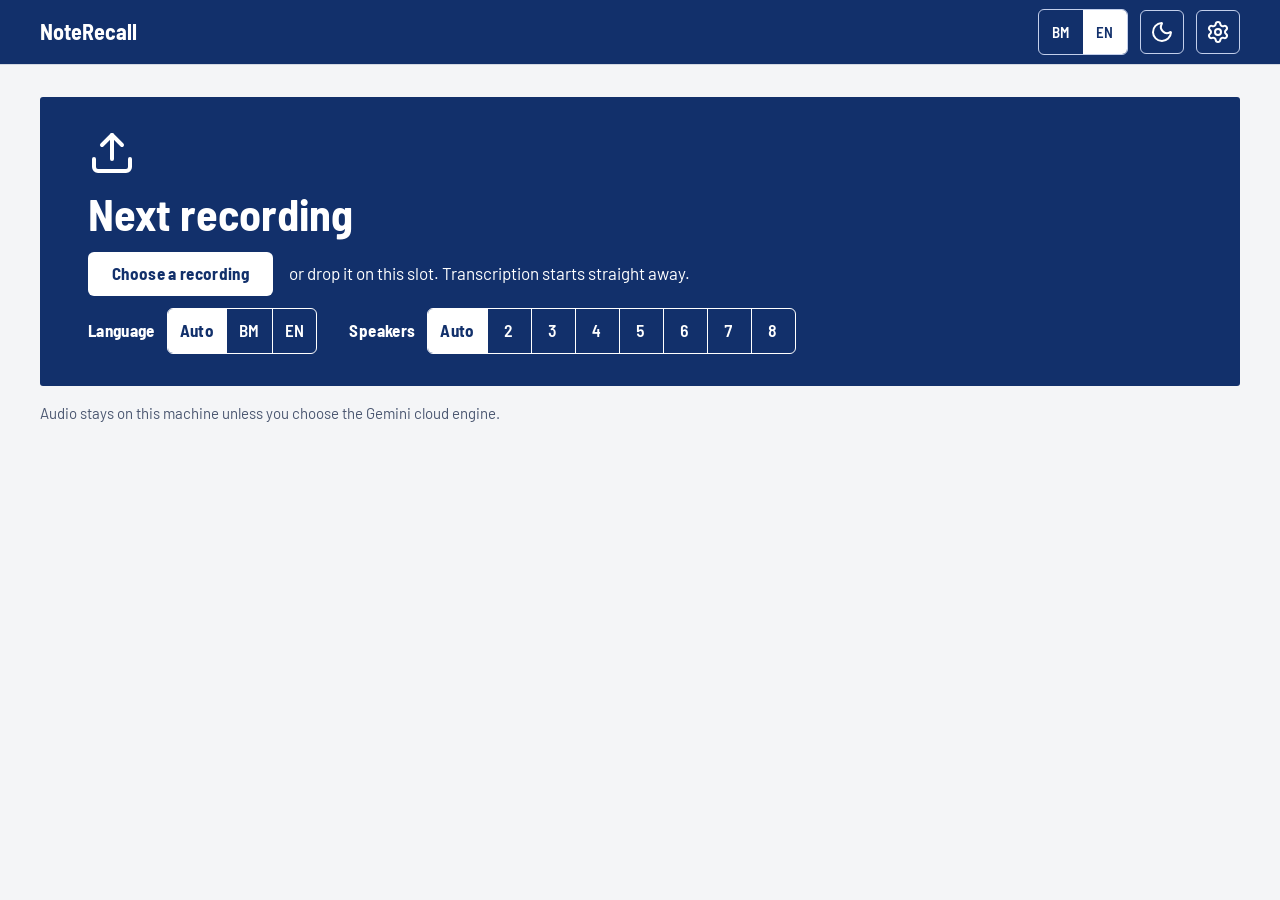
==== commit e9efd194: "Optional Nemotron-3 speaker detection (experimental), rebuilt Settings -> Speakers now offers NVIDIA" ====
--- a/static/index.html
+++ b/static/index.html
@@ -375,6 +375,17 @@
                   <p class="dnote__text" x-text="$t('diar.warning', { n: speakerCount })"></p>
                   <button type="button" class="btn dnote__btn" @click="openRedetect()">
                     <span x-icon="'users'"></span><span x-text="$t('diar.action')"></span>
+                  </button>
+                </div>
+                <div class="dnote dnote--top" x-show="fellBack" x-cloak role="note" :aria-label="$t('fb.title')">
+                  <span class="dnote__icon" x-icon="'info'"></span>
+                  <div class="dnote__text">
+                    <p class="fb__lead" x-text="$t('fb.lead')"></p>
+                    <p class="fb__why" x-text="fallbackReason"></p>
+                    <p class="fb__detail" x-show="fallbackDetail" x-text="fallbackDetail"></p>
+                  </div>
+                  <button type="button" class="btn dnote__btn" @click="openRedetect()">
+                    <span x-icon="'users'"></span><span x-text="$t('fb.retry')"></span>
                   </button>
                 </div>
               </div>
@@ -872,17 +883,60 @@
       <section class="dset" id="set-spkmodel" aria-labelledby="h-spkmodel">
         <div class="dset__head">
           <h3 class="dset__title" id="h-spkmodel" x-text="$t('set.spk.title')"></h3>
+          <p class="fstate" :class="'is-' + sec.spkmodel.state" role="status" aria-live="polite">
+            <span x-icon="stateIcon('spkmodel')" x-show="sec.spkmodel.state !== 'idle'"></span>
+            <span x-text="stateText('spkmodel')"></span>
+            <button type="button" class="fstate__retry" x-show="sec.spkmodel.state === 'error'" @click="retry('spkmodel')" x-text="$t('set.retry')"></button>
+          </p>
         </div>
         <p class="dhint dhint--top" x-text="$t('set.spk.hint')"></p>
-        <ul class="models" :aria-label="$t('set.spk.title')">
-          <li class="model">
-            <span class="model__text">
-              <span class="model__name" x-text="$t('set.spk.model')"></span>
-              <span class="model__desc" x-text="$t('set.spk.model.desc')"></span>
+
+        <fieldset class="choices">
+          <legend class="sr-only" x-text="$t('set.spk.title')"></legend>
+          <label class="choice" :class="{ 'is-on': diarizer === 'standard' && !nemoConfirm }">
+            <input type="radio" name="diarizer" value="standard" :checked="diarizer === 'standard'" @change="setDiarizer('standard')">
+            <span class="choice__text">
+              <span class="choice__name" x-text="$t('set.spk.model')"></span>
+              <span class="choice__desc" x-text="$t('set.spk.model.desc')"></span>
             </span>
-            <span class="pill pill--ready"><span x-icon="'check'"></span><span x-text="$t('set.model.active')"></span></span>
-          </li>
-        </ul>
+          </label>
+          <label class="choice" :class="{ 'is-on': diarizer === 'nemotron' || nemoConfirm }">
+            <input type="radio" name="diarizer" value="nemotron" :checked="diarizer === 'nemotron'" @change="setDiarizer('nemotron', $event)">
+            <span class="choice__text">
+              <span class="choice__name" x-text="$t('set.spk.nemo')"></span>
+              <span class="choice__desc" x-text="$t('set.spk.nemo.desc')"></span>
+            </span>
+          </label>
+        </fieldset>
+
+        <!-- Soft gate: this PC may struggle. One confirm, then it saves. -->
+        <div class="warn" x-show="nemoConfirm" x-cloak role="alert">
+          <span x-icon="'alert-triangle'"></span>
+          <div>
+            <p class="nemo__text" x-text="nemoGateText"></p>
+            <div class="nemo__actions">
+              <button type="button" class="btn btn--solid" @click="confirmNemo()" x-text="$t('set.spk.nemo.anyway')"></button>
+              <button type="button" class="btn" @click="nemoConfirm = false" x-text="$t('set.spk.nemo.cancel')"></button>
+            </div>
+          </div>
+        </div>
+
+        <!-- Chosen but not installed yet: offer the one-click install. -->
+        <div class="nemo__setup" x-show="diarizer === 'nemotron' && !nemoReady" x-cloak>
+          <p class="dnote">
+            <span x-icon="nemoInstalling ? 'loader' : 'alert-triangle'"></span>
+            <span x-text="nemoStatusText"></span>
+          </p>
+          <div class="bar" x-show="nemoInstalling" role="progressbar" :aria-label="$t('set.spk.nemo.installing')">
+            <div class="bar__fill" :style="{ width: (nemoProgress === null ? 100 : nemoProgress) + '%' }"></div>
+          </div>
+          <button type="button" class="btn btn--solid" x-show="!nemoInstalling" @click="installNemo()">
+            <span x-icon="'download'"></span><span x-text="$t('set.spk.nemo.install')"></span>
+          </button>
+        </div>
+        <p class="dnote dnote--plain" x-show="diarizer === 'nemotron' && nemoReady" x-cloak>
+          <span x-icon="'check'"></span><span x-text="$t('set.spk.nemo.ready')"></span>
+        </p>
       </section>
 
       <section class="dset" id="set-speakers-count" aria-labelledby="h-spkcount">
--- a/static/css/app.css
+++ b/static/css/app.css
@@ -481,3 +481,10 @@
 .model__name { font-weight: 600; overflow-wrap: anywhere; }
 .model__desc { color: var(--ink-2); font-size: var(--fs-small); }
 .model .pill { flex: none; }
+
+/* Settings -> Speakers: Nemotron-3 soft gate and install. */
+.nemo__text { margin: 0; max-width: var(--measure); }
+.nemo__actions { display: flex; flex-wrap: wrap; gap: var(--sp-2); margin-top: var(--sp-3); }
+.nemo__setup { display: grid; gap: var(--sp-3); justify-items: start; margin: 0 0 var(--sp-4); }
+.nemo__setup .dnote { margin: 0; }
+.nemo__setup .bar { width: 100%; max-width: var(--measure); }
--- a/static/css/meeting.css
+++ b/static/css/meeting.css
@@ -347,3 +347,8 @@
 .dnote__icon.icon { width: 22px; height: 22px; }
 .dnote__text { flex: 1 1 18rem; margin: 0; min-width: 0; text-wrap: pretty; }
 .dnote__btn { flex: none; }
+.dnote--top { align-items: flex-start; }
+.dnote--top .dnote__icon { margin-top: 2px; }
+.fb__lead { margin: 0; font-weight: 600; }
+.fb__why { margin: var(--sp-1) 0 0; }
+.fb__detail { margin: var(--sp-1) 0 0; color: var(--ink-2); font: var(--fs-meta)/1.4 var(--font-code); overflow-wrap: anywhere; }
